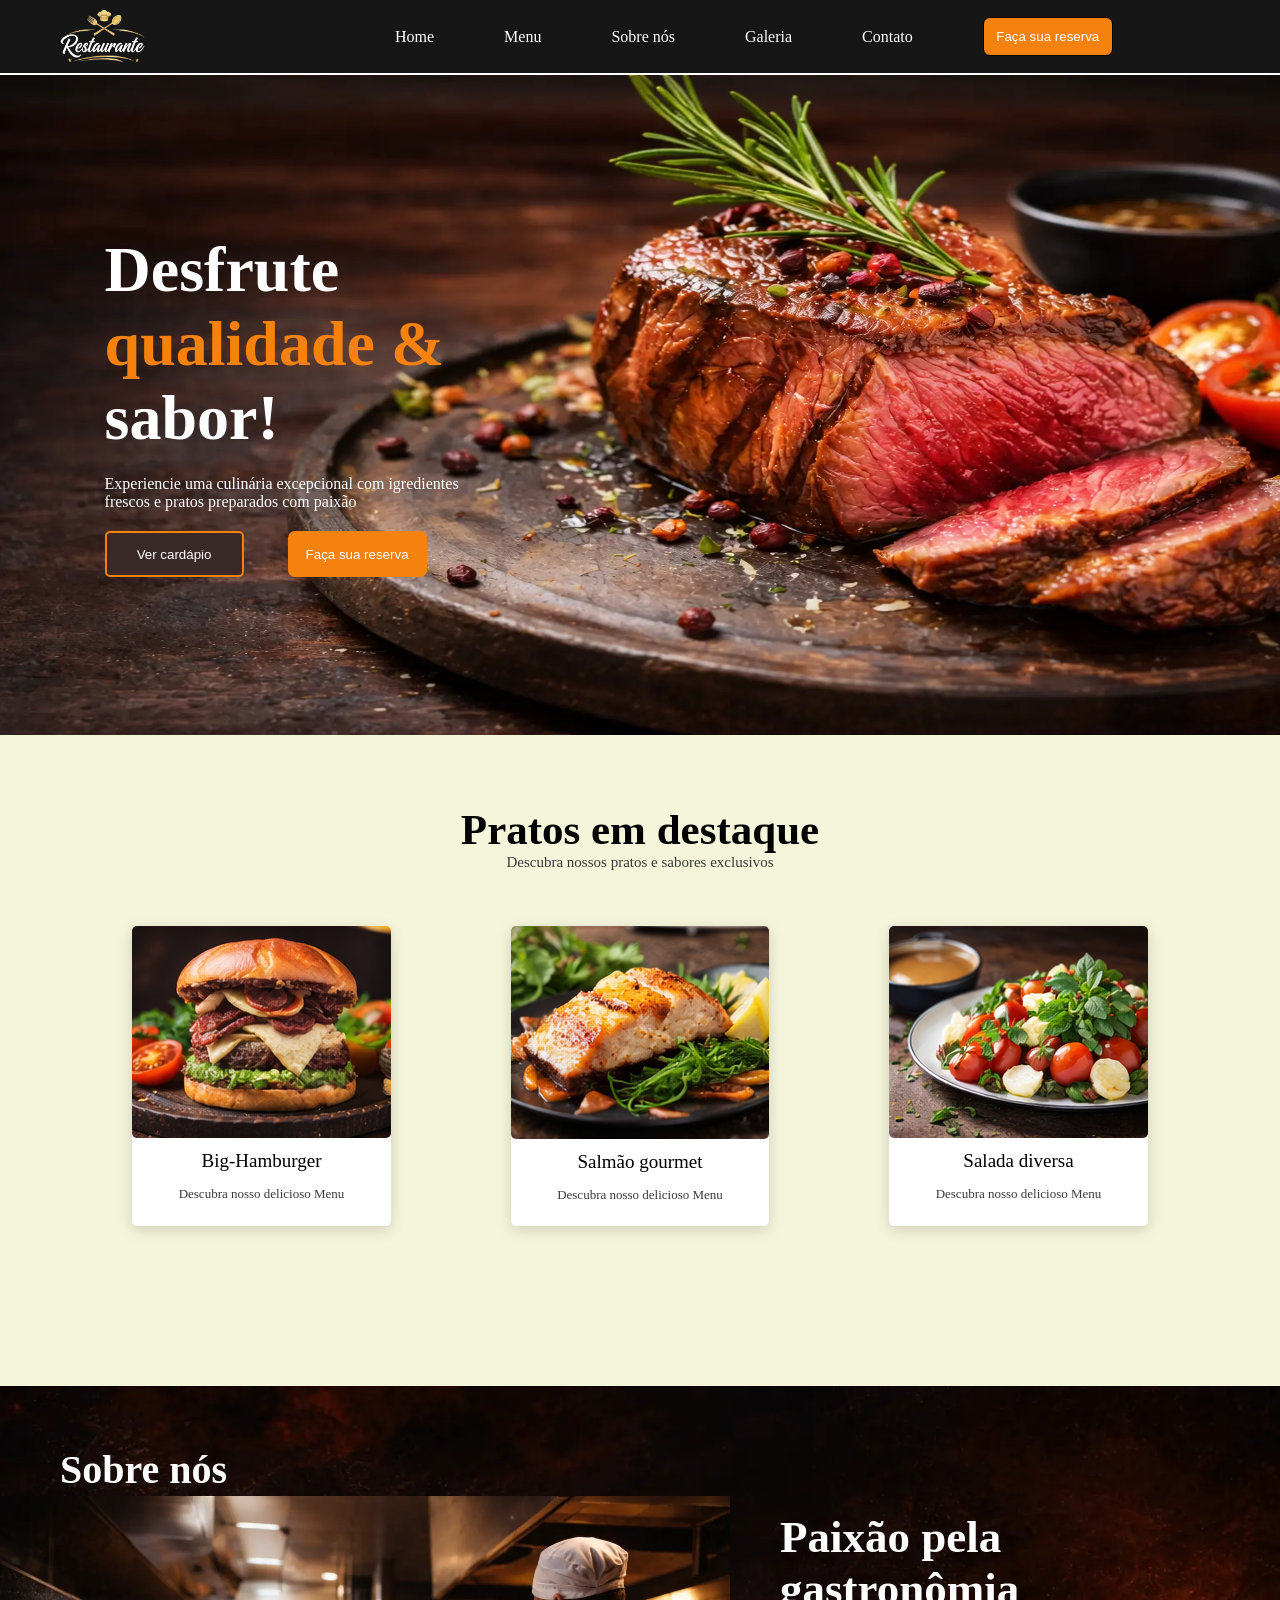
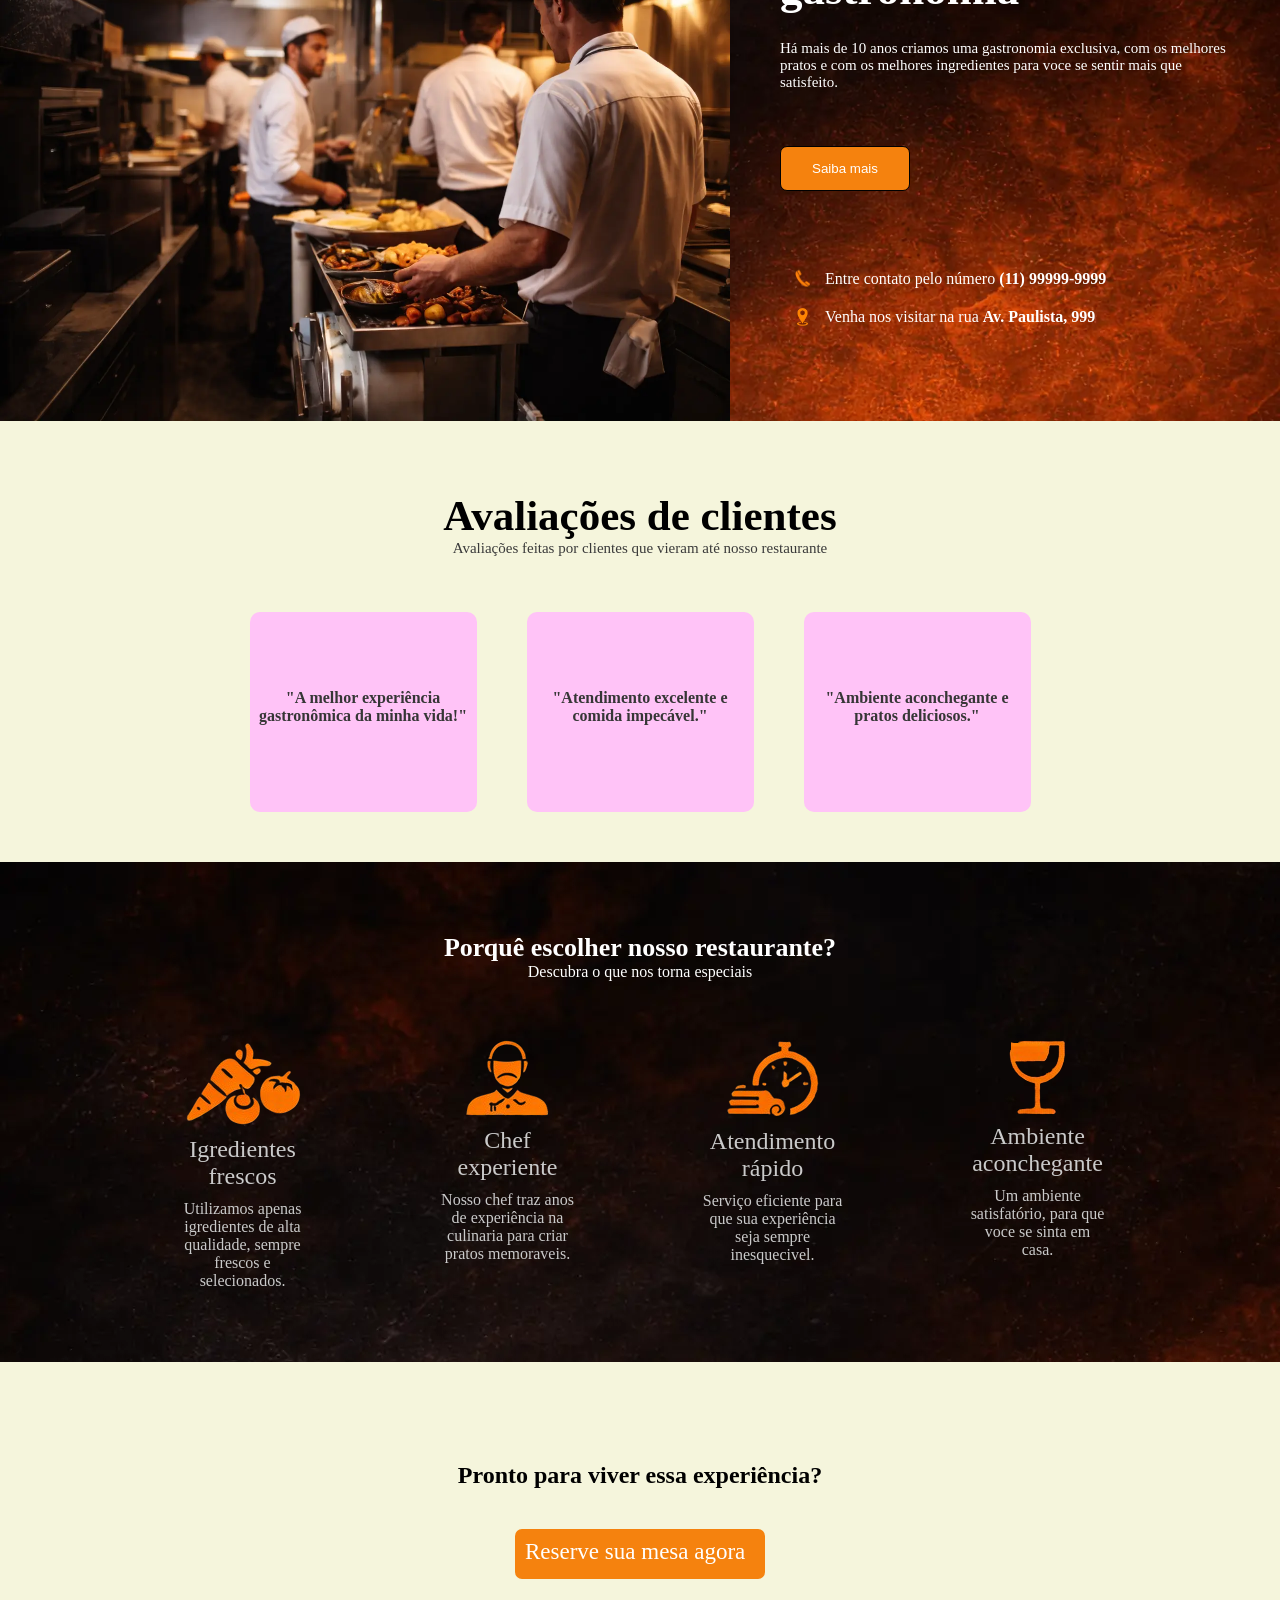
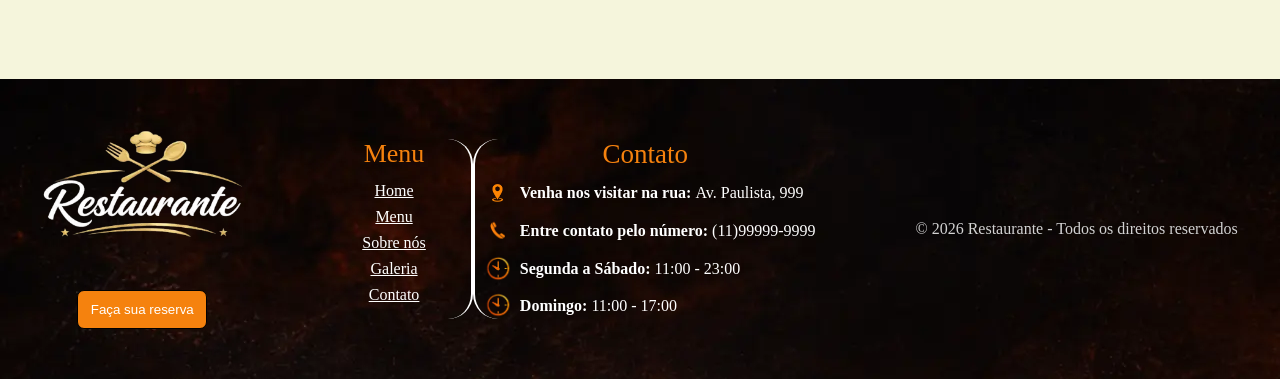
==== index.html @ 32c6c8ff "Restaurante-HOME" ====
<!DOCTYPE html>
<html lang="pt-br">

<head>
    <meta charset="UTF-8">
    <meta name="viewport" content="width=device-width, initial-scale=1.0">
    <link rel="stylesheet" href="style.css">
    <title>Restaurante</title>
</head>

<body>

    <header>
        <img alt="logo-restaurante" class="logo-restaurante" src="assets/logo-restaurante.png">
        <article class="espaco">
            <a class="link-menu">Home</a>
            <a class="link-menu" href="cardapio.html">Menu</a>
            <a class="link-menu">Sobre nós</a>
            <a class="link-menu">Galeria</a>
            <a class="link-menu">Contato</a>
            <button class="botao-menu" onclick="window.location.href='reserva.html'">Faça sua reserva</button>
        </article>
    </header>

    <main>
        <section class="banner">
            <img src="assets/banner.webp" alt="banner-do-restaurante">
            <article class="texto-banner">
                <h1 class="texto">Desfrute <br><span>qualidade &</span> <br>sabor!</h1>
                <p class="excepcional">Experiencie uma culinária excepcional com igredientes <br>frescos e pratos
                    preparados com paixão</p>
                <button class="ver-cardapio" onclick="window.location.href='cardapio.html'">Ver cardápio</button>
                <button class="botao-reserva" onclick="window.location.href='reserva.html'">Faça sua reserva</button>
            </article>
        </section>

        <section>
            <article class="descubra">
                <h2 class="destaques">Pratos em destaque</h2>
                <p class="destaques-p">Descubra nossos pratos e sabores exclusivos</p>
            </article>

            <article class="tres-pratos">
                <a href="cardapio.html">
                    <div class="prato">
                        <img class="img-prato" src="assets/prato-1.png" alt="prato1">
                        <p class="nome-prato">Big-Hamburger</p>
                        <p class="propaganda">Descubra nosso delicioso Menu</p>
                    </div>
                </a>
                <a href="cardapio.html">
                    <div class="prato">
                        <img class="img-prato" src="assets/prato-2.png" alt="prato1">
                        <p class="nome-prato">Salmão gourmet</p>
                        <p class="propaganda">Descubra nosso delicioso Menu</p>
                    </div>
                </a>
                <a href="cardapio.html">
                    <div class="prato">
                        <img class="img-prato" src="assets/prato-3.png" alt="prato1">
                        <p class="nome-prato">Salada diversa</p>
                        <p class="propaganda">Descubra nosso delicioso Menu</p>
                    </div>
                </a>
            </article>
        </section>

        <section class="sobre-container">
            <img class="fundo" alt="fundo" src="assets/fundo-home.webp">

            <h2 class="sobre-nos-hdois">Sobre nós</h2>

            <section class="sobre-nos-flex">
                <img class="cozinha" alt="imagem-de-cozinha-com-pessoas" src="assets/cozinha-fundo-home.webp">

                <article class="conteudo-textos-fundo">

                    <h2 class="paixao">Paixão pela <br>gastronômia</h2>

                    <p class="breve-historia">Há mais de 10 anos criamos uma gastronomia exclusiva, com os melhores
                        pratos e com os melhores ingredientes para voce se sentir mais que satisfeito.</p>

                    <button class="saiba-mais" onclick="window.location.href='sobre-nos.html'">Saiba mais</button>

                    <article class="local-contato">

                        <img alt="telefone-simbolo" src="assets/telefone-logo.webp" class="logos-fundo">

                        <p class="paragrafos">Entre contato pelo número <span style="font-weight: 900;">(11)
                                99999-9999</span></p>

                    </article>
                    <article class="local-contato">
                        <img alt="local-simbolo" src="assets/local-logo.png" class="logos-fundo">

                        <p class="paragrafos">Venha nos visitar na rua <span style="font-weight: 900;">Av. Paulista,
                                999</span></p>
                    </article>
                </article>
            </section>
        </section>

        <section>
            <article class="descubra">
                <h2 class="destaques">Avaliações de clientes</h2>
                <p class="destaques-p">Avaliações feitas por clientes que vieram até nosso restaurante</p>
            </article>
            <article>
                <ul id="lista-depoimentos"></ul>

                <script>
                    const lista = [
                        {
                            nome: "Ana",
                            frase: "A melhor experiência gastronômica da minha vida!"
                        },
                        {
                            nome: "Carlos",
                            frase: "Atendimento excelente e comida impecável."
                        },
                        {
                            nome: "Juliana",
                            frase: "Ambiente aconchegante e pratos deliciosos."
                        }
                    ];

                    function adicionarTudo() {
                        const ul = document.getElementById("lista-depoimentos");

                        lista.forEach(item => {
                            const li = document.createElement("div");

                            li.innerHTML = `
          <div class="informacoes">
            <p class="frase">"${item.frase}"</p>
          </div>
        `;

                            ul.appendChild(li);
                        });
                    }

                    // Executa automaticamente quando a página carregar
                    document.addEventListener("DOMContentLoaded", function () {
                        adicionarTudo();
                    });
                </script>
            </article>
        </section>

        <section class="porque-esse-restaurante">
            <article class="descubra">
                <h1 class="h1-porque-escolher">Porquê escolher nosso restaurante?</h1>
                <p class="p-porque-escolher">Descubra o que nos torna especiais</p>
            </article>
            <article class="quatro-logos">
                <div class="caixa">
                    <img alt="logo-igredientes-frescos" src="assets/logo-igredientes.png" class="logos-motivos-de-escolher">
                    <h2 class="h2-titulo">Igredientes frescos</h2>
                    <p class="explicacao">Utilizamos apenas igredientes de alta qualidade, sempre frescos e selecionados.</p>
                </div>
                <div class="caixa">
                    <img alt="logo-igredientes-frescos" src="assets/logo-chef.png" class="logos-motivos-de-escolher">
                    <h2 class="h2-titulo">Chef experiente</h2>
                    <p class="explicacao">Nosso chef traz anos de experiência na culinaria para criar pratos memoraveis.</p>
                </div>
                <div class="caixa">
                    <img alt="logo-igredientes-frescos" src="assets/logo-atendimento.png" class="logos-motivos-de-escolher">
                    <h2 class="h2-titulo">Atendimento rápido</h2>
                    <p class="explicacao">Serviço eficiente para que sua experiência seja sempre inesquecivel.</p>
                </div>
                <div class="caixa">
                    <img alt="logo-igredientes-frescos" src="assets/logo-ambiente.png" class="logos-motivos-de-escolher">
                    <h2 class="h2-titulo">Ambiente aconchegante</h2>
                    <p class="explicacao">Um ambiente satisfatório, para que voce se sinta em casa.</p>
                </div>
            </article>
        </section>

        <article class="descubra-2">
            <h1 class="destaques-2">Pronto para viver essa experiência?</h1>
            <a class="botao-reserva-2" href="reserva.html">Reserve sua mesa agora</a>
        </article>
    </main>

    <footer>
        <div class="faca-sua-reserva">
            <img alt="logo-restaurante" src="assets/logo-restaurante.png" style="width: 200px">
            <button class="botao-menu" onclick="window.location.href='reserva.html'">Faça sua reserva</button>
        </div>
        <section style="display: flex;">
            <article class="menus-footer">
                <p class="menu-footer">Menu</p>
                <a href="index.html" class="footer-links">Home</a>
                <a href="cardapio.html" class="footer-links">Menu</a>
                <a href="sobre-nos.html" class="footer-links">Sobre nós</a>
                <a href="galeria.html" class="footer-links">Galeria</a>
                <a href="contato.html" class="footer-links">Contato</a>
            </article>

            <article class="footer-direita">
                <p class="contato-footer">Contato</p>
                <div class="local-contato">
                    <img alt="local-logo" src="assets/local-logo.png" class="logos-fundo">
                    <p class="paragrafos"><span style="font-weight: 900;">Venha nos visitar na rua: </span>Av. Paulista,
                        999</p>
                </div>

                <div class="local-contato">
                    <img alt="local-logo" src="assets/telefone-logo.webp" class="logos-fundo">
                    <p class="paragrafos"><span style="font-weight: 900;">Entre contato pelo número:
                        </span>(11)99999-9999</p>
                </div>

                <div class="local-contato">
                    <img alt="local-logo" src="assets/logo-horario.png" class="logos-fundo-2">
                    <p class="paragrafos"><span style="font-weight: 900;">Segunda a Sábado:
                        </span>11:00 - 23:00</p>
                </div>

                <div class="local-contato">
                    <img alt="local-logo" src="assets/logo-horario.png" class="logos-fundo-2">
                    <p class="paragrafos"><span style="font-weight: 900;">Domingo:
                        </span>11:00 - 17:00</p>
                </div>
            </article>
        </section>
        <p style="color: rgb(210, 210, 210); margin-left: 100px;">© 2026 Restaurante - Todos os direitos reservados</p>
    </footer>
    <script src="script.js"></script>
</body>

</html>
---- style.css ----
* {
    margin: 0px;
    padding: 0px;
    box-sizing: border-box;
}

body {
    background-color: beige;
}

a {
    text-decoration: none;
    color: black;
}

header {
    display: flex;
    background-color: rgb(22, 22, 22);
    height: 75px;
    width: 100%;
    align-items: center;
    border-bottom: solid 2px #ffffff;
    padding-left: 60px;
    padding-right: 60px;
    gap: 250px;
    position: fixed;
    top: 0;
    left: 0;
    z-index: 1000;
}

main{
    margin-top: 75px;
}


.logo-restaurante {
    width: 85px;
    height: 55px;
}

.espaco {
    display: flex;
    gap: 70px;
    align-items: center;
}

.link-menu {
    color: white;
    cursor: pointer;
    text-decoration: none;
    transition: 0.5s;
}

.link-menu:hover {
    color: #F5820E;
}

.botao-menu {
    cursor: pointer;
    height: 39px;
    width: 130px;
    color: white;
    border-radius: 7px;
    background: #F5820E;
    border: solid 1px black;
    transition: 0.5s;
}

.botao-menu:hover {
    color: #F5820E;
    background: white;
    translate: 0px -2px;
}

/*Acima header*/

.banner {
    position: relative;
}

.texto-banner {
    position: absolute;
    top: 50%;
    left: 22%;
    transform: translate(-50%, -50%);
}

.banner img {
    width: 100%;
    height: 660px;
    display: block;
}

.texto {
    color: white;
    font-size: 64px;
}

.texto span {
    color: #F5820E;
}

.excepcional {
    margin-top: 20px;
    margin-bottom: 20px;
    color: white;
}

.botao-reserva {
    cursor: pointer;
    height: 46px;
    width: 139px;
    color: white;
    border-radius: 7px;
    background: #F5820E;
    transition: 0.5s;
    border: none;
}

.botao-reserva:hover {
    color: #F5820E;
    background: white;
    translate: 0px -2px;
}

.ver-cardapio {
    width: 139px;
    border: 2px solid #F5820E;
    border-radius: 5px;
    height: 46px;
    color: white;
    background-color: #3A2A27;
    margin-right: 40px;
    cursor: pointer;
    transition: 0.5s;
}

.ver-cardapio:hover {
    color: #F5820E;
    background: white;
    translate: 0px -2px;
}

/*acima banner*/

.descubra {
    width: 100%;
    display: flex;
    flex-direction: column;
    text-align: center;
    margin-top: 70px;
    margin-bottom: 55px;
}

.destaques {
    font-size: 43px;
}

.destaques-p {
    font-size: 15px;
    color: rgb(58, 58, 58);
}

.prato {
    background-color: white;
    border-radius: 5px;
    height: 300px;
    text-align: center;
    background: #ffffff;
    box-shadow: 0px 4px 15px rgba(0, 0, 0, 0.15);
    transition: 0.3s ease;

}

.tres-pratos {
    display: flex;
    width: 100%;
    justify-content: center;
    gap: 120px;
    margin-bottom: 160px;
}

.img-prato {
    border-radius: 5px;
}

.nome-prato {
    font-size: 19px;
    margin-top: 8px;
    margin-bottom: 14px;
}

.propaganda {
    font-size: 13px;
    color: rgb(58, 58, 58);
}

/*acima exibição de cardapio*/

.sobre-container {
    position: relative;
    width: 100%;
}

.fundo {
    width: 100%;
    height: 635px;
    object-fit: cover;
    display: block;
}

.sobre-nos-hdois {
    position: absolute;
    top: 0;
    left: 0;
    width: 100%;
    height: 100%;
    padding: 60px;
    color: white;
    font-size: 40px;
}

.sobre-nos-flex {
    position: absolute;
    top: 0;
    left: 0;
    width: 100%;
    height: 100%;
    padding: 60px;
    color: white;
    display: flex;
    padding-right: 90px;
    padding-left: 0px;
    padding-bottom: 0px;
    padding-top: 110px;
}

.cozinha {
    width: 730px;
    height: 525px;
}

.conteudo-textos-fundo {
    margin-left: 50px;
    margin-right: 50px;
    width: 100%;
    height: 100%;
    display: flex;
    flex-direction: column;
}

.logos-fundo {
    width: 45px;
    height: 30px;
}

.local-contato {
    display: flex;
    margin-top: 8px;

}

.paragrafos {
    padding-top: 6px;
}

.paixao {
    font-size: 45px;
    margin-top: 15px;
}

.breve-historia {
    width: 450px;
    margin-top: 25px;
    font-size: 15px;
}

.saiba-mais {
    cursor: pointer;
    height: 45px;
    width: 130px;
    color: white;
    border-radius: 7px;
    background: #F5820E;
    border: solid 1px black;
    transition: 0.5s;
    margin-top: 55px;
    margin-bottom: 65px;
}

.saiba-mais:hover {
    color: #F5820E;
    background: white;
    translate: 0px -2px;
}

/*pra cima sobre nós*/

#lista-depoimentos {
    display: flex;
    gap: 50px;
    justify-content: center;
    text-align: center;
}

.informacoes {
    width: 227px;
    padding: 2px;
    background-color: rgb(255 195 247);
    border-radius: 10px;
    height: 200px;
    margin-bottom: 50px;
}

.frase {
    margin-top: 70px;
    padding: 5px;
    font-weight: bold;
    color: #363636;
}

/*pra cima depoimentos*/





/*pra cima qualidades*/

.descubra-2 {
    width: 100%;
    text-align: center;
    display: flex;
    flex-direction: column;
    align-items: center;
    gap: 40px;
    margin-top: 100px;

}

.botao-reserva-2 {
    cursor: pointer;
    display: flex;
    height: 50px;
    width: 250px;
    color: white;
    border-radius: 7px;
    background: #F5820E;
    transition: 0.5s;
    border: none;
    margin-bottom: 100px;
    font-size: 23px;
    padding: 10px;
    text-align: center;
}

.botao-reserva-2:hover {
    color: #F5820E;
    background: white;
    translate: 0px -2px;
}

/*pra cima chamando clientes*/

.fundo-footer {
    width: 100%;
    height: 450px;
    position: relative;
}

footer {
    background-image: url(assets/fundo-home.webp);
    width: 100%;
    height: 300px;
    display: flex;
    text-align: center;
    justify-content: center;
    align-items: center;
}

.menu-footer {
    font-size: 26px;
    color: #F5820E;
    margin-bottom: 5px;
}

.contato-footer {
    font-size: 27px;
    color: #F5820E;
}

.footer-links {
    color: white;
    text-decoration: underline;
    transition: 0.5s;
}

.footer-links:hover {
    color: #F5820E;
}

.quatro-logos {
    width: 100%;
    display: flex;
    gap: 125px;
    justify-content: center;
}

.caixa {
    width: 140px;
    color: rgb(202, 202, 202);
    text-align: center;
}

.porque-esse-restaurante {
    background-image: url(assets/fundo-home.webp);
    height: 500px;
    width: 100%;
    padding: 1px;
}

.h1-porque-escolher {
    width: 100%;
    text-align: center;
    font-size: 26px;
    color: white;
}

.logos-fundo-2{
    width: 30px;
    margin-left: 8px;
    margin-right: 7px;
}

.p-porque-escolher {
    width: 100%;
    text-align: center;
    color: white;
}

.faca-sua-reserva {
    display: flex;
    flex-direction: column;
    gap: 50px;
    align-items: center;
    margin-right: 120px;
}

.menus-footer {
    color: white;
    border-right: 2px solid white;
    border-radius: 25px;
    display: flex;
    flex-direction: column;
    padding-right: 45px;
    gap: 8px;
}

.footer-direita {
    color: white;
    border-left: 2px solid white;
    border-radius: 25px;
}

.h2-titulo{
    font-weight: 300;
}

.explicacao{
    font-weight: 300;
    margin-top: 10px;
}
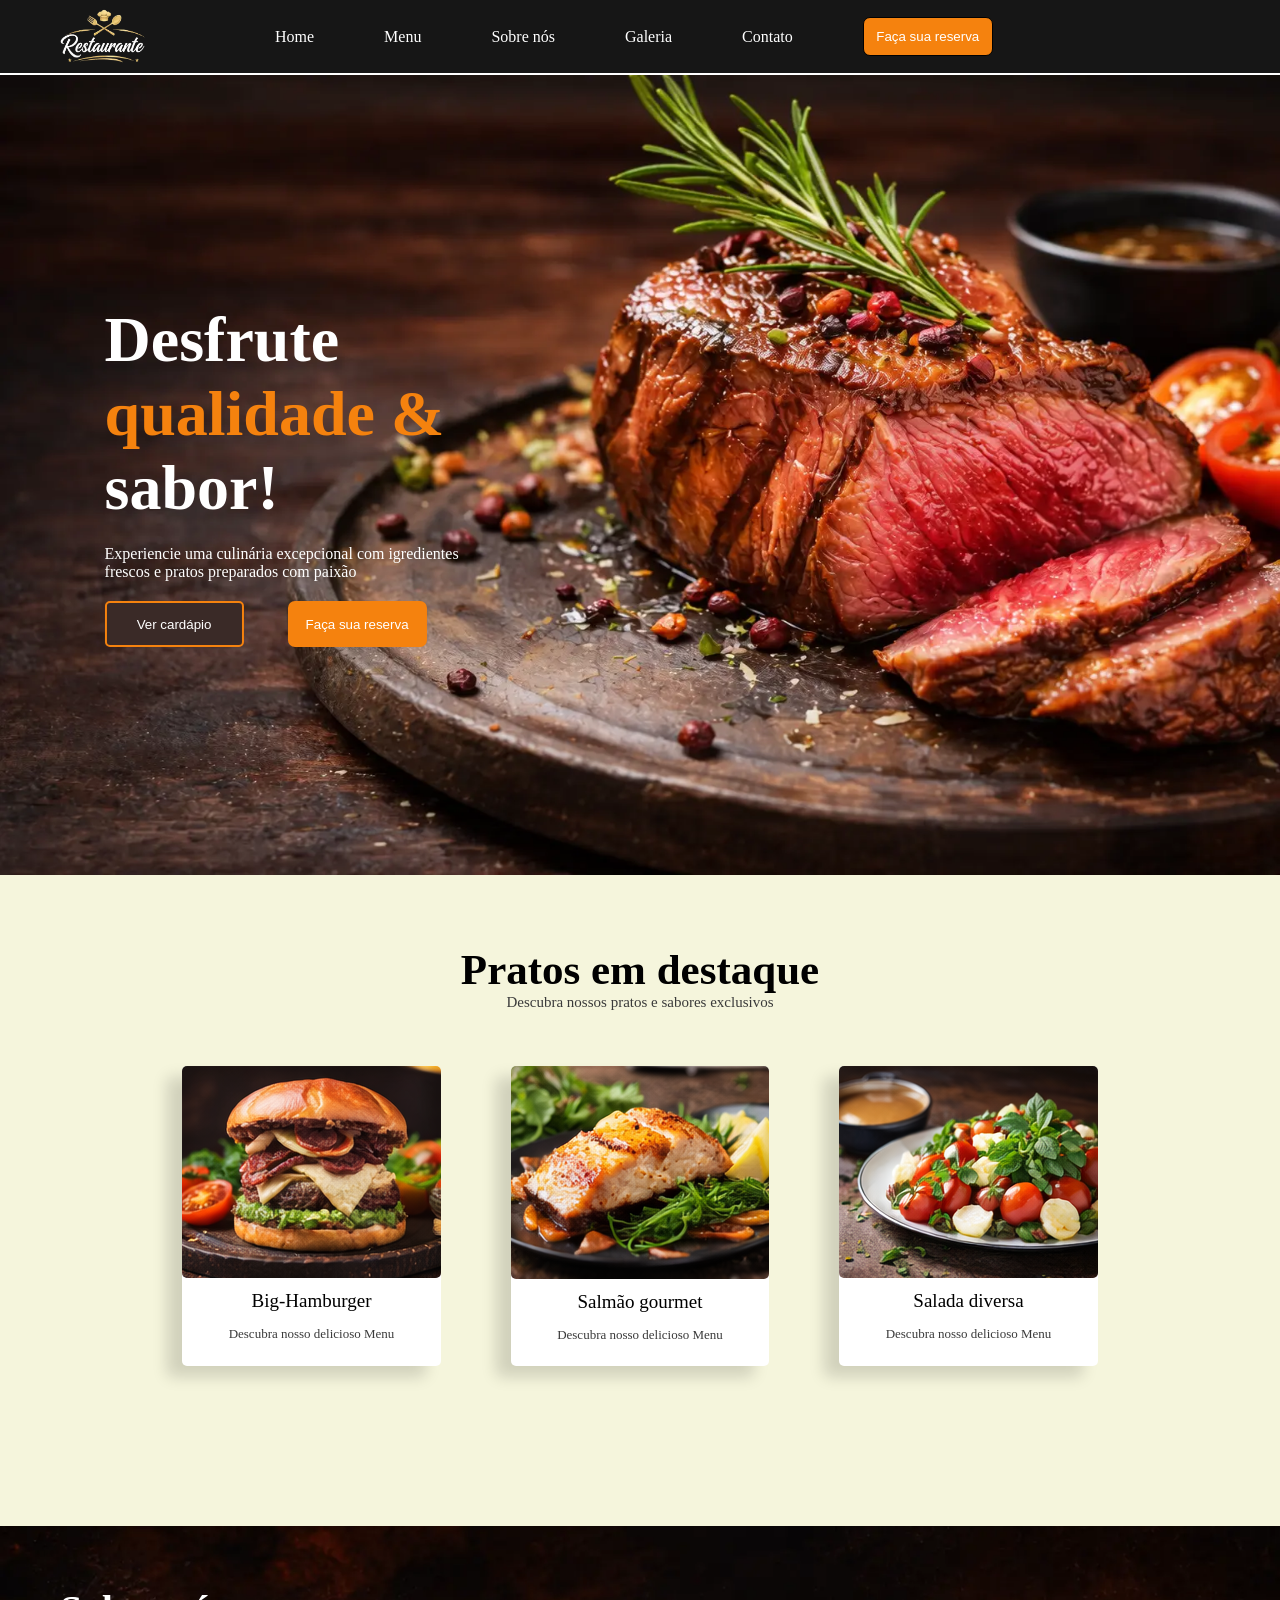
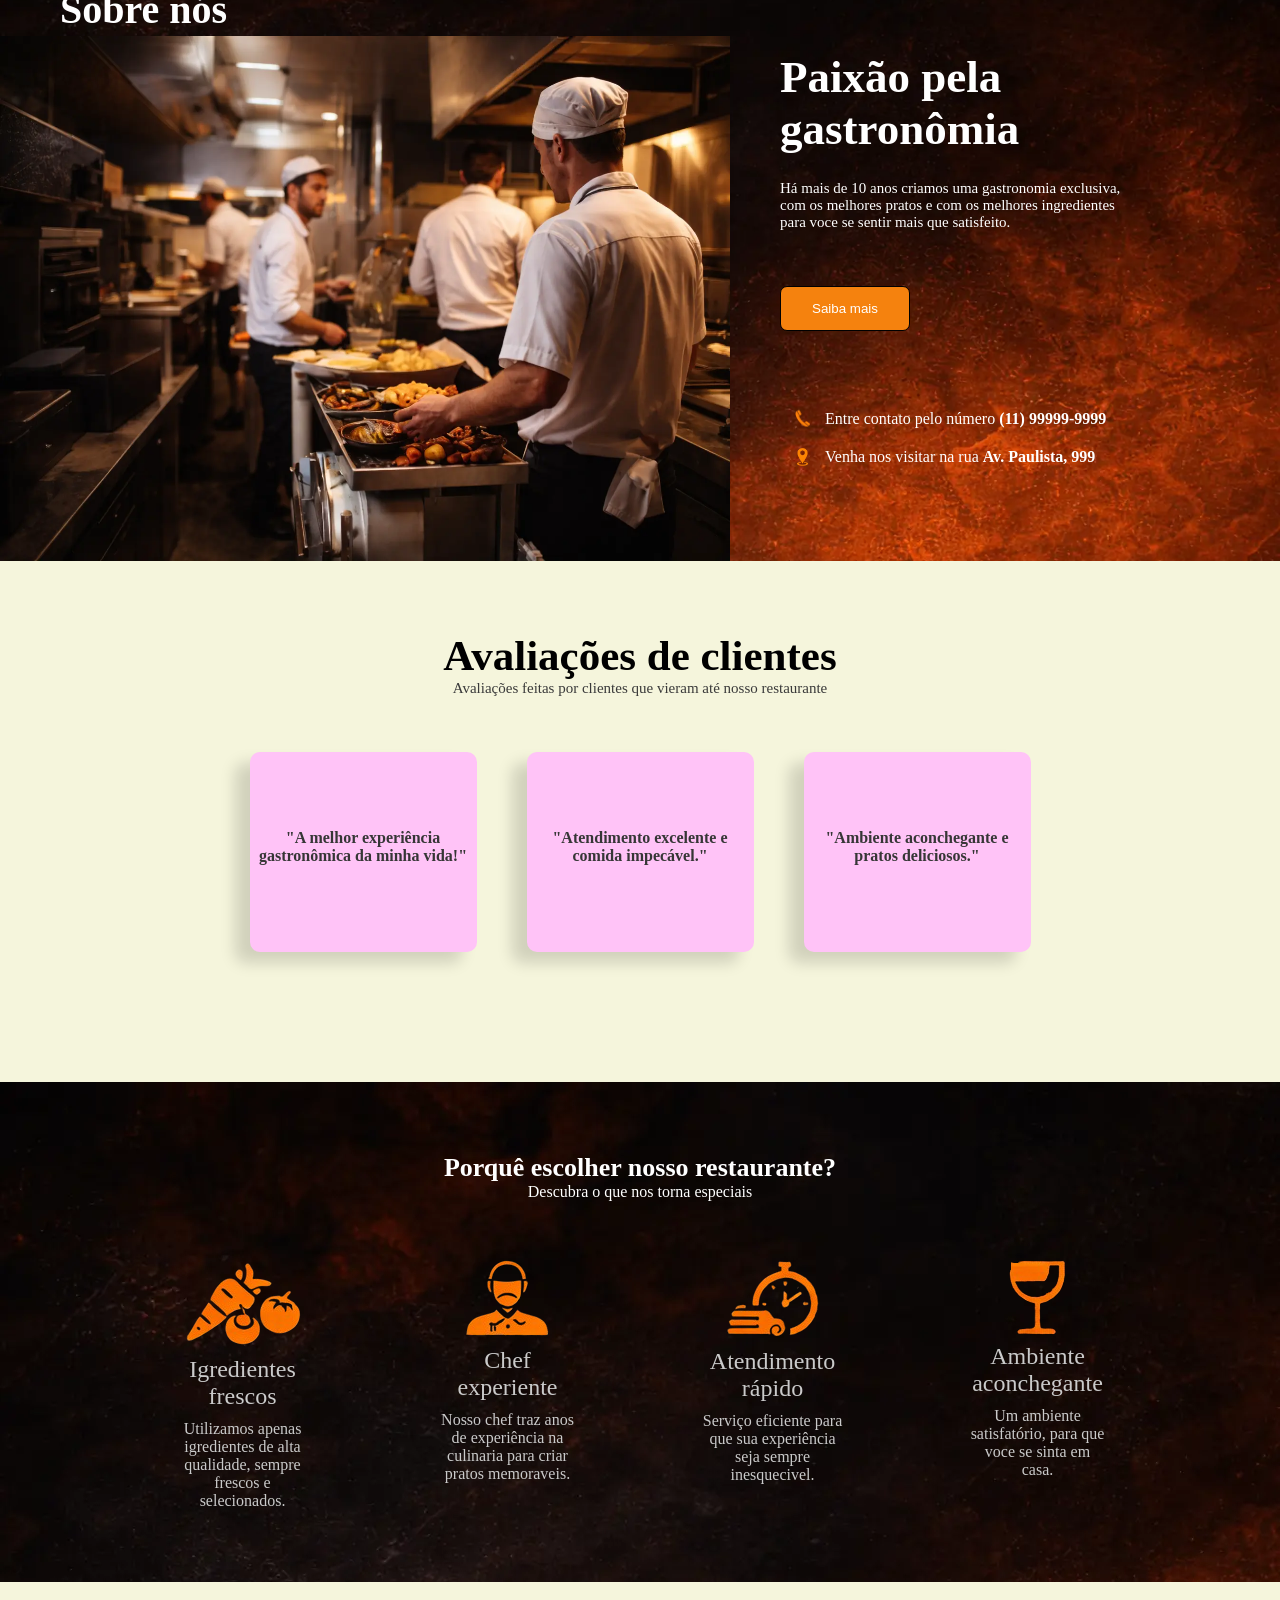
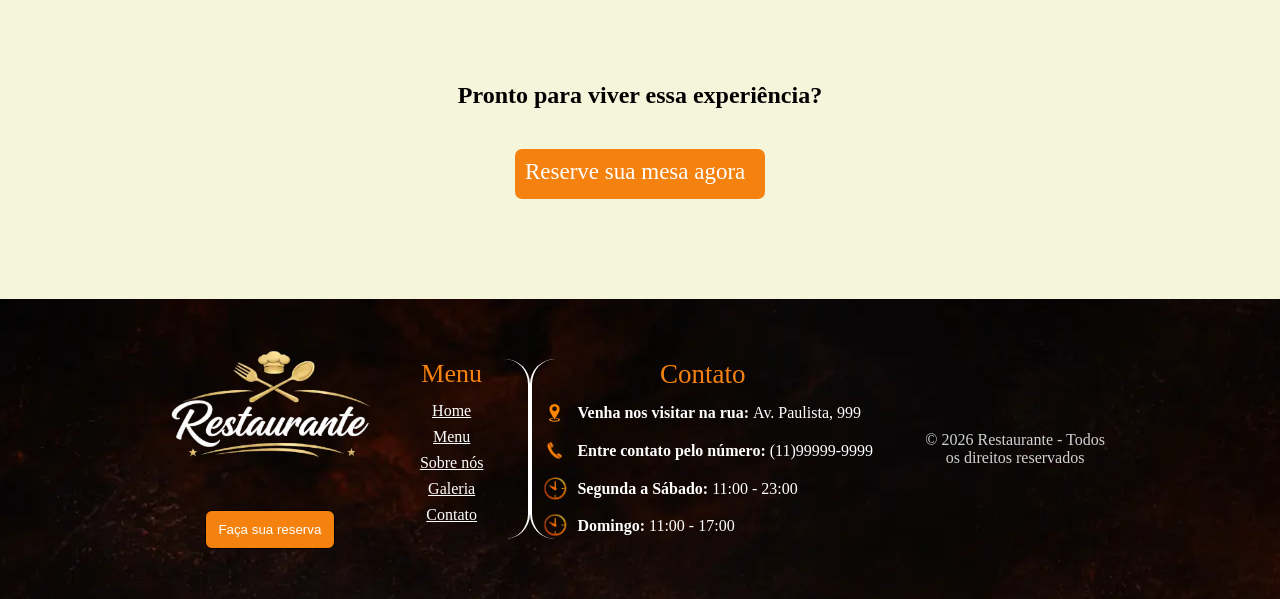
==== commit 89ae15f5: "HOME Responsivo" ====
--- a/index.html
+++ b/index.html
@@ -12,6 +12,7 @@
 
     <header>
         <img alt="logo-restaurante" class="logo-restaurante" src="assets/logo-restaurante.png">
+        <div class="menu-toggle">☰</div>
         <article class="espaco">
             <a class="link-menu">Home</a>
             <a class="link-menu" href="cardapio.html">Menu</a>
@@ -75,7 +76,7 @@
 
                 <article class="conteudo-textos-fundo">
 
-                    <h2 class="paixao">Paixão pela <br>gastronômia</h2>
+                    <h2 class="paixao">Paixão pela <br class="quebra-paixao">gastronômia</h2>
 
                     <p class="breve-historia">Há mais de 10 anos criamos uma gastronomia exclusiva, com os melhores
                         pratos e com os melhores ingredientes para voce se sentir mais que satisfeito.</p>
@@ -155,22 +156,27 @@
             </article>
             <article class="quatro-logos">
                 <div class="caixa">
-                    <img alt="logo-igredientes-frescos" src="assets/logo-igredientes.png" class="logos-motivos-de-escolher">
+                    <img alt="logo-igredientes-frescos" src="assets/logo-igredientes.png"
+                        class="logos-motivos-de-escolher">
                     <h2 class="h2-titulo">Igredientes frescos</h2>
-                    <p class="explicacao">Utilizamos apenas igredientes de alta qualidade, sempre frescos e selecionados.</p>
+                    <p class="explicacao">Utilizamos apenas igredientes de alta qualidade, sempre frescos e
+                        selecionados.</p>
                 </div>
                 <div class="caixa">
                     <img alt="logo-igredientes-frescos" src="assets/logo-chef.png" class="logos-motivos-de-escolher">
                     <h2 class="h2-titulo">Chef experiente</h2>
-                    <p class="explicacao">Nosso chef traz anos de experiência na culinaria para criar pratos memoraveis.</p>
-                </div>
-                <div class="caixa">
-                    <img alt="logo-igredientes-frescos" src="assets/logo-atendimento.png" class="logos-motivos-de-escolher">
+                    <p class="explicacao">Nosso chef traz anos de experiência na culinaria para criar pratos memoraveis.
+                    </p>
+                </div>
+                <div class="caixa">
+                    <img alt="logo-igredientes-frescos" src="assets/logo-atendimento.png"
+                        class="logos-motivos-de-escolher">
                     <h2 class="h2-titulo">Atendimento rápido</h2>
                     <p class="explicacao">Serviço eficiente para que sua experiência seja sempre inesquecivel.</p>
                 </div>
                 <div class="caixa">
-                    <img alt="logo-igredientes-frescos" src="assets/logo-ambiente.png" class="logos-motivos-de-escolher">
+                    <img alt="logo-igredientes-frescos" src="assets/logo-ambiente.png"
+                        class="logos-motivos-de-escolher">
                     <h2 class="h2-titulo">Ambiente aconchegante</h2>
                     <p class="explicacao">Um ambiente satisfatório, para que voce se sinta em casa.</p>
                 </div>
@@ -188,7 +194,7 @@
             <img alt="logo-restaurante" src="assets/logo-restaurante.png" style="width: 200px">
             <button class="botao-menu" onclick="window.location.href='reserva.html'">Faça sua reserva</button>
         </div>
-        <section style="display: flex;">
+        <section class="two-footer">
             <article class="menus-footer">
                 <p class="menu-footer">Menu</p>
                 <a href="index.html" class="footer-links">Home</a>
@@ -225,8 +231,9 @@
                 </div>
             </article>
         </section>
-        <p style="color: rgb(210, 210, 210); margin-left: 100px;">© 2026 Restaurante - Todos os direitos reservados</p>
+        <p class="direitos">© 2026 Restaurante - Todos os direitos reservados</p>
     </footer>
+
     <script src="script.js"></script>
 </body>
 
--- a/style.css
+++ b/style.css
@@ -13,461 +13,6024 @@
     color: black;
 }
 
-header {
+.menu-toggle {
+    display: none;
+}
+
+.destaques-h2 {
+    font-size: auto;
+}
+
+.two-footer {
     display: flex;
-    background-color: rgb(22, 22, 22);
-    height: 75px;
-    width: 100%;
-    align-items: center;
-    border-bottom: solid 2px #ffffff;
-    padding-left: 60px;
-    padding-right: 60px;
-    gap: 250px;
-    position: fixed;
-    top: 0;
-    left: 0;
-    z-index: 1000;
 }
 
-main{
-    margin-top: 75px;
+@media (max-width: 1536px) {
+
+    header {
+        display: flex;
+        background-color: rgb(22, 22, 22);
+        height: 75px;
+        width: 100%;
+        align-items: center;
+        border-bottom: solid 2px #ffffff;
+        padding-left: 60px;
+        padding-right: 60px;
+        gap: 250px;
+        position: fixed;
+        top: 0;
+        left: 0;
+        z-index: 1000;
+    }
+
+    main {
+        margin-top: 75px;
+    }
+
+
+    .logo-restaurante {
+        width: 85px;
+        height: 55px;
+    }
+
+    .espaco {
+        display: flex;
+        gap: 70px;
+        align-items: center;
+    }
+
+    .link-menu {
+        color: white;
+        cursor: pointer;
+        text-decoration: none;
+        transition: 0.5s;
+    }
+
+    .link-menu:hover {
+        color: #F5820E;
+    }
+
+    .botao-menu {
+        cursor: pointer;
+        height: 39px;
+        width: 130px;
+        color: white;
+        border-radius: 7px;
+        background: #F5820E;
+        border: solid 1px black;
+        transition: 0.5s;
+    }
+
+    .botao-menu:hover {
+        color: #F5820E;
+        background: white;
+        translate: 0px -2px;
+    }
+
+    /*Acima header*/
+
+    .banner {
+        position: relative;
+    }
+
+    .texto-banner {
+        position: absolute;
+        top: 50%;
+        left: 22%;
+        transform: translate(-50%, -50%);
+    }
+
+    .banner img {
+        width: 100%;
+        height: 660px;
+        display: block;
+    }
+
+    .texto {
+        color: white;
+        font-size: 64px;
+    }
+
+    .texto span {
+        color: #F5820E;
+    }
+
+    .excepcional {
+        margin-top: 20px;
+        margin-bottom: 20px;
+        color: white;
+    }
+
+    .botao-reserva {
+        cursor: pointer;
+        height: 46px;
+        width: 139px;
+        color: white;
+        border-radius: 7px;
+        background: #F5820E;
+        transition: 0.5s;
+        border: none;
+    }
+
+    .botao-reserva:hover {
+        color: #F5820E;
+        background: white;
+        translate: 0px -2px;
+    }
+
+    .ver-cardapio {
+        width: 139px;
+        border: 2px solid #F5820E;
+        border-radius: 5px;
+        height: 46px;
+        color: white;
+        background-color: #3A2A27;
+        margin-right: 40px;
+        cursor: pointer;
+        transition: 0.5s;
+    }
+
+    .ver-cardapio:hover {
+        color: #F5820E;
+        background: white;
+        translate: 0px -2px;
+    }
+
+    /*acima banner*/
+
+    .descubra {
+        width: 100%;
+        display: flex;
+        flex-direction: column;
+        text-align: center;
+        margin-top: 70px;
+        margin-bottom: 55px;
+    }
+
+    .destaques {
+        font-size: 43px;
+    }
+
+    .destaques-p {
+        font-size: 15px;
+        color: rgb(58, 58, 58);
+    }
+
+    .prato {
+        background-color: white;
+        border-radius: 5px;
+        height: 300px;
+        text-align: center;
+        background: #ffffff;
+        box-shadow: -15px 11px 15px rgba(0, 0, 0, 0.15);
+        transition: 0.3s ease;
+
+    }
+
+    .tres-pratos {
+        display: flex;
+        width: 100%;
+        justify-content: center;
+        gap: 120px;
+        margin-bottom: 160px;
+    }
+
+    .img-prato {
+        border-radius: 5px;
+    }
+
+    .nome-prato {
+        font-size: 19px;
+        margin-top: 8px;
+        margin-bottom: 14px;
+    }
+
+    .propaganda {
+        font-size: 13px;
+        color: rgb(58, 58, 58);
+    }
+
+    /*acima exibição de cardapio*/
+
+    .sobre-container {
+        position: relative;
+        width: 100%;
+    }
+
+    .fundo {
+        width: 100%;
+        height: 635px;
+        object-fit: cover;
+        display: block;
+    }
+
+    .sobre-nos-hdois {
+        position: absolute;
+        top: 0;
+        left: 0;
+        width: 100%;
+        height: 100%;
+        padding: 60px;
+        color: white;
+        font-size: 40px;
+    }
+
+    .sobre-nos-flex {
+        position: absolute;
+        top: 0;
+        left: 0;
+        width: 100%;
+        height: 100%;
+        padding: 60px;
+        color: white;
+        display: flex;
+        padding-right: 90px;
+        padding-left: 0px;
+        padding-bottom: 0px;
+        padding-top: 110px;
+    }
+
+    .cozinha {
+        width: 730px;
+        height: 525px;
+    }
+
+    .conteudo-textos-fundo {
+        margin-left: 50px;
+        margin-right: 50px;
+        width: 100%;
+        height: 100%;
+        display: flex;
+        flex-direction: column;
+    }
+
+    .logos-fundo {
+        width: 45px;
+        height: 30px;
+    }
+
+    .local-contato {
+        display: flex;
+        margin-top: 8px;
+
+    }
+
+    .paragrafos {
+        padding-top: 6px;
+    }
+
+    .paixao {
+        font-size: 45px;
+        margin-top: 15px;
+    }
+
+    .breve-historia {
+        width: 450px;
+        margin-top: 25px;
+        font-size: 15px;
+    }
+
+    .saiba-mais {
+        cursor: pointer;
+        height: 45px;
+        width: 130px;
+        color: white;
+        border-radius: 7px;
+        background: #F5820E;
+        border: solid 1px black;
+        transition: 0.5s;
+        margin-top: 55px;
+        margin-bottom: 65px;
+    }
+
+    .saiba-mais:hover {
+        color: #F5820E;
+        background: white;
+        translate: 0px -2px;
+    }
+
+    /*pra cima sobre nós*/
+
+    #lista-depoimentos {
+        display: flex;
+        gap: 50px;
+        justify-content: center;
+        text-align: center;
+        margin-bottom: 80px;
+    }
+
+    .informacoes {
+        width: 227px;
+        padding: 2px;
+        background-color: rgb(255 195 247);
+        border-radius: 10px;
+        height: 200px;
+        margin-bottom: 50px;
+        box-shadow: -15px 11px 15px rgba(0, 0, 0, 0.15);
+    }
+
+    .frase {
+        margin-top: 70px;
+        padding: 5px;
+        font-weight: bold;
+        color: #363636;
+    }
+
+    /*pra cima depoimentos*/
+
+
+
+
+
+    /*pra cima qualidades*/
+
+    .descubra-2 {
+        width: 100%;
+        text-align: center;
+        display: flex;
+        flex-direction: column;
+        align-items: center;
+        gap: 40px;
+        margin-top: 100px;
+
+    }
+
+    .botao-reserva-2 {
+        cursor: pointer;
+        display: flex;
+        height: 50px;
+        width: 250px;
+        color: white;
+        border-radius: 7px;
+        background: #F5820E;
+        transition: 0.5s;
+        border: none;
+        margin-bottom: 100px;
+        font-size: 23px;
+        padding: 10px;
+        text-align: center;
+    }
+
+    .botao-reserva-2:hover {
+        color: #F5820E;
+        background: white;
+        translate: 0px -2px;
+    }
+
+    /*pra cima chamando clientes*/
+
+    .fundo-footer {
+        width: 100%;
+        height: 450px;
+        position: relative;
+    }
+
+    footer {
+        background-image: url(assets/fundo-home.webp);
+        width: 100%;
+        height: 300px;
+        display: flex;
+        text-align: center;
+        justify-content: center;
+        align-items: center;
+    }
+
+    .menu-footer {
+        font-size: 26px;
+        color: #F5820E;
+        margin-bottom: 5px;
+    }
+
+    .contato-footer {
+        font-size: 27px;
+        color: #F5820E;
+    }
+
+    .footer-links {
+        color: white;
+        text-decoration: underline;
+        transition: 0.5s;
+    }
+
+    .footer-links:hover {
+        color: #F5820E;
+    }
+
+    .quatro-logos {
+        width: 100%;
+        display: flex;
+        gap: 125px;
+        justify-content: center;
+    }
+
+    .caixa {
+        width: 140px;
+        color: rgb(202, 202, 202);
+        text-align: center;
+    }
+
+    .porque-esse-restaurante {
+        background-image: url(assets/fundo-home.webp);
+        height: 500px;
+        width: 100%;
+        padding: 1px;
+    }
+
+    .h1-porque-escolher {
+        width: 100%;
+        text-align: center;
+        font-size: 45px;
+        color: white;
+    }
+
+    .logos-fundo-2 {
+        width: 30px;
+        margin-left: 8px;
+        margin-right: 7px;
+    }
+
+    .p-porque-escolher {
+        width: 100%;
+        text-align: center;
+        color: white;
+    }
+
+    .faca-sua-reserva {
+        display: flex;
+        flex-direction: column;
+        gap: 50px;
+        align-items: center;
+        margin-right: 120px;
+    }
+
+    .menus-footer {
+        color: white;
+        border-right: 2px solid white;
+        border-radius: 25px;
+        display: flex;
+        flex-direction: column;
+        padding-right: 45px;
+        gap: 8px;
+    }
+
+    .footer-direita {
+        color: white;
+        border-left: 2px solid white;
+        border-radius: 25px;
+    }
+
+    .h2-titulo {
+        font-weight: 300;
+    }
+
+    .explicacao {
+        font-weight: 300;
+        margin-top: 10px;
+    }
+
+    .direitos {
+        color: rgb(210, 210, 210);
+        margin-left: 100px;
+        width: 190px;
+    }
+
 }
 
 
-.logo-restaurante {
-    width: 85px;
-    height: 55px;
+
+
+
+
+
+
+
+@media (max-width: 2720px) {
+
+    header {
+        display: flex;
+        background-color: rgb(22, 22, 22);
+        height: 75px;
+        width: 100%;
+        align-items: center;
+        border-bottom: solid 2px #ffffff;
+        padding-left: 60px;
+        padding-right: 60px;
+        gap: 250px;
+        position: fixed;
+        top: 0;
+        left: 0;
+        z-index: 1000;
+    }
+
+    main {
+        margin-top: 75px;
+    }
+
+
+    .logo-restaurante {
+        width: 85px;
+        height: 55px;
+    }
+
+    .espaco {
+        display: flex;
+        gap: 70px;
+        align-items: center;
+    }
+
+    .link-menu {
+        color: white;
+        cursor: pointer;
+        text-decoration: none;
+        transition: 0.5s;
+    }
+
+    .link-menu:hover {
+        color: #F5820E;
+    }
+
+    .botao-menu {
+        cursor: pointer;
+        height: 39px;
+        width: 130px;
+        color: white;
+        border-radius: 7px;
+        background: #F5820E;
+        border: solid 1px black;
+        transition: 0.5s;
+    }
+
+    .botao-menu:hover {
+        color: #F5820E;
+        background: white;
+        translate: 0px -2px;
+    }
+
+    /*Acima header*/
+
+    .banner {
+        position: relative;
+    }
+
+    .texto-banner {
+        position: absolute;
+        top: 50%;
+        left: 22%;
+        transform: translate(-50%, -50%);
+    }
+
+    .banner img {
+        width: 100%;
+        height: 800px;
+        display: block;
+    }
+
+    .texto {
+        color: white;
+        font-size: 64px;
+    }
+
+    .texto span {
+        color: #F5820E;
+    }
+
+    .excepcional {
+        margin-top: 20px;
+        margin-bottom: 20px;
+        color: white;
+    }
+
+    .botao-reserva {
+        cursor: pointer;
+        height: 46px;
+        width: 139px;
+        color: white;
+        border-radius: 7px;
+        background: #F5820E;
+        transition: 0.5s;
+        border: none;
+    }
+
+    .botao-reserva:hover {
+        color: #F5820E;
+        background: white;
+        translate: 0px -2px;
+    }
+
+    .ver-cardapio {
+        width: 139px;
+        border: 2px solid #F5820E;
+        border-radius: 5px;
+        height: 46px;
+        color: white;
+        background-color: #3A2A27;
+        margin-right: 40px;
+        cursor: pointer;
+        transition: 0.5s;
+    }
+
+    .ver-cardapio:hover {
+        color: #F5820E;
+        background: white;
+        translate: 0px -2px;
+    }
+
+    /*acima banner*/
+
+    .descubra {
+        width: 100%;
+        display: flex;
+        flex-direction: column;
+        text-align: center;
+        margin-top: 70px;
+        margin-bottom: 55px;
+    }
+
+    .destaques {
+        font-size: 43px;
+    }
+
+    .destaques-p {
+        font-size: 15px;
+        color: rgb(58, 58, 58);
+    }
+
+    .prato {
+        background-color: white;
+        border-radius: 5px;
+        height: 300px;
+        text-align: center;
+        background: #ffffff;
+        box-shadow: 0px 4px 15px rgba(0, 0, 0, 0.15);
+        transition: 0.3s ease;
+
+    }
+
+    .tres-pratos {
+        display: flex;
+        width: 100%;
+        justify-content: center;
+        gap: 120px;
+        margin-bottom: 160px;
+    }
+
+    .img-prato {
+        border-radius: 5px;
+    }
+
+    .nome-prato {
+        font-size: 19px;
+        margin-top: 8px;
+        margin-bottom: 14px;
+    }
+
+    .propaganda {
+        font-size: 13px;
+        color: rgb(58, 58, 58);
+    }
+
+    /*acima exibição de cardapio*/
+
+    .sobre-container {
+        position: relative;
+        width: 100%;
+    }
+
+    .fundo {
+        width: 100%;
+        height: 635px;
+        object-fit: cover;
+        display: block;
+    }
+
+    .sobre-nos-hdois {
+        position: absolute;
+        top: 0;
+        left: 0;
+        width: 100%;
+        height: 100%;
+        padding: 60px;
+        color: white;
+        font-size: 40px;
+    }
+
+    .sobre-nos-flex {
+        position: absolute;
+        top: 0;
+        left: 0;
+        width: 100%;
+        height: 100%;
+        padding: 60px;
+        color: white;
+        display: flex;
+        padding-right: 90px;
+        padding-left: 0px;
+        padding-bottom: 0px;
+        padding-top: 110px;
+    }
+
+    .cozinha {
+        width: 730px;
+        height: 525px;
+    }
+
+    .conteudo-textos-fundo {
+        margin-left: 200px;
+        margin-right: 50px;
+        width: 100%;
+        height: 100%;
+        display: flex;
+        flex-direction: column;
+    }
+
+    .logos-fundo {
+        width: 45px;
+        height: 30px;
+    }
+
+    .local-contato {
+        display: flex;
+        margin-top: 8px;
+
+    }
+
+    .paragrafos {
+        padding-top: 6px;
+    }
+
+    .paixao {
+        font-size: 45px;
+        margin-top: 15px;
+    }
+
+    .breve-historia {
+        width: 450px;
+        margin-top: 25px;
+        font-size: 15px;
+    }
+
+    .saiba-mais {
+        cursor: pointer;
+        height: 45px;
+        width: 130px;
+        color: white;
+        border-radius: 7px;
+        background: #F5820E;
+        border: solid 1px black;
+        transition: 0.5s;
+        margin-top: 55px;
+        margin-bottom: 65px;
+    }
+
+    .saiba-mais:hover {
+        color: #F5820E;
+        background: white;
+        translate: 0px -2px;
+    }
+
+    /*pra cima sobre nós*/
+
+    #lista-depoimentos {
+        display: flex;
+        gap: 50px;
+        justify-content: center;
+        text-align: center;
+        margin-bottom: 80px;
+    }
+
+    .informacoes {
+        width: 227px;
+        padding: 2px;
+        background-color: rgb(255 195 247);
+        border-radius: 10px;
+        height: 200px;
+        margin-bottom: 50px;
+        box-shadow: -15px 11px 15px rgba(0, 0, 0, 0.15);
+    }
+
+    .frase {
+        margin-top: 70px;
+        padding: 5px;
+        font-weight: bold;
+        color: #363636;
+    }
+
+    /*pra cima depoimentos*/
+
+
+
+
+
+    /*pra cima qualidades*/
+
+    .descubra-2 {
+        width: 100%;
+        text-align: center;
+        display: flex;
+        flex-direction: column;
+        align-items: center;
+        gap: 40px;
+        margin-top: 100px;
+
+    }
+
+    .botao-reserva-2 {
+        cursor: pointer;
+        display: flex;
+        height: 50px;
+        width: 250px;
+        color: white;
+        border-radius: 7px;
+        background: #F5820E;
+        transition: 0.5s;
+        border: none;
+        margin-bottom: 100px;
+        font-size: 23px;
+        padding: 10px;
+        text-align: center;
+    }
+
+    .botao-reserva-2:hover {
+        color: #F5820E;
+        background: white;
+        translate: 0px -2px;
+    }
+
+    /*pra cima chamando clientes*/
+
+    .fundo-footer {
+        width: 100%;
+        height: 450px;
+        position: relative;
+    }
+
+    footer {
+        background-image: url(assets/fundo-home.webp);
+        width: 100%;
+        height: 300px;
+        display: flex;
+        text-align: center;
+        justify-content: center;
+        align-items: center;
+    }
+
+    .menu-footer {
+        font-size: 26px;
+        color: #F5820E;
+        margin-bottom: 5px;
+    }
+
+    .contato-footer {
+        font-size: 27px;
+        color: #F5820E;
+    }
+
+    .footer-links {
+        color: white;
+        text-decoration: underline;
+        transition: 0.5s;
+    }
+
+    .footer-links:hover {
+        color: #F5820E;
+    }
+
+    .quatro-logos {
+        width: 100%;
+        display: flex;
+        gap: 125px;
+        justify-content: center;
+    }
+
+    .caixa {
+        width: 140px;
+        color: rgb(202, 202, 202);
+        text-align: center;
+    }
+
+    .porque-esse-restaurante {
+        background-image: url(assets/fundo-home.webp);
+        height: 500px;
+        width: 100%;
+        padding: 1px;
+    }
+
+    .h1-porque-escolher {
+        width: 100%;
+        text-align: center;
+        font-size: 40px;
+        color: white;
+    }
+
+    .logos-fundo-2 {
+        width: 30px;
+        margin-left: 8px;
+        margin-right: 7px;
+    }
+
+    .p-porque-escolher {
+        width: 100%;
+        text-align: center;
+        color: white;
+    }
+
+    .faca-sua-reserva {
+        display: flex;
+        flex-direction: column;
+        gap: 50px;
+        align-items: center;
+        margin-right: 120px;
+    }
+
+    .menus-footer {
+        color: white;
+        border-right: 2px solid white;
+        border-radius: 25px;
+        display: flex;
+        flex-direction: column;
+        padding-right: 45px;
+        gap: 8px;
+    }
+
+    .footer-direita {
+        color: white;
+        border-left: 2px solid white;
+        border-radius: 25px;
+    }
+
+    .h2-titulo {
+        font-weight: 300;
+    }
+
+    .explicacao {
+        font-weight: 300;
+        margin-top: 10px;
+    }
+
+    .direitos {
+        color: rgb(210, 210, 210);
+        margin-left: 100px;
+        width: 190px;
+    }
+
 }
 
-.espaco {
-    display: flex;
-    gap: 70px;
-    align-items: center;
+
+
+
+
+
+
+
+
+@media (max-width: 1400px) {
+
+    header {
+        display: flex;
+        background-color: rgb(22, 22, 22);
+        height: 75px;
+        width: 100%;
+        align-items: center;
+        border-bottom: solid 2px #ffffff;
+        padding-left: 60px;
+        padding-right: 60px;
+        gap: 250px;
+        position: fixed;
+        top: 0;
+        left: 0;
+        z-index: 1000;
+    }
+
+    main {
+        margin-top: 75px;
+    }
+
+
+    .logo-restaurante {
+        width: 85px;
+        height: 55px;
+    }
+
+    .espaco {
+        display: flex;
+        gap: 70px;
+        align-items: center;
+    }
+
+    .link-menu {
+        color: white;
+        cursor: pointer;
+        text-decoration: none;
+        transition: 0.5s;
+    }
+
+    .link-menu:hover {
+        color: #F5820E;
+    }
+
+    .botao-menu {
+        cursor: pointer;
+        height: 39px;
+        width: 130px;
+        color: white;
+        border-radius: 7px;
+        background: #F5820E;
+        border: solid 1px black;
+        transition: 0.5s;
+    }
+
+    .botao-menu:hover {
+        color: #F5820E;
+        background: white;
+        translate: 0px -2px;
+    }
+
+    /*Acima header*/
+
+    .banner {
+        position: relative;
+    }
+
+    .texto-banner {
+        position: absolute;
+        top: 50%;
+        left: 22%;
+        transform: translate(-50%, -50%);
+    }
+
+    .banner img {
+        width: 100%;
+        height: 800px;
+        display: block;
+    }
+
+    .texto {
+        color: white;
+        font-size: 64px;
+    }
+
+    .texto span {
+        color: #F5820E;
+    }
+
+    .excepcional {
+        margin-top: 20px;
+        margin-bottom: 20px;
+        color: white;
+    }
+
+    .botao-reserva {
+        cursor: pointer;
+        height: 46px;
+        width: 139px;
+        color: white;
+        border-radius: 7px;
+        background: #F5820E;
+        transition: 0.5s;
+        border: none;
+    }
+
+    .botao-reserva:hover {
+        color: #F5820E;
+        background: white;
+        translate: 0px -2px;
+    }
+
+    .ver-cardapio {
+        width: 139px;
+        border: 2px solid #F5820E;
+        border-radius: 5px;
+        height: 46px;
+        color: white;
+        background-color: #3A2A27;
+        margin-right: 40px;
+        cursor: pointer;
+        transition: 0.5s;
+    }
+
+    .ver-cardapio:hover {
+        color: #F5820E;
+        background: white;
+        translate: 0px -2px;
+    }
+
+    /*acima banner*/
+
+    .descubra {
+        width: 100%;
+        display: flex;
+        flex-direction: column;
+        text-align: center;
+        margin-top: 70px;
+        margin-bottom: 55px;
+    }
+
+    .destaques {
+        font-size: 43px;
+    }
+
+    .destaques-p {
+        font-size: 15px;
+        color: rgb(58, 58, 58);
+    }
+
+    .prato {
+        background-color: white;
+        border-radius: 5px;
+        height: 300px;
+        text-align: center;
+        background: #ffffff;
+        box-shadow: -15px 11px 15px rgba(0, 0, 0, 0.15);
+        transition: 0.3s ease;
+
+    }
+
+    .tres-pratos {
+        display: flex;
+        width: 100%;
+        justify-content: center;
+        gap: 120px;
+        margin-bottom: 160px;
+    }
+
+    .img-prato {
+        border-radius: 5px;
+    }
+
+    .nome-prato {
+        font-size: 19px;
+        margin-top: 8px;
+        margin-bottom: 14px;
+    }
+
+    .propaganda {
+        font-size: 13px;
+        color: rgb(58, 58, 58);
+    }
+
+    /*acima exibição de cardapio*/
+
+    .sobre-container {
+        position: relative;
+        width: 100%;
+    }
+
+    .fundo {
+        width: 100%;
+        height: 635px;
+        object-fit: cover;
+        display: block;
+    }
+
+    .sobre-nos-hdois {
+        position: absolute;
+        top: 0;
+        left: 0;
+        width: 100%;
+        height: 100%;
+        padding: 60px;
+        color: white;
+        font-size: 40px;
+    }
+
+    .sobre-nos-flex {
+        position: absolute;
+        top: 0;
+        left: 0;
+        width: 100%;
+        height: 100%;
+        padding: 60px;
+        color: white;
+        display: flex;
+        padding-right: 90px;
+        padding-left: 0px;
+        padding-bottom: 0px;
+        padding-top: 110px;
+    }
+
+    .cozinha {
+        width: 730px;
+        height: 525px;
+    }
+
+    .conteudo-textos-fundo {
+        margin-left: 50px;
+        margin-right: 50px;
+        width: 100%;
+        height: 100%;
+        display: flex;
+        flex-direction: column;
+    }
+
+    .logos-fundo {
+        width: 45px;
+        height: 30px;
+    }
+
+    .local-contato {
+        display: flex;
+        margin-top: 8px;
+
+    }
+
+    .paragrafos {
+        padding-top: 6px;
+    }
+
+    .paixao {
+        font-size: 45px;
+        margin-top: 15px;
+    }
+
+    .breve-historia {
+        width: 450px;
+        margin-top: 25px;
+        font-size: 15px;
+    }
+
+    .saiba-mais {
+        cursor: pointer;
+        height: 45px;
+        width: 130px;
+        color: white;
+        border-radius: 7px;
+        background: #F5820E;
+        border: solid 1px black;
+        transition: 0.5s;
+        margin-top: 55px;
+        margin-bottom: 65px;
+    }
+
+    .saiba-mais:hover {
+        color: #F5820E;
+        background: white;
+        translate: 0px -2px;
+    }
+
+    /*pra cima sobre nós*/
+
+    #lista-depoimentos {
+        display: flex;
+        gap: 50px;
+        justify-content: center;
+        text-align: center;
+        margin-bottom: 80px;
+    }
+
+    .informacoes {
+        width: 227px;
+        padding: 2px;
+        background-color: rgb(255 195 247);
+        border-radius: 10px;
+        height: 200px;
+        margin-bottom: 50px;
+        box-shadow: -15px 11px 15px rgba(0, 0, 0, 0.15);
+    }
+
+    .frase {
+        margin-top: 70px;
+        padding: 5px;
+        font-weight: bold;
+        color: #363636;
+    }
+
+    /*pra cima depoimentos*/
+
+    .descubra-2 {
+        width: 100%;
+        text-align: center;
+        display: flex;
+        flex-direction: column;
+        align-items: center;
+        gap: 40px;
+        margin-top: 100px;
+
+    }
+
+    .botao-reserva-2 {
+        cursor: pointer;
+        display: flex;
+        height: 50px;
+        width: 250px;
+        color: white;
+        border-radius: 7px;
+        background: #F5820E;
+        transition: 0.5s;
+        border: none;
+        margin-bottom: 100px;
+        font-size: 23px;
+        padding: 10px;
+        text-align: center;
+    }
+
+    .botao-reserva-2:hover {
+        color: #F5820E;
+        background: white;
+        translate: 0px -2px;
+    }
+
+    /*pra cima chamando clientes*/
+
+    .fundo-footer {
+        width: 100%;
+        height: 450px;
+        position: relative;
+    }
+
+    footer {
+        background-image: url(assets/fundo-home.webp);
+        width: 100%;
+        height: 300px;
+        display: flex;
+        text-align: center;
+        justify-content: center;
+        align-items: center;
+    }
+
+    .menu-footer {
+        font-size: 26px;
+        color: #F5820E;
+        margin-bottom: 5px;
+    }
+
+    .contato-footer {
+        font-size: 27px;
+        color: #F5820E;
+    }
+
+    .footer-links {
+        color: white;
+        text-decoration: underline;
+        transition: 0.5s;
+    }
+
+    .footer-links:hover {
+        color: #F5820E;
+    }
+
+    .quatro-logos {
+        width: 100%;
+        display: flex;
+        gap: 125px;
+        justify-content: center;
+    }
+
+    .caixa {
+        width: 140px;
+        color: rgb(202, 202, 202);
+        text-align: center;
+    }
+
+    .porque-esse-restaurante {
+        background-image: url(assets/fundo-home.webp);
+        height: 500px;
+        width: 100%;
+        padding: 1px;
+    }
+
+    .h1-porque-escolher {
+        width: 100%;
+        text-align: center;
+        font-size: 26px;
+        color: white;
+    }
+
+    .logos-fundo-2 {
+        width: 30px;
+        margin-left: 8px;
+        margin-right: 7px;
+    }
+
+    .p-porque-escolher {
+        width: 100%;
+        text-align: center;
+        color: white;
+    }
+
+    .faca-sua-reserva {
+        display: flex;
+        flex-direction: column;
+        gap: 50px;
+        align-items: center;
+        margin-right: 120px;
+    }
+
+    .menus-footer {
+        color: white;
+        border-right: 2px solid white;
+        border-radius: 25px;
+        display: flex;
+        flex-direction: column;
+        padding-right: 45px;
+        gap: 8px;
+    }
+
+    .footer-direita {
+        color: white;
+        border-left: 2px solid white;
+        border-radius: 25px;
+    }
+
+    .h2-titulo {
+        font-weight: 300;
+    }
+
+    .explicacao {
+        font-weight: 300;
+        margin-top: 10px;
+    }
+
+    .direitos {
+        color: rgb(210, 210, 210);
+        margin-left: 100px;
+        width: 190px;
+    }
+
 }
 
-.link-menu {
-    color: white;
-    cursor: pointer;
-    text-decoration: none;
-    transition: 0.5s;
+
+
+
+
+
+
+
+
+@media (max-width: 1300px) {
+
+    header {
+        display: flex;
+        background-color: rgb(22, 22, 22);
+        height: 75px;
+        width: 100%;
+        align-items: center;
+        border-bottom: solid 2px #ffffff;
+        padding-left: 60px;
+        padding-right: 60px;
+        gap: 130px;
+        position: fixed;
+        top: 0;
+        left: 0;
+        z-index: 1000;
+    }
+
+    main {
+        margin-top: 75px;
+    }
+
+
+    .logo-restaurante {
+        width: 85px;
+        height: 55px;
+    }
+
+    .espaco {
+        display: flex;
+        gap: 70px;
+        align-items: center;
+    }
+
+    .link-menu {
+        color: white;
+        cursor: pointer;
+        text-decoration: none;
+        transition: 0.5s;
+    }
+
+    .link-menu:hover {
+        color: #F5820E;
+    }
+
+    .botao-menu {
+        cursor: pointer;
+        height: 39px;
+        width: 130px;
+        color: white;
+        border-radius: 7px;
+        background: #F5820E;
+        border: solid 1px black;
+        transition: 0.5s;
+    }
+
+    .botao-menu:hover {
+        color: #F5820E;
+        background: white;
+        translate: 0px -2px;
+    }
+
+    /*Acima header*/
+
+    .banner {
+        position: relative;
+    }
+
+    .texto-banner {
+        position: absolute;
+        top: 50%;
+        left: 22%;
+        transform: translate(-50%, -50%);
+    }
+
+    .banner img {
+        width: 100%;
+        height: 800px;
+        display: block;
+    }
+
+    .texto {
+        color: white;
+        font-size: 64px;
+    }
+
+    .texto span {
+        color: #F5820E;
+    }
+
+    .excepcional {
+        margin-top: 20px;
+        margin-bottom: 20px;
+        color: white;
+    }
+
+    .botao-reserva {
+        cursor: pointer;
+        height: 46px;
+        width: 139px;
+        color: white;
+        border-radius: 7px;
+        background: #F5820E;
+        transition: 0.5s;
+        border: none;
+    }
+
+    .botao-reserva:hover {
+        color: #F5820E;
+        background: white;
+        translate: 0px -2px;
+    }
+
+    .ver-cardapio {
+        width: 139px;
+        border: 2px solid #F5820E;
+        border-radius: 5px;
+        height: 46px;
+        color: white;
+        background-color: #3A2A27;
+        margin-right: 40px;
+        cursor: pointer;
+        transition: 0.5s;
+    }
+
+    .ver-cardapio:hover {
+        color: #F5820E;
+        background: white;
+        translate: 0px -2px;
+    }
+
+    /*acima banner*/
+
+    .descubra {
+        width: 100%;
+        display: flex;
+        flex-direction: column;
+        text-align: center;
+        margin-top: 70px;
+        margin-bottom: 55px;
+    }
+
+    .destaques {
+        font-size: 43px;
+    }
+
+    .destaques-p {
+        font-size: 15px;
+        color: rgb(58, 58, 58);
+    }
+
+    .prato {
+        background-color: white;
+        border-radius: 5px;
+        height: 300px;
+        text-align: center;
+        background: #ffffff;
+        box-shadow: -15px 11px 15px rgba(0, 0, 0, 0.15);
+        transition: 0.3s ease;
+
+    }
+
+    .tres-pratos {
+        display: flex;
+        width: 100%;
+        justify-content: center;
+        gap: 70px;
+        margin-bottom: 160px;
+    }
+
+    .img-prato {
+        border-radius: 5px;
+    }
+
+    .nome-prato {
+        font-size: 19px;
+        margin-top: 8px;
+        margin-bottom: 14px;
+    }
+
+    .propaganda {
+        font-size: 13px;
+        color: rgb(58, 58, 58);
+    }
+
+    /*acima exibição de cardapio*/
+
+    .sobre-container {
+        position: relative;
+        width: 100%;
+    }
+
+    .fundo {
+        width: 100%;
+        height: 635px;
+        object-fit: cover;
+        display: block;
+    }
+
+    .sobre-nos-hdois {
+        position: absolute;
+        top: 0;
+        left: 0;
+        width: 100%;
+        height: 100%;
+        padding: 60px;
+        color: white;
+        font-size: 40px;
+    }
+
+    .sobre-nos-flex {
+        position: absolute;
+        top: 0;
+        left: 0;
+        width: 100%;
+        height: 100%;
+        padding: 60px;
+        color: white;
+        display: flex;
+        padding-right: 90px;
+        padding-left: 0px;
+        padding-bottom: 0px;
+        padding-top: 110px;
+    }
+
+    .cozinha {
+        width: 730px;
+        height: 525px;
+    }
+
+    .conteudo-textos-fundo {
+        margin-left: 50px;
+        margin-right: 50px;
+        width: 100%;
+        height: 100%;
+        display: flex;
+        flex-direction: column;
+    }
+
+    .logos-fundo {
+        width: 45px;
+        height: 30px;
+    }
+
+    .local-contato {
+        display: flex;
+        margin-top: 8px;
+
+    }
+
+    .paragrafos {
+        padding-top: 6px;
+    }
+
+    .paixao {
+        font-size: 45px;
+        margin-top: 15px;
+    }
+
+    .breve-historia {
+        width: 350px;
+        margin-top: 25px;
+        font-size: 15px;
+    }
+
+    .saiba-mais {
+        cursor: pointer;
+        height: 45px;
+        width: 130px;
+        color: white;
+        border-radius: 7px;
+        background: #F5820E;
+        border: solid 1px black;
+        transition: 0.5s;
+        margin-top: 55px;
+        margin-bottom: 65px;
+    }
+
+    .saiba-mais:hover {
+        color: #F5820E;
+        background: white;
+        translate: 0px -2px;
+    }
+
+    /*pra cima sobre nós*/
+
+    #lista-depoimentos {
+        display: flex;
+        gap: 50px;
+        justify-content: center;
+        text-align: center;
+        margin-bottom: 80px;
+    }
+
+    .informacoes {
+        width: 227px;
+        padding: 2px;
+        background-color: rgb(255 195 247);
+        border-radius: 10px;
+        height: 200px;
+        margin-bottom: 50px;
+        box-shadow: -15px 11px 15px rgba(0, 0, 0, 0.15);
+    }
+
+    .frase {
+        margin-top: 70px;
+        padding: 5px;
+        font-weight: bold;
+        color: #363636;
+    }
+
+    /*pra cima depoimentos*/
+
+    .descubra-2 {
+        width: 100%;
+        text-align: center;
+        display: flex;
+        flex-direction: column;
+        align-items: center;
+        gap: 40px;
+        margin-top: 100px;
+
+    }
+
+    .botao-reserva-2 {
+        cursor: pointer;
+        display: flex;
+        height: 50px;
+        width: 250px;
+        color: white;
+        border-radius: 7px;
+        background: #F5820E;
+        transition: 0.5s;
+        border: none;
+        margin-bottom: 100px;
+        font-size: 23px;
+        padding: 10px;
+        text-align: center;
+    }
+
+    .botao-reserva-2:hover {
+        color: #F5820E;
+        background: white;
+        translate: 0px -2px;
+    }
+
+    /*pra cima chamando clientes*/
+
+    .fundo-footer {
+        width: 100%;
+        height: 450px;
+        position: relative;
+    }
+
+    footer {
+        background-image: url(assets/fundo-home.webp);
+        width: 100%;
+        height: 300px;
+        display: flex;
+        text-align: center;
+        justify-content: center;
+        align-items: center;
+    }
+
+    .menu-footer {
+        font-size: 26px;
+        color: #F5820E;
+        margin-bottom: 5px;
+    }
+
+    .contato-footer {
+        font-size: 27px;
+        color: #F5820E;
+    }
+
+    .footer-links {
+        color: white;
+        text-decoration: underline;
+        transition: 0.5s;
+    }
+
+    .footer-links:hover {
+        color: #F5820E;
+    }
+
+    .quatro-logos {
+        width: 100%;
+        display: flex;
+        gap: 125px;
+        justify-content: center;
+    }
+
+    .caixa {
+        width: 140px;
+        color: rgb(202, 202, 202);
+        text-align: center;
+    }
+
+    .porque-esse-restaurante {
+        background-image: url(assets/fundo-home.webp);
+        height: 500px;
+        width: 100%;
+        padding: 1px;
+    }
+
+    .h1-porque-escolher {
+        width: 100%;
+        text-align: center;
+        font-size: 26px;
+        color: white;
+    }
+
+    .logos-fundo-2 {
+        width: 30px;
+        margin-left: 8px;
+        margin-right: 7px;
+    }
+
+    .p-porque-escolher {
+        width: 100%;
+        text-align: center;
+        color: white;
+    }
+
+    .faca-sua-reserva {
+        display: flex;
+        flex-direction: column;
+        gap: 50px;
+        align-items: center;
+        margin-right: 50px;
+    }
+
+    .menus-footer {
+        color: white;
+        border-right: 2px solid white;
+        border-radius: 25px;
+        display: flex;
+        flex-direction: column;
+        padding-right: 45px;
+        gap: 8px;
+    }
+
+    .footer-direita {
+        color: white;
+        border-left: 2px solid white;
+        border-radius: 25px;
+    }
+
+    .h2-titulo {
+        font-weight: 300;
+    }
+
+    .explicacao {
+        font-weight: 300;
+        margin-top: 10px;
+    }
+
+    .direitos {
+        color: rgb(210, 210, 210);
+        margin-left: 47px;
+        width: 190px;
+    }
+
 }
 
-.link-menu:hover {
-    color: #F5820E;
+
+
+
+
+
+/*abaixo, a fazer*/
+@media (max-width: 1150px) {
+
+    header {
+        display: flex;
+        background-color: rgb(22, 22, 22);
+        height: 75px;
+        width: 100%;
+        align-items: center;
+        border-bottom: solid 2px #ffffff;
+        padding-left: 60px;
+        padding-right: 60px;
+        gap: 50px;
+        position: fixed;
+        top: 0;
+        left: 0;
+        z-index: 1000;
+    }
+
+    main {
+        margin-top: 75px;
+    }
+
+
+    .logo-restaurante {
+        width: 85px;
+        height: 55px;
+    }
+
+    .espaco {
+        display: flex;
+        gap: 70px;
+        align-items: center;
+    }
+
+    .link-menu {
+        color: white;
+        cursor: pointer;
+        text-decoration: none;
+        transition: 0.5s;
+    }
+
+    .link-menu:hover {
+        color: #F5820E;
+    }
+
+    .botao-menu {
+        cursor: pointer;
+        height: 39px;
+        width: 130px;
+        color: white;
+        border-radius: 7px;
+        background: #F5820E;
+        border: solid 1px black;
+        transition: 0.5s;
+    }
+
+    .botao-menu:hover {
+        color: #F5820E;
+        background: white;
+        translate: 0px -2px;
+    }
+
+    /*Acima header*/
+
+    .banner {
+        position: relative;
+    }
+
+    .texto-banner {
+        position: absolute;
+        top: 50%;
+        left: 22%;
+        transform: translate(-50%, -50%);
+    }
+
+    .banner img {
+        width: 100%;
+        height: 800px;
+        display: block;
+    }
+
+    .texto {
+        color: white;
+        font-size: 64px;
+    }
+
+    .texto span {
+        color: #F5820E;
+    }
+
+    .excepcional {
+        margin-top: 20px;
+        margin-bottom: 20px;
+        color: white;
+    }
+
+    .botao-reserva {
+        cursor: pointer;
+        height: 46px;
+        width: 139px;
+        color: white;
+        border-radius: 7px;
+        background: #F5820E;
+        transition: 0.5s;
+        border: none;
+    }
+
+    .botao-reserva:hover {
+        color: #F5820E;
+        background: white;
+        translate: 0px -2px;
+    }
+
+    .ver-cardapio {
+        width: 139px;
+        border: 2px solid #F5820E;
+        border-radius: 5px;
+        height: 46px;
+        color: white;
+        background-color: #3A2A27;
+        margin-right: 40px;
+        cursor: pointer;
+        transition: 0.5s;
+    }
+
+    .ver-cardapio:hover {
+        color: #F5820E;
+        background: white;
+        translate: 0px -2px;
+    }
+
+    /*acima banner*/
+
+    .descubra {
+        width: 100%;
+        display: flex;
+        flex-direction: column;
+        text-align: center;
+        margin-top: 70px;
+        margin-bottom: 55px;
+    }
+
+    .destaques {
+        font-size: 43px;
+    }
+
+    .destaques-p {
+        font-size: 15px;
+        color: rgb(58, 58, 58);
+    }
+
+    .prato {
+        background-color: white;
+        border-radius: 5px;
+        height: 250px;
+        width: 200px;
+        text-align: center;
+        background: #ffffff;
+        box-shadow: -15px 11px 15px rgba(0, 0, 0, 0.15);
+        transition: 0.3s ease;
+
+    }
+
+    .tres-pratos {
+        display: flex;
+        width: 100%;
+        justify-content: center;
+        gap: 70px;
+        margin-bottom: 160px;
+    }
+
+    .img-prato {
+        border-radius: 5px;
+        width: 200px;
+    }
+
+    .nome-prato {
+        font-size: 19px;
+        margin-top: 8px;
+        margin-bottom: 14px;
+    }
+
+    .propaganda {
+        font-size: 13px;
+        color: rgb(58, 58, 58);
+    }
+
+    /*acima exibição de cardapio*/
+
+    .sobre-container {
+        position: relative;
+        width: 100%;
+    }
+
+    .fundo {
+        width: 100%;
+        height: 578px;
+        object-fit: cover;
+        display: block;
+    }
+
+    .sobre-nos-hdois {
+        position: absolute;
+        top: 0;
+        left: 0;
+        width: 100%;
+        height: 100%;
+        padding: 60px;
+        color: white;
+        font-size: 40px;
+    }
+
+    .sobre-nos-flex {
+        position: absolute;
+        top: 0;
+        left: 0;
+        width: 100%;
+        height: 100%;
+        padding: 60px;
+        color: white;
+        display: flex;
+        padding-right: 90px;
+        padding-left: 0px;
+        padding-bottom: 0px;
+        padding-top: 110px;
+    }
+
+    .cozinha {
+        width: 566px;
+        height: 467px;
+    }
+
+    .conteudo-textos-fundo {
+        margin-left: 20px;
+        margin-right: 0;
+        width: 100%;
+        height: 100%;
+        display: flex;
+        flex-direction: column;
+    }
+
+    .logos-fundo {
+        width: 45px;
+        height: 30px;
+    }
+
+    .local-contato {
+        display: flex;
+        margin-top: 8px;
+
+    }
+
+    .paragrafos {
+        padding-top: 6px;
+    }
+
+    .paixao {
+        font-size: 45px;
+        margin-top: 15px;
+    }
+
+    .breve-historia {
+        width: 350px;
+        margin-top: 25px;
+        font-size: 15px;
+    }
+
+    .saiba-mais {
+        cursor: pointer;
+        height: 45px;
+        width: 130px;
+        color: white;
+        border-radius: 7px;
+        background: #F5820E;
+        border: solid 1px black;
+        transition: 0.5s;
+        margin-top: 55px;
+        margin-bottom: 65px;
+    }
+
+    .saiba-mais:hover {
+        color: #F5820E;
+        background: white;
+        translate: 0px -2px;
+    }
+
+    /*pra cima sobre nós*/
+
+    #lista-depoimentos {
+        display: flex;
+        gap: 50px;
+        justify-content: center;
+        text-align: center;
+        margin-bottom: 80px;
+    }
+
+    .informacoes {
+        width: 227px;
+        padding: 2px;
+        background-color: rgb(255 195 247);
+        border-radius: 10px;
+        height: 200px;
+        margin-bottom: 50px;
+        box-shadow: -15px 11px 15px rgba(0, 0, 0, 0.15);
+    }
+
+    .frase {
+        margin-top: 70px;
+        padding: 5px;
+        font-weight: bold;
+        color: #363636;
+    }
+
+    /*pra cima depoimentos*/
+
+    .descubra-2 {
+        width: 100%;
+        text-align: center;
+        display: flex;
+        flex-direction: column;
+        align-items: center;
+        gap: 40px;
+        margin-top: 100px;
+
+    }
+
+    .botao-reserva-2 {
+        cursor: pointer;
+        display: flex;
+        height: 50px;
+        width: 250px;
+        color: white;
+        border-radius: 7px;
+        background: #F5820E;
+        transition: 0.5s;
+        border: none;
+        margin-bottom: 100px;
+        font-size: 23px;
+        padding: 10px;
+        text-align: center;
+    }
+
+    .botao-reserva-2:hover {
+        color: #F5820E;
+        background: white;
+        translate: 0px -2px;
+    }
+
+    /*pra cima chamando clientes*/
+
+    .fundo-footer {
+        width: 100%;
+        height: 450px;
+        position: relative;
+    }
+
+    footer {
+        background-image: url(assets/fundo-home.webp);
+        width: 100%;
+        height: 600px;
+        display: flex;
+        text-align: center;
+        justify-content: center;
+        align-items: center;
+        flex-direction: column;
+        gap: 68px;
+    }
+
+    .menu-footer {
+        font-size: 26px;
+        color: #F5820E;
+        margin-bottom: 5px;
+    }
+
+    .contato-footer {
+        font-size: 27px;
+        color: #F5820E;
+    }
+
+    .footer-links {
+        color: white;
+        text-decoration: underline;
+        transition: 0.5s;
+    }
+
+    .footer-links:hover {
+        color: #F5820E;
+    }
+
+    .quatro-logos {
+        align-items: center;
+        width: 100%;
+        display: grid;
+        gap: 70px;
+        justify-content: center;
+        grid-template-columns: 140px 140px;
+        text-align: center;
+        align-content: center;
+    }
+
+    .caixa {
+        width: 140px;
+        color: rgb(202, 202, 202);
+        text-align: center;
+    }
+
+    .porque-esse-restaurante {
+        background-image: url(assets/fundo-home.webp);
+        height: 750px;
+        width: 100%;
+        padding: 1px;
+    }
+
+    .h1-porque-escolher {
+        width: 100%;
+        text-align: center;
+        font-size: 26px;
+        color: white;
+    }
+
+    .logos-fundo-2 {
+        width: 30px;
+        margin-left: 8px;
+        margin-right: 7px;
+    }
+
+    .p-porque-escolher {
+        width: 100%;
+        text-align: center;
+        color: white;
+    }
+
+    .faca-sua-reserva {
+        display: flex;
+        flex-direction: column;
+        gap: 50px;
+        align-items: center;
+        margin-right: 0px;
+    }
+
+    .menus-footer {
+        color: white;
+        border-right: 2px solid white;
+        border-radius: 25px;
+        display: flex;
+        flex-direction: column;
+        padding-right: 45px;
+        gap: 8px;
+    }
+
+    .footer-direita {
+        color: white;
+        border-left: 2px solid white;
+        border-radius: 25px;
+    }
+
+    .h2-titulo {
+        font-weight: 300;
+    }
+
+    .explicacao {
+        font-weight: 300;
+        margin-top: 10px;
+    }
+
+    .direitos {
+        color: rgb(210, 210, 210);
+        margin-left: 0px;
+        width: 190px;
+    }
+
 }
 
-.botao-menu {
-    cursor: pointer;
-    height: 39px;
-    width: 130px;
-    color: white;
-    border-radius: 7px;
-    background: #F5820E;
-    border: solid 1px black;
-    transition: 0.5s;
+
+
+
+
+
+@media (max-width: 1000px) {
+
+    header {
+        display: flex;
+        background-color: rgb(22, 22, 22);
+        height: 75px;
+        width: 100%;
+        align-items: center;
+        border-bottom: solid 2px #ffffff;
+        padding-left: 60px;
+        padding-right: 60px;
+        gap: 30px;
+        position: fixed;
+        top: 0;
+        left: 0;
+        z-index: 1000;
+    }
+
+    main {
+        margin-top: 75px;
+    }
+
+
+    .logo-restaurante {
+        width: 85px;
+        height: 55px;
+    }
+
+    .espaco {
+        display: flex;
+        gap: 30px;
+        align-items: center;
+    }
+
+    .link-menu {
+        color: white;
+        cursor: pointer;
+        text-decoration: none;
+        transition: 0.5s;
+    }
+
+    .link-menu:hover {
+        color: #F5820E;
+    }
+
+    .botao-menu {
+        cursor: pointer;
+        height: 39px;
+        width: 130px;
+        color: white;
+        border-radius: 7px;
+        background: #F5820E;
+        border: solid 1px black;
+        transition: 0.5s;
+    }
+
+    .botao-menu:hover {
+        color: #F5820E;
+        background: white;
+        translate: 0px -2px;
+    }
+
+    /*Acima header*/
+
+    .banner {
+        position: relative;
+    }
+
+    .texto-banner {
+        position: absolute;
+        top: 50%;
+        left: 22%;
+        transform: translate(-50%, -50%);
+    }
+
+    .banner img {
+        width: 100%;
+        height: 800px;
+        display: block;
+    }
+
+    .texto {
+        color: white;
+        font-size: 64px;
+    }
+
+    .texto span {
+        color: #F5820E;
+    }
+
+    .excepcional {
+        margin-top: 20px;
+        margin-bottom: 20px;
+        color: white;
+    }
+
+    .botao-reserva {
+        cursor: pointer;
+        height: 46px;
+        width: 139px;
+        color: white;
+        border-radius: 7px;
+        background: #F5820E;
+        transition: 0.5s;
+        border: none;
+    }
+
+    .botao-reserva:hover {
+        color: #F5820E;
+        background: white;
+        translate: 0px -2px;
+    }
+
+    .ver-cardapio {
+        width: 139px;
+        border: 2px solid #F5820E;
+        border-radius: 5px;
+        height: 46px;
+        color: white;
+        background-color: #3A2A27;
+        margin-right: 40px;
+        cursor: pointer;
+        transition: 0.5s;
+    }
+
+    .ver-cardapio:hover {
+        color: #F5820E;
+        background: white;
+        translate: 0px -2px;
+    }
+
+    /*acima banner*/
+
+    .descubra {
+        width: 100%;
+        display: flex;
+        flex-direction: column;
+        text-align: center;
+        margin-top: 70px;
+        margin-bottom: 55px;
+    }
+
+    .destaques {
+        font-size: 43px;
+    }
+
+    .destaques-p {
+        font-size: 15px;
+        color: rgb(58, 58, 58);
+    }
+
+    .prato {
+        background-color: white;
+        border-radius: 5px;
+        height: 250px;
+        width: 200px;
+        text-align: center;
+        background: #ffffff;
+        box-shadow: -15px 11px 15px rgba(0, 0, 0, 0.15);
+        transition: 0.3s ease;
+
+    }
+
+    .tres-pratos {
+        display: flex;
+        width: 100%;
+        justify-content: center;
+        gap: 70px;
+        margin-bottom: 160px;
+    }
+
+    .img-prato {
+        border-radius: 5px;
+        width: 200px;
+    }
+
+    .nome-prato {
+        font-size: 19px;
+        margin-top: 8px;
+        margin-bottom: 14px;
+    }
+
+    .propaganda {
+        font-size: 13px;
+        color: rgb(58, 58, 58);
+    }
+
+    /*acima exibição de cardapio*/
+
+    .sobre-container {
+        position: relative;
+        width: 100%;
+    }
+
+    .fundo {
+        width: 100%;
+        height: 578px;
+        object-fit: cover;
+        display: block;
+    }
+
+    .sobre-nos-hdois {
+        position: absolute;
+        top: 0;
+        left: 0;
+        width: 100%;
+        height: 100%;
+        padding: 60px;
+        color: white;
+        font-size: 40px;
+    }
+
+    .sobre-nos-flex {
+        position: absolute;
+        top: 0;
+        left: 0;
+        width: 100%;
+        height: 100%;
+        padding: 60px;
+        color: white;
+        display: flex;
+        padding-right: 90px;
+        padding-left: 0px;
+        padding-bottom: 0px;
+        padding-top: 110px;
+    }
+
+    .cozinha {
+        width: 566px;
+        height: 467px;
+    }
+
+    .conteudo-textos-fundo {
+        margin-left: 20px;
+        margin-right: 0;
+        width: 222px;
+        height: 100%;
+        display: flex;
+        flex-direction: column;
+    }
+
+    .logos-fundo {
+        width: 45px;
+        height: 30px;
+    }
+
+    .local-contato {
+        display: flex;
+        margin-top: 8px;
+
+    }
+
+    .paragrafos {
+        padding-top: 6px;
+    }
+
+    .paixao {
+        font-size: 45px;
+        margin-top: 15px;
+    }
+
+    .breve-historia {
+        width: 240px;
+        margin-top: 25px;
+        font-size: 15px;
+    }
+
+    .saiba-mais {
+        cursor: pointer;
+        height: 45px;
+        width: 130px;
+        color: white;
+        border-radius: 7px;
+        background: #F5820E;
+        border: solid 1px black;
+        transition: 0.5s;
+        margin-top: 30px;
+        margin-bottom: 15px;
+    }
+
+    .saiba-mais:hover {
+        color: #F5820E;
+        background: white;
+        translate: 0px -2px;
+    }
+
+    /*pra cima sobre nós*/
+
+    #lista-depoimentos {
+        display: flex;
+        gap: 50px;
+        justify-content: center;
+        text-align: center;
+        margin-bottom: 80px;
+    }
+
+    .informacoes {
+        width: 227px;
+        padding: 2px;
+        background-color: rgb(255 195 247);
+        border-radius: 10px;
+        height: 200px;
+        margin-bottom: 50px;
+        box-shadow: -15px 11px 15px rgba(0, 0, 0, 0.15);
+    }
+
+    .frase {
+        margin-top: 70px;
+        padding: 5px;
+        font-weight: bold;
+        color: #363636;
+    }
+
+    /*pra cima depoimentos*/
+
+    .descubra-2 {
+        width: 100%;
+        text-align: center;
+        display: flex;
+        flex-direction: column;
+        align-items: center;
+        gap: 40px;
+        margin-top: 100px;
+
+    }
+
+    .botao-reserva-2 {
+        cursor: pointer;
+        display: flex;
+        height: 50px;
+        width: 250px;
+        color: white;
+        border-radius: 7px;
+        background: #F5820E;
+        transition: 0.5s;
+        border: none;
+        margin-bottom: 100px;
+        font-size: 23px;
+        padding: 10px;
+        text-align: center;
+    }
+
+    .botao-reserva-2:hover {
+        color: #F5820E;
+        background: white;
+        translate: 0px -2px;
+    }
+
+    /*pra cima chamando clientes*/
+
+    .fundo-footer {
+        width: 100%;
+        height: 450px;
+        position: relative;
+    }
+
+    footer {
+        background-image: url(assets/fundo-home.webp);
+        width: 100%;
+        height: 600px;
+        display: flex;
+        text-align: center;
+        justify-content: center;
+        align-items: center;
+        flex-direction: column;
+        gap: 68px;
+    }
+
+    .menu-footer {
+        font-size: 26px;
+        color: #F5820E;
+        margin-bottom: 5px;
+    }
+
+    .contato-footer {
+        font-size: 27px;
+        color: #F5820E;
+    }
+
+    .footer-links {
+        color: white;
+        text-decoration: underline;
+        transition: 0.5s;
+    }
+
+    .footer-links:hover {
+        color: #F5820E;
+    }
+
+    .quatro-logos {
+        align-items: center;
+        width: 100%;
+        display: grid;
+        gap: 70px;
+        justify-content: center;
+        grid-template-columns: 140px 140px;
+        text-align: center;
+        align-content: center;
+    }
+
+    .caixa {
+        width: 140px;
+        color: rgb(202, 202, 202);
+        text-align: center;
+    }
+
+    .porque-esse-restaurante {
+        background-image: url(assets/fundo-home.webp);
+        height: 750px;
+        width: 100%;
+        padding: 1px;
+    }
+
+    .h1-porque-escolher {
+        width: 100%;
+        text-align: center;
+        font-size: 26px;
+        color: white;
+    }
+
+    .logos-fundo-2 {
+        width: 30px;
+        margin-left: 8px;
+        margin-right: 7px;
+    }
+
+    .p-porque-escolher {
+        width: 100%;
+        text-align: center;
+        color: white;
+    }
+
+    .faca-sua-reserva {
+        display: flex;
+        flex-direction: column;
+        gap: 50px;
+        align-items: center;
+        margin-right: 0px;
+    }
+
+    .menus-footer {
+        color: white;
+        border-right: 2px solid white;
+        border-radius: 25px;
+        display: flex;
+        flex-direction: column;
+        padding-right: 45px;
+        gap: 8px;
+    }
+
+    .footer-direita {
+        color: white;
+        border-left: 2px solid white;
+        border-radius: 25px;
+    }
+
+    .h2-titulo {
+        font-weight: 300;
+    }
+
+    .explicacao {
+        font-weight: 300;
+        margin-top: 10px;
+    }
+
+    .direitos {
+        color: rgb(210, 210, 210);
+        margin-left: 0px;
+        width: 190px;
+    }
+
 }
 
-.botao-menu:hover {
-    color: #F5820E;
-    background: white;
-    translate: 0px -2px;
+
+
+
+
+
+
+@media (max-width: 850px) {
+
+    header {
+        display: flex;
+        background-color: rgb(22, 22, 22);
+        height: 75px;
+        width: 100%;
+        align-items: center;
+        border-bottom: solid 2px #ffffff;
+        padding-left: 20px;
+        padding-right: 20px;
+        gap: 30px;
+        position: fixed;
+        top: 0;
+        left: 0;
+        z-index: 1000;
+    }
+
+    main {
+        margin-top: 75px;
+    }
+
+
+    .logo-restaurante {
+        width: 85px;
+        height: 55px;
+    }
+
+    .espaco {
+        display: flex;
+        gap: 30px;
+        align-items: center;
+    }
+
+    .link-menu {
+        color: white;
+        cursor: pointer;
+        text-decoration: none;
+        transition: 0.5s;
+    }
+
+    .link-menu:hover {
+        color: #F5820E;
+    }
+
+    .botao-menu {
+        cursor: pointer;
+        height: 39px;
+        width: 130px;
+        color: white;
+        border-radius: 7px;
+        background: #F5820E;
+        border: solid 1px black;
+        transition: 0.5s;
+    }
+
+    .botao-menu:hover {
+        color: #F5820E;
+        background: white;
+        translate: 0px -2px;
+    }
+
+    /*Acima header*/
+
+    .banner {
+        position: relative;
+    }
+
+    .texto-banner {
+        position: absolute;
+        top: 50%;
+        left: 23%;
+        transform: translate(-50%, -50%);
+    }
+
+    .banner img {
+        width: 100%;
+        height: 450px;
+        display: block;
+    }
+
+    .texto {
+        color: white;
+        font-size: 55px;
+    }
+
+    .texto span {
+        color: #F5820E;
+    }
+
+    .excepcional {
+        margin-top: 20px;
+        margin-bottom: 20px;
+        color: white;
+        font-size: 14px;
+    }
+
+    .botao-reserva {
+        cursor: pointer;
+        height: 46px;
+        width: 139px;
+        color: white;
+        border-radius: 7px;
+        background: #F5820E;
+        transition: 0.5s;
+        border: none;
+    }
+
+    .botao-reserva:hover {
+        color: #F5820E;
+        background: white;
+        translate: 0px -2px;
+    }
+
+    .ver-cardapio {
+        width: 139px;
+        border: 2px solid #F5820E;
+        border-radius: 5px;
+        height: 46px;
+        color: white;
+        background-color: #3A2A27;
+        margin-right: 40px;
+        cursor: pointer;
+        transition: 0.5s;
+    }
+
+    .ver-cardapio:hover {
+        color: #F5820E;
+        background: white;
+        translate: 0px -2px;
+    }
+
+    /*acima banner*/
+
+    .descubra {
+        width: 100%;
+        display: flex;
+        flex-direction: column;
+        text-align: center;
+        margin-top: 70px;
+        margin-bottom: 55px;
+    }
+
+    .destaques {
+        font-size: 43px;
+    }
+
+    .destaques-p {
+        font-size: 15px;
+        color: rgb(58, 58, 58);
+    }
+
+    .prato {
+        background-color: white;
+        border-radius: 5px;
+        height: 220px;
+        width: 160px;
+        text-align: center;
+        background: #ffffff;
+        box-shadow: -15px 11px 15px rgba(0, 0, 0, 0.15);
+        transition: 0.3s ease;
+
+    }
+
+    .tres-pratos {
+        display: flex;
+        width: 100%;
+        justify-content: center;
+        gap: 40px;
+        margin-bottom: 160px;
+    }
+
+    .img-prato {
+        border-radius: 5px;
+        width: 160px;
+    }
+
+    .nome-prato {
+        font-size: 19px;
+        margin-top: 8px;
+        margin-bottom: 14px;
+    }
+
+    .propaganda {
+        font-size: 13px;
+        color: rgb(58, 58, 58);
+    }
+
+    /*acima exibição de cardapio*/
+
+    .sobre-container {
+        position: relative;
+        width: 100%;
+    }
+
+    .fundo {
+        width: 100%;
+        height: 1000px;
+        object-fit: cover;
+        display: block;
+    }
+
+    .sobre-nos-hdois {
+        position: absolute;
+        top: -35px;
+        left: 0;
+        width: 100%;
+        height: 100%;
+        padding: 60px;
+        color: white;
+        font-size: 49px;
+        text-align: center;
+    }
+
+    .sobre-nos-flex {
+        position: absolute;
+        top: 0;
+        left: 0;
+        width: 100%;
+        height: 100%;
+        color: white;
+        display: flex;
+        padding-right: 0px;
+        padding-left: 0px;
+        padding-bottom: 0px;
+        padding-top: 110px;
+        flex-direction: column;
+    }
+
+    .cozinha {
+        width: 100%;
+        height: 100%;
+    }
+
+    .conteudo-textos-fundo {
+        margin-left: 0;
+        margin-right: 0;
+        width: 100%;
+        height: 100%;
+        display: flex;
+        flex-direction: column;
+        align-items: center;
+    }
+
+    .logos-fundo {
+        width: 45px;
+        height: 30px;
+    }
+
+    .local-contato {
+        display: flex;
+        margin-top: 8px;
+
+    }
+
+    .paragrafos {
+        padding-top: 6px;
+    }
+
+    .paixao {
+        font-size: 45px;
+        margin-top: 15px;
+    }
+
+    .breve-historia {
+        width: 420px;
+        margin-top: 25px;
+        font-size: 15px;
+        text-align: center;
+    }
+
+    .quebra-paixao {
+        display: none;
+    }
+
+    .saiba-mais {
+        cursor: pointer;
+        height: 45px;
+        width: 130px;
+        color: white;
+        border-radius: 7px;
+        background: #F5820E;
+        border: solid 1px black;
+        transition: 0.5s;
+        margin-top: 30px;
+        margin-bottom: 15px;
+    }
+
+    .saiba-mais:hover {
+        color: #F5820E;
+        background: white;
+        translate: 0px -2px;
+    }
+
+    /*pra cima sobre nós*/
+
+    #lista-depoimentos {
+        display: flex;
+        gap: 50px;
+        justify-content: center;
+        text-align: center;
+        margin-bottom: 80px;
+    }
+
+    .informacoes {
+        width: 150px;
+        padding: 2px;
+        background-color: rgb(255 195 247);
+        border-radius: 10px;
+        height: 150px;
+        margin-bottom: 50px;
+        box-shadow: -15px 11px 15px rgba(0, 0, 0, 0.15);
+    }
+
+    .frase {
+        margin-top: 35px;
+        padding: 5px;
+        font-weight: bold;
+        color: #363636;
+    }
+
+    /*pra cima depoimentos*/
+
+    .descubra-2 {
+        width: 100%;
+        text-align: center;
+        display: flex;
+        flex-direction: column;
+        align-items: center;
+        gap: 40px;
+        margin-top: 100px;
+
+    }
+
+    .botao-reserva-2 {
+        cursor: pointer;
+        display: flex;
+        height: 50px;
+        width: 250px;
+        color: white;
+        border-radius: 7px;
+        background: #F5820E;
+        transition: 0.5s;
+        border: none;
+        margin-bottom: 100px;
+        font-size: 23px;
+        padding: 10px;
+        text-align: center;
+    }
+
+    .botao-reserva-2:hover {
+        color: #F5820E;
+        background: white;
+        translate: 0px -2px;
+    }
+
+    /*pra cima chamando clientes*/
+
+    .fundo-footer {
+        width: 100%;
+        height: 450px;
+        position: relative;
+    }
+
+    footer {
+        background-image: url(assets/fundo-home.webp);
+        width: 100%;
+        height: 600px;
+        display: flex;
+        text-align: center;
+        justify-content: center;
+        align-items: center;
+        flex-direction: column;
+        gap: 68px;
+    }
+
+    .menu-footer {
+        font-size: 26px;
+        color: #F5820E;
+        margin-bottom: 5px;
+    }
+
+    .contato-footer {
+        font-size: 27px;
+        color: #F5820E;
+    }
+
+    .footer-links {
+        color: white;
+        text-decoration: underline;
+        transition: 0.5s;
+    }
+
+    .footer-links:hover {
+        color: #F5820E;
+    }
+
+    .quatro-logos {
+        align-items: center;
+        width: 100%;
+        display: grid;
+        gap: 70px;
+        justify-content: center;
+        grid-template-columns: 140px 140px;
+        text-align: center;
+        align-content: center;
+    }
+
+    .caixa {
+        width: 140px;
+        color: rgb(202, 202, 202);
+        text-align: center;
+    }
+
+    .porque-esse-restaurante {
+        background-image: url(assets/fundo-home.webp);
+        height: 750px;
+        width: 100%;
+        padding: 1px;
+    }
+
+    .h1-porque-escolher {
+        width: 100%;
+        text-align: center;
+        font-size: 26px;
+        color: white;
+    }
+
+    .logos-fundo-2 {
+        width: 30px;
+        margin-left: 8px;
+        margin-right: 7px;
+    }
+
+    .p-porque-escolher {
+        width: 100%;
+        text-align: center;
+        color: white;
+    }
+
+    .faca-sua-reserva {
+        display: flex;
+        flex-direction: column;
+        gap: 50px;
+        align-items: center;
+        margin-right: 0px;
+    }
+
+    .menus-footer {
+        color: white;
+        border-right: 2px solid white;
+        border-radius: 25px;
+        display: flex;
+        flex-direction: column;
+        padding-right: 45px;
+        gap: 8px;
+    }
+
+    .footer-direita {
+        color: white;
+        border-left: 2px solid white;
+        border-radius: 25px;
+    }
+
+    .h2-titulo {
+        font-weight: 300;
+    }
+
+    .explicacao {
+        font-weight: 300;
+        margin-top: 10px;
+    }
+
+    .direitos {
+        color: rgb(210, 210, 210);
+        margin-left: 0px;
+        width: 190px;
+    }
+
 }
 
-/*Acima header*/
-
-.banner {
-    position: relative;
+
+
+
+
+
+@media (max-width: 700px) {
+
+    header {
+        display: flex;
+        background-color: rgb(22, 22, 22);
+        height: 75px;
+        width: 100%;
+        align-items: center;
+        border-bottom: solid 2px #ffffff;
+        padding-left: 50px;
+        padding-right: 50px;
+        gap: 400px;
+        position: fixed;
+        top: 0;
+        left: 0;
+        z-index: 1000;
+    }
+
+    main {
+        margin-top: 75px;
+    }
+
+
+
+    .espaco {
+        position: fixed;
+        top: 75px;
+        left: 0;
+        width: 100%;
+        height: calc(100vh - 75px);
+        background: rgb(22, 22, 22);
+        display: flex;
+        flex-direction: column;
+        justify-content: center;
+        align-items: center;
+        gap: 40px;
+        transform: translateX(100%);
+        transition: transform 0.3s ease;
+    }
+
+    .espaco.ativo {
+        transform: translateX(0);
+    }
+
+    .menu-toggle {
+        display: block;
+        cursor: pointer;
+        font-size: 35px;
+        color: #F5820E;
+        z-index: 1100;
+        transition: 0.5s;
+    }
+
+    .menu-toggle:hover {
+        color: white;
+    }
+
+
+
+    .logo-restaurante {
+        width: 85px;
+        height: 55px;
+    }
+
+    .link-menu {
+        color: white;
+        cursor: pointer;
+        text-decoration: none;
+        transition: 0.5s;
+    }
+
+    .link-menu:hover {
+        color: #F5820E;
+    }
+
+    .botao-menu {
+        cursor: pointer;
+        height: 39px;
+        width: 130px;
+        color: white;
+        border-radius: 7px;
+        background: #F5820E;
+        border: solid 1px black;
+        transition: 0.5s;
+    }
+
+    .botao-menu:hover {
+        color: #F5820E;
+        background: white;
+        translate: 0px -2px;
+    }
+
+    /*Acima header*/
+
+    .banner {
+        position: relative;
+    }
+
+    .texto-banner {
+        position: absolute;
+        top: 50%;
+        left: 32%;
+        transform: translate(-50%, -50%);
+    }
+
+    .banner img {
+        width: 100%;
+        height: 450px;
+        display: block;
+    }
+
+    .texto {
+        color: white;
+        font-size: 55px;
+    }
+
+    .texto span {
+        color: #F5820E;
+    }
+
+    .excepcional {
+        margin-top: 20px;
+        margin-bottom: 20px;
+        color: white;
+        font-size: 14px;
+    }
+
+    .botao-reserva {
+        cursor: pointer;
+        height: 46px;
+        width: 139px;
+        color: white;
+        border-radius: 7px;
+        background: #F5820E;
+        transition: 0.5s;
+        border: none;
+    }
+
+    .botao-reserva:hover {
+        color: #F5820E;
+        background: white;
+        translate: 0px -2px;
+    }
+
+    .ver-cardapio {
+        width: 139px;
+        border: 2px solid #F5820E;
+        border-radius: 5px;
+        height: 46px;
+        color: white;
+        background-color: #3A2A27;
+        margin-right: 40px;
+        cursor: pointer;
+        transition: 0.5s;
+    }
+
+    .ver-cardapio:hover {
+        color: #F5820E;
+        background: white;
+        translate: 0px -2px;
+    }
+
+    /*acima banner*/
+
+    .descubra {
+        width: 100%;
+        display: flex;
+        flex-direction: column;
+        text-align: center;
+        margin-top: 70px;
+        margin-bottom: 55px;
+    }
+
+    .destaques {
+        font-size: 43px;
+    }
+
+    .destaques-p {
+        font-size: 15px;
+        color: rgb(58, 58, 58);
+    }
+
+    .prato {
+        background-color: white;
+        border-radius: 5px;
+        height: 285px;
+        width: 250px;
+        text-align: center;
+        background: #ffffff;
+        box-shadow: -15px 11px 15px rgba(0, 0, 0, 0.15);
+        transition: 0.3s ease;
+
+    }
+
+    .tres-pratos {
+        display: flex;
+        width: 100%;
+        justify-content: center;
+        gap: 40px;
+        margin-bottom: 160px;
+        flex-direction: column;
+        align-items: center;
+    }
+
+    .img-prato {
+        border-radius: 5px;
+        width: 250px;
+    }
+
+    .nome-prato {
+        font-size: 19px;
+        margin-top: 8px;
+        margin-bottom: 14px;
+    }
+
+    .propaganda {
+        font-size: 13px;
+        color: rgb(58, 58, 58);
+    }
+
+    /*acima exibição de cardapio*/
+
+    .sobre-container {
+        position: relative;
+        width: 100%;
+    }
+
+    .fundo {
+        width: 100%;
+        height: 870px;
+        object-fit: cover;
+        display: block;
+    }
+
+    .sobre-nos-hdois {
+        position: absolute;
+        top: -50px;
+        left: 0;
+        width: 100%;
+        height: 100%;
+        padding: 60px;
+        color: white;
+        font-size: 49px;
+        text-align: center;
+    }
+
+    .sobre-nos-flex {
+        position: absolute;
+        top: 0;
+        left: 0;
+        width: 100%;
+        height: 100%;
+        color: white;
+        display: flex;
+        padding-right: 0px;
+        padding-left: 0px;
+        padding-bottom: 0px;
+        padding-top: 80px;
+        flex-direction: column;
+    }
+
+    .cozinha {
+        width: 100%;
+        height: 100%;
+    }
+
+    .conteudo-textos-fundo {
+        margin-left: 0;
+        margin-right: 0;
+        width: 100%;
+        height: 100%;
+        display: flex;
+        flex-direction: column;
+        align-items: center;
+    }
+
+    .logos-fundo {
+        width: 45px;
+        height: 30px;
+    }
+
+    .local-contato {
+        display: flex;
+        margin-top: 8px;
+
+    }
+
+    .paragrafos {
+        padding-top: 6px;
+    }
+
+    .paixao {
+        font-size: 45px;
+        margin-top: 15px;
+    }
+
+    .breve-historia {
+        width: 420px;
+        margin-top: 25px;
+        font-size: 15px;
+        text-align: center;
+    }
+
+    .quebra-paixao {
+        display: none;
+    }
+
+    .saiba-mais {
+        cursor: pointer;
+        height: 45px;
+        width: 130px;
+        color: white;
+        border-radius: 7px;
+        background: #F5820E;
+        border: solid 1px black;
+        transition: 0.5s;
+        margin-top: 30px;
+        margin-bottom: 15px;
+    }
+
+    .saiba-mais:hover {
+        color: #F5820E;
+        background: white;
+        translate: 0px -2px;
+    }
+
+    /*pra cima sobre nós*/
+
+    #lista-depoimentos {
+        display: flex;
+        gap: 50px;
+        justify-content: center;
+        text-align: center;
+        margin-bottom: 80px;
+    }
+
+    .informacoes {
+        width: 150px;
+        padding: 2px;
+        background-color: rgb(255 195 247);
+        border-radius: 10px;
+        height: 150px;
+        margin-bottom: 50px;
+        box-shadow: -15px 11px 15px rgba(0, 0, 0, 0.15);
+    }
+
+    .frase {
+        margin-top: 35px;
+        padding: 5px;
+        font-weight: bold;
+        color: #363636;
+    }
+
+    /*pra cima depoimentos*/
+
+    .descubra-2 {
+        width: 100%;
+        text-align: center;
+        display: flex;
+        flex-direction: column;
+        align-items: center;
+        gap: 40px;
+        margin-top: 100px;
+
+    }
+
+    .botao-reserva-2 {
+        cursor: pointer;
+        display: flex;
+        height: 50px;
+        width: 250px;
+        color: white;
+        border-radius: 7px;
+        background: #F5820E;
+        transition: 0.5s;
+        border: none;
+        margin-bottom: 100px;
+        font-size: 23px;
+        padding: 10px;
+        text-align: center;
+    }
+
+    .botao-reserva-2:hover {
+        color: #F5820E;
+        background: white;
+        translate: 0px -2px;
+    }
+
+    /*pra cima chamando clientes*/
+
+    .fundo-footer {
+        width: 100%;
+        height: 450px;
+        position: relative;
+    }
+
+    footer {
+        background-image: url(assets/fundo-home.webp);
+        width: 100%;
+        height: 600px;
+        display: flex;
+        text-align: center;
+        justify-content: center;
+        align-items: center;
+        flex-direction: column;
+        gap: 68px;
+    }
+
+    .menu-footer {
+        font-size: 26px;
+        color: #F5820E;
+        margin-bottom: 5px;
+    }
+
+    .contato-footer {
+        font-size: 27px;
+        color: #F5820E;
+    }
+
+    .footer-links {
+        color: white;
+        text-decoration: underline;
+        transition: 0.5s;
+    }
+
+    .footer-links:hover {
+        color: #F5820E;
+    }
+
+    .quatro-logos {
+        align-items: center;
+        width: 100%;
+        display: grid;
+        gap: 70px;
+        justify-content: center;
+        grid-template-columns: 140px 140px;
+        text-align: center;
+        align-content: center;
+    }
+
+    .caixa {
+        width: 140px;
+        color: rgb(202, 202, 202);
+        text-align: center;
+    }
+
+    .porque-esse-restaurante {
+        background-image: url(assets/fundo-home.webp);
+        height: 750px;
+        width: 100%;
+        padding: 1px;
+    }
+
+    .h1-porque-escolher {
+        width: 100%;
+        text-align: center;
+        font-size: 26px;
+        color: white;
+    }
+
+    .logos-fundo-2 {
+        width: 30px;
+        margin-left: 8px;
+        margin-right: 7px;
+    }
+
+    .p-porque-escolher {
+        width: 100%;
+        text-align: center;
+        color: white;
+    }
+
+    .faca-sua-reserva {
+        display: flex;
+        flex-direction: column;
+        gap: 50px;
+        align-items: center;
+        margin-right: 0px;
+    }
+
+    .menus-footer {
+        color: white;
+        border-right: 2px solid white;
+        border-radius: 25px;
+        display: flex;
+        flex-direction: column;
+        padding-right: 45px;
+        gap: 8px;
+    }
+
+    .footer-direita {
+        color: white;
+        border-left: 2px solid white;
+        border-radius: 25px;
+    }
+
+    .h2-titulo {
+        font-weight: 300;
+    }
+
+    .explicacao {
+        font-weight: 300;
+        margin-top: 10px;
+    }
+
+    .direitos {
+        color: rgb(210, 210, 210);
+        margin-left: 0px;
+        width: 190px;
+    }
+
 }
 
-.texto-banner {
-    position: absolute;
-    top: 50%;
-    left: 22%;
-    transform: translate(-50%, -50%);
+
+
+
+
+
+@media (max-width: 600px) {
+
+    header {
+        display: flex;
+        background-color: rgb(22, 22, 22);
+        height: 75px;
+        width: 100%;
+        align-items: center;
+        border-bottom: solid 2px #ffffff;
+        padding-left: 50px;
+        padding-right: 50px;
+        gap: 300px;
+        position: fixed;
+        top: 0;
+        left: 0;
+        z-index: 1000;
+    }
+
+    main {
+        margin-top: 75px;
+    }
+
+    .espaco {
+        position: fixed;
+        top: 75px;
+        left: 0;
+        width: 100%;
+        height: calc(100vh - 75px);
+        background: rgb(22, 22, 22);
+        display: flex;
+        flex-direction: column;
+        justify-content: center;
+        align-items: center;
+        gap: 40px;
+        transform: translateX(100%);
+        transition: transform 0.3s ease;
+    }
+
+    .espaco.ativo {
+        transform: translateX(0);
+    }
+
+    .menu-toggle {
+        display: block;
+        cursor: pointer;
+        font-size: 35px;
+        color: #F5820E;
+        z-index: 1100;
+        transition: 0.5s;
+    }
+
+    .menu-toggle:hover {
+        color: white;
+    }
+
+    .logo-restaurante {
+        width: 85px;
+        height: 55px;
+    }
+
+    .link-menu {
+        color: white;
+        cursor: pointer;
+        text-decoration: none;
+        transition: 0.5s;
+    }
+
+    .link-menu:hover {
+        color: #F5820E;
+    }
+
+    .botao-menu {
+        cursor: pointer;
+        height: 39px;
+        width: 130px;
+        color: white;
+        border-radius: 7px;
+        background: #F5820E;
+        border: solid 1px black;
+        transition: 0.5s;
+    }
+
+    .botao-menu:hover {
+        color: #F5820E;
+        background: white;
+        translate: 0px -2px;
+    }
+
+    /*Acima header*/
+
+    .banner {
+        position: relative;
+    }
+
+    .texto-banner {
+        position: absolute;
+        top: 50%;
+        left: 50%;
+        transform: translate(-50%, -50%);
+        display: flex;
+        flex-direction: column;
+        align-items: center;
+    }
+
+    .banner img {
+        width: 100%;
+        height: 500px;
+        display: block;
+        filter: blur(4px);
+    }
+
+    .texto {
+        color: white;
+        font-size: 55px;
+        text-align: center;
+    }
+
+    .texto span {
+        color: #F5820E;
+    }
+
+    .excepcional {
+        margin-top: 20px;
+        margin-bottom: 20px;
+        color: white;
+        font-size: 14px;
+        text-align: center;
+    }
+
+    .botao-reserva {
+        cursor: pointer;
+        height: 46px;
+        width: 139px;
+        color: white;
+        border-radius: 7px;
+        background: #F5820E;
+        transition: 0.5s;
+        border: none;
+        margin-top: 10px;
+    }
+
+    .botao-reserva:hover {
+        color: #F5820E;
+        background: white;
+        translate: 0px -2px;
+    }
+
+    .ver-cardapio {
+        width: 139px;
+        border: 2px solid #F5820E;
+        border-radius: 5px;
+        height: 46px;
+        color: white;
+        background-color: #3A2A27;
+        margin-right: 0px;
+        cursor: pointer;
+        transition: 0.5s;
+    }
+
+    .ver-cardapio:hover {
+        color: #F5820E;
+        background: white;
+        translate: 0px -2px;
+    }
+
+    /*acima banner*/
+
+    .descubra {
+        width: 100%;
+        display: flex;
+        flex-direction: column;
+        text-align: center;
+        margin-top: 70px;
+        margin-bottom: 55px;
+    }
+
+    .destaques {
+        font-size: 43px;
+    }
+
+    .destaques-p {
+        font-size: 15px;
+        color: rgb(58, 58, 58);
+    }
+
+    .prato {
+        background-color: white;
+        border-radius: 5px;
+        height: 285px;
+        width: 250px;
+        text-align: center;
+        background: #ffffff;
+        box-shadow: -15px 11px 15px rgba(0, 0, 0, 0.15);
+        transition: 0.3s ease;
+
+    }
+
+    .tres-pratos {
+        display: flex;
+        width: 100%;
+        justify-content: center;
+        gap: 40px;
+        margin-bottom: 80px;
+        flex-direction: column;
+        align-items: center;
+    }
+
+    .img-prato {
+        border-radius: 5px;
+        width: 250px;
+    }
+
+    .nome-prato {
+        font-size: 19px;
+        margin-top: 8px;
+        margin-bottom: 14px;
+    }
+
+    .propaganda {
+        font-size: 13px;
+        color: rgb(58, 58, 58);
+    }
+
+    /*acima exibição de cardapio*/
+
+    .sobre-container {
+        position: relative;
+        width: 100%;
+    }
+
+    .fundo {
+        width: 100%;
+        height: 870px;
+        object-fit: cover;
+        display: block;
+    }
+
+    .sobre-nos-hdois {
+        position: absolute;
+        top: -50px;
+        left: 0;
+        width: 100%;
+        height: 100%;
+        padding: 60px;
+        color: white;
+        font-size: 49px;
+        text-align: center;
+    }
+
+    .sobre-nos-flex {
+        position: absolute;
+        top: 0;
+        left: 0;
+        width: 100%;
+        height: 100%;
+        color: white;
+        display: flex;
+        padding-right: 0px;
+        padding-left: 0px;
+        padding-bottom: 0px;
+        padding-top: 80px;
+        flex-direction: column;
+    }
+
+    .cozinha {
+        width: 100%;
+        height: 100%;
+    }
+
+    .conteudo-textos-fundo {
+        margin-left: 0;
+        margin-right: 0;
+        width: 100%;
+        height: 100%;
+        display: flex;
+        flex-direction: column;
+        align-items: center;
+    }
+
+    .logos-fundo {
+        width: 45px;
+        height: 30px;
+    }
+
+    .local-contato {
+        display: flex;
+        margin-top: 8px;
+
+    }
+
+    .paragrafos {
+        padding-top: 6px;
+    }
+
+    .paixao {
+        font-size: 35px;
+        margin-top: 15px;
+    }
+
+    .breve-historia {
+        width: 420px;
+        margin-top: 25px;
+        font-size: 14px;
+        text-align: center;
+    }
+
+    .quebra-paixao {
+        display: none;
+    }
+
+    .saiba-mais {
+        cursor: pointer;
+        height: 45px;
+        width: 130px;
+        color: white;
+        border-radius: 7px;
+        background: #F5820E;
+        border: solid 1px black;
+        transition: 0.5s;
+        margin-top: 30px;
+        margin-bottom: 15px;
+    }
+
+    .saiba-mais:hover {
+        color: #F5820E;
+        background: white;
+        translate: 0px -2px;
+    }
+
+    /*pra cima sobre nós*/
+
+    #lista-depoimentos {
+        display: flex;
+        gap: 0px;
+        flex-direction: column;
+        align-items: center;
+    }
+
+    .informacoes {
+        width: 150px;
+        padding: 2px;
+        background-color: rgb(255 195 247);
+        border-radius: 10px;
+        height: 150px;
+        margin-bottom: 50px;
+        box-shadow: -15px 11px 15px rgba(0, 0, 0, 0.15);
+    }
+
+    .frase {
+        margin-top: 35px;
+        padding: 5px;
+        font-weight: bold;
+        color: #363636;
+    }
+
+    /*pra cima depoimentos*/
+
+    .descubra-2 {
+        width: 100%;
+        text-align: center;
+        display: flex;
+        flex-direction: column;
+        align-items: center;
+        gap: 40px;
+        margin-top: 100px;
+
+    }
+
+    .botao-reserva-2 {
+        cursor: pointer;
+        display: flex;
+        height: 50px;
+        width: 250px;
+        color: white;
+        border-radius: 7px;
+        background: #F5820E;
+        transition: 0.5s;
+        border: none;
+        margin-bottom: 100px;
+        font-size: 21px;
+        padding: 12px;
+        text-align: center;
+        padding-left: 22px;
+    }
+
+    .botao-reserva-2:hover {
+        color: #F5820E;
+        background: white;
+        translate: 0px -2px;
+    }
+
+    /*pra cima chamando clientes*/
+
+    .fundo-footer {
+        width: 100%;
+        height: 450px;
+        position: relative;
+    }
+
+    .two-footer {
+        display: flex;
+        flex-direction: column;
+        gap: 35px;
+    }
+
+    footer {
+        background-image: url(assets/fundo-home.webp);
+        width: 100%;
+        height: 800px;
+        display: flex;
+        text-align: center;
+        justify-content: center;
+        align-items: center;
+        flex-direction: column;
+        gap: 68px;
+    }
+
+    .menu-footer {
+        font-size: 26px;
+        color: #F5820E;
+        margin-bottom: 5px;
+    }
+
+    .contato-footer {
+        font-size: 27px;
+        color: #F5820E;
+    }
+
+    .footer-links {
+        color: white;
+        text-decoration: underline;
+        transition: 0.5s;
+    }
+
+    .footer-links:hover {
+        color: #F5820E;
+    }
+
+    .quatro-logos {
+        align-items: center;
+        width: 100%;
+        display: grid;
+        gap: 70px;
+        justify-content: center;
+        grid-template-columns: 140px 140px;
+        text-align: center;
+        align-content: center;
+    }
+
+    .caixa {
+        width: 140px;
+        color: rgb(202, 202, 202);
+        text-align: center;
+    }
+
+    .porque-esse-restaurante {
+        background-image: url(assets/fundo-home.webp);
+        height: 750px;
+        width: 100%;
+        padding: 1px;
+    }
+
+    .h1-porque-escolher {
+        width: 100%;
+        text-align: center;
+        font-size: 25px;
+        color: white;
+    }
+
+    .destaques-h2 {
+        font-size: 25px;
+    }
+
+    .logos-fundo-2 {
+        width: 30px;
+        margin-left: 8px;
+        margin-right: 7px;
+    }
+
+    .p-porque-escolher {
+        width: 100%;
+        text-align: center;
+        color: white;
+    }
+
+    .faca-sua-reserva {
+        display: flex;
+        flex-direction: column;
+        gap: 50px;
+        align-items: center;
+        margin-right: 0px;
+    }
+
+    .menus-footer {
+        color: white;
+        border-right: none;
+        border-radius: 25px;
+        display: flex;
+        flex-direction: column;
+        padding-right: 0;
+        gap: 8px;
+    }
+
+    .destaques-2 {
+        font-size: 25px;
+    }
+
+    .footer-direita {
+        color: white;
+        border-left: none;
+        border-radius: 25px;
+    }
+
+    .h2-titulo {
+        font-weight: 300;
+    }
+
+    .explicacao {
+        font-weight: 300;
+        margin-top: 10px;
+    }
+
+    .direitos {
+        color: rgb(210, 210, 210);
+        margin-left: 0px;
+        width: 190px;
+    }
+
 }
 
-.banner img {
-    width: 100%;
-    height: 660px;
-    display: block;
+
+
+
+
+
+
+
+@media (max-width: 500px) {
+
+    header {
+        display: flex;
+        background-color: rgb(22, 22, 22);
+        height: 75px;
+        width: 100%;
+        align-items: center;
+        border-bottom: solid 2px #ffffff;
+        padding-left: 50px;
+        padding-right: 50px;
+        gap: 200px;
+        position: fixed;
+        top: 0;
+        left: 0;
+        z-index: 1000;
+    }
+
+    main {
+        margin-top: 75px;
+    }
+
+    .espaco {
+        position: fixed;
+        top: 75px;
+        left: 0;
+        width: 100%;
+        height: calc(100vh - 75px);
+        background: rgb(22, 22, 22);
+        display: flex;
+        flex-direction: column;
+        justify-content: center;
+        align-items: center;
+        gap: 40px;
+        transform: translateX(100%);
+        transition: transform 0.3s ease;
+    }
+
+    .espaco.ativo {
+        transform: translateX(0);
+    }
+
+    .menu-toggle {
+        display: block;
+        cursor: pointer;
+        font-size: 35px;
+        color: #F5820E;
+        z-index: 1100;
+        transition: 0.5s;
+    }
+
+    .menu-toggle:hover {
+        color: white;
+    }
+
+    .logo-restaurante {
+        width: 85px;
+        height: 55px;
+    }
+
+    .link-menu {
+        color: white;
+        cursor: pointer;
+        text-decoration: none;
+        transition: 0.5s;
+    }
+
+    .link-menu:hover {
+        color: #F5820E;
+    }
+
+    .botao-menu {
+        cursor: pointer;
+        height: 39px;
+        width: 130px;
+        color: white;
+        border-radius: 7px;
+        background: #F5820E;
+        border: solid 1px black;
+        transition: 0.5s;
+    }
+
+    .botao-menu:hover {
+        color: #F5820E;
+        background: white;
+        translate: 0px -2px;
+    }
+
+    /*Acima header*/
+
+    .banner {
+        position: relative;
+    }
+
+    .texto-banner {
+        position: absolute;
+        top: 50%;
+        left: 50%;
+        transform: translate(-50%, -50%);
+        display: flex;
+        flex-direction: column;
+        align-items: center;
+    }
+
+    .banner img {
+        width: 100%;
+        height: 500px;
+        display: block;
+        filter: blur(4px);
+    }
+
+    .texto {
+        color: white;
+        font-size: 55px;
+        text-align: center;
+    }
+
+    .texto span {
+        color: #F5820E;
+    }
+
+    .excepcional {
+        margin-top: 20px;
+        margin-bottom: 20px;
+        color: white;
+        font-size: 14px;
+        text-align: center;
+    }
+
+    .botao-reserva {
+        cursor: pointer;
+        height: 46px;
+        width: 139px;
+        color: white;
+        border-radius: 7px;
+        background: #F5820E;
+        transition: 0.5s;
+        border: none;
+        margin-top: 10px;
+    }
+
+    .botao-reserva:hover {
+        color: #F5820E;
+        background: white;
+        translate: 0px -2px;
+    }
+
+    .ver-cardapio {
+        width: 139px;
+        border: 2px solid #F5820E;
+        border-radius: 5px;
+        height: 46px;
+        color: white;
+        background-color: #3A2A27;
+        margin-right: 0px;
+        cursor: pointer;
+        transition: 0.5s;
+    }
+
+    .ver-cardapio:hover {
+        color: #F5820E;
+        background: white;
+        translate: 0px -2px;
+    }
+
+    /*acima banner*/
+
+    .descubra {
+        width: 100%;
+        display: flex;
+        flex-direction: column;
+        text-align: center;
+        margin-top: 70px;
+        margin-bottom: 55px;
+        align-items: center;
+        gap: 10px;
+    }
+
+    .destaques {
+        font-size: 40px;
+    }
+
+    .destaques-p {
+        font-size: 14px;
+        color: rgb(58, 58, 58);
+    }
+
+    .prato {
+        background-color: white;
+        border-radius: 5px;
+        height: 285px;
+        width: 250px;
+        text-align: center;
+        background: #ffffff;
+        box-shadow: -15px 11px 15px rgba(0, 0, 0, 0.15);
+        transition: 0.3s ease;
+
+    }
+
+    .tres-pratos {
+        display: flex;
+        width: 100%;
+        justify-content: center;
+        gap: 40px;
+        margin-bottom: 80px;
+        flex-direction: column;
+        align-items: center;
+    }
+
+    .img-prato {
+        border-radius: 5px;
+        width: 250px;
+    }
+
+    .nome-prato {
+        font-size: 19px;
+        margin-top: 8px;
+        margin-bottom: 14px;
+    }
+
+    .propaganda {
+        font-size: 13px;
+        color: rgb(58, 58, 58);
+    }
+
+    /*acima exibição de cardapio*/
+
+    .sobre-container {
+        position: relative;
+        width: 100%;
+    }
+
+    .fundo {
+        width: 100%;
+        height: 870px;
+        object-fit: cover;
+        display: block;
+    }
+
+    .sobre-nos-hdois {
+        position: absolute;
+        top: -50px;
+        left: 0;
+        width: 100%;
+        height: 100%;
+        padding: 60px;
+        color: white;
+        font-size: 49px;
+        text-align: center;
+    }
+
+    .sobre-nos-flex {
+        position: absolute;
+        top: 0;
+        left: 0;
+        width: 100%;
+        height: 100%;
+        color: white;
+        display: flex;
+        padding-right: 0px;
+        padding-left: 0px;
+        padding-bottom: 0px;
+        padding-top: 80px;
+        flex-direction: column;
+    }
+
+    .cozinha {
+        width: 100%;
+        height: 100%;
+    }
+
+    .conteudo-textos-fundo {
+        margin-left: 0;
+        margin-right: 0;
+        width: 100%;
+        height: 100%;
+        display: flex;
+        flex-direction: column;
+        align-items: center;
+    }
+
+    .logos-fundo {
+        width: 45px;
+        height: 30px;
+    }
+
+    .local-contato {
+        display: flex;
+        margin-top: 8px;
+
+    }
+
+    .paragrafos {
+        padding-top: 6px;
+    }
+
+    .paixao {
+        font-size: 33px;
+        margin-top: 15px;
+    }
+
+    .breve-historia {
+        width: 335px;
+        margin-top: 25px;
+        font-size: 14px;
+        text-align: center;
+    }
+
+    .quebra-paixao {
+        display: none;
+    }
+
+    .saiba-mais {
+        cursor: pointer;
+        height: 45px;
+        width: 130px;
+        color: white;
+        border-radius: 7px;
+        background: #F5820E;
+        border: solid 1px black;
+        transition: 0.5s;
+        margin-top: 30px;
+        margin-bottom: 15px;
+    }
+
+    .saiba-mais:hover {
+        color: #F5820E;
+        background: white;
+        translate: 0px -2px;
+    }
+
+    /*pra cima sobre nós*/
+
+    #lista-depoimentos {
+        display: flex;
+        gap: 0px;
+        flex-direction: column;
+        align-items: center;
+    }
+
+    .informacoes {
+        width: 150px;
+        padding: 2px;
+        background-color: rgb(255 195 247);
+        border-radius: 10px;
+        height: 150px;
+        margin-bottom: 50px;
+        box-shadow: -15px 11px 15px rgba(0, 0, 0, 0.15);
+    }
+
+    .frase {
+        margin-top: 35px;
+        padding: 5px;
+        font-weight: bold;
+        color: #363636;
+    }
+
+    /*pra cima depoimentos*/
+
+    .descubra-2 {
+        width: 100%;
+        text-align: center;
+        display: flex;
+        flex-direction: column;
+        align-items: center;
+        gap: 40px;
+        margin-top: 100px;
+
+    }
+
+    .botao-reserva-2 {
+        cursor: pointer;
+        display: flex;
+        height: 40px;
+        width: 200px;
+        color: white;
+        border-radius: 7px;
+        background: #F5820E;
+        transition: 0.5s;
+        border: none;
+        margin-bottom: 100px;
+        font-size: 19px;
+        padding: 12px;
+        text-align: center;
+        padding-left: 9px;
+    }
+
+    .botao-reserva-2:hover {
+        color: #F5820E;
+        background: white;
+        translate: 0px -2px;
+    }
+
+    /*pra cima chamando clientes*/
+
+    .fundo-footer {
+        width: 100%;
+        height: 450px;
+        position: relative;
+    }
+
+    .two-footer {
+        display: flex;
+        flex-direction: column;
+        gap: 35px;
+    }
+
+    footer {
+        background-image: url(assets/fundo-home.webp);
+        width: 100%;
+        height: 800px;
+        display: flex;
+        text-align: center;
+        justify-content: center;
+        align-items: center;
+        flex-direction: column;
+        gap: 68px;
+    }
+
+    .menu-footer {
+        font-size: 26px;
+        color: #F5820E;
+        margin-bottom: 5px;
+    }
+
+    .contato-footer {
+        font-size: 27px;
+        color: #F5820E;
+    }
+
+    .footer-links {
+        color: white;
+        text-decoration: underline;
+        transition: 0.5s;
+    }
+
+    .footer-links:hover {
+        color: #F5820E;
+    }
+
+    .quatro-logos {
+        align-items: center;
+        width: 100%;
+        display: grid;
+        gap: 35px;
+        justify-content: center;
+        grid-template-columns: 140px 140px;
+        text-align: center;
+        align-content: center;
+    }
+
+    .caixa {
+        width: 140px;
+        color: rgb(202, 202, 202);
+        text-align: center;
+    }
+
+    .porque-esse-restaurante {
+        background-image: url(assets/fundo-home.webp);
+        height: 775px;
+        width: 100%;
+        padding: 1px;
+    }
+
+    .h1-porque-escolher {
+        width: 350px;
+        text-align: center;
+        font-size: 30px;
+        color: white;
+    }
+
+    .destaques-h2 {
+        font-size: 25px;
+    }
+
+    .logos-fundo-2 {
+        width: 30px;
+        margin-left: 8px;
+        margin-right: 7px;
+    }
+
+    .p-porque-escolher {
+        width: 100%;
+        text-align: center;
+        color: white;
+    }
+
+    .faca-sua-reserva {
+        display: flex;
+        flex-direction: column;
+        gap: 50px;
+        align-items: center;
+        margin-right: 0px;
+    }
+
+    .menus-footer {
+        color: white;
+        border-right: none;
+        border-radius: 25px;
+        display: flex;
+        flex-direction: column;
+        padding-right: 0;
+        gap: 8px;
+    }
+
+    .destaques-2 {
+        font-size: 22px;
+    }
+
+    .footer-direita {
+        color: white;
+        border-left: none;
+        border-radius: 25px;
+    }
+
+    .h2-titulo {
+        font-weight: 300;
+    }
+
+    .explicacao {
+        font-weight: 300;
+        margin-top: 10px;
+        color: #a1a1a1;
+    }
+
+    .direitos {
+        color: rgb(210, 210, 210);
+        margin-left: 0px;
+        width: 190px;
+    }
+
 }
 
-.texto {
-    color: white;
-    font-size: 64px;
+
+
+
+
+
+
+
+@media (max-width: 600px) {
+
+    header {
+        display: flex;
+        background-color: rgb(22, 22, 22);
+        height: 75px;
+        width: 100%;
+        align-items: center;
+        border-bottom: solid 2px #ffffff;
+        padding-left: 50px;
+        padding-right: 50px;
+        gap: 300px;
+        position: fixed;
+        top: 0;
+        left: 0;
+        z-index: 1000;
+    }
+
+    main {
+        margin-top: 75px;
+    }
+
+    .espaco {
+        position: fixed;
+        top: 75px;
+        left: 0;
+        width: 100%;
+        height: calc(100vh - 75px);
+        background: rgb(22, 22, 22);
+        display: flex;
+        flex-direction: column;
+        justify-content: center;
+        align-items: center;
+        gap: 40px;
+        transform: translateX(100%);
+        transition: transform 0.3s ease;
+    }
+
+    .espaco.ativo {
+        transform: translateX(0);
+    }
+
+    .menu-toggle {
+        display: block;
+        cursor: pointer;
+        font-size: 35px;
+        color: #F5820E;
+        z-index: 1100;
+        transition: 0.5s;
+    }
+
+    .menu-toggle:hover {
+        color: white;
+    }
+
+    .logo-restaurante {
+        width: 85px;
+        height: 55px;
+    }
+
+    .link-menu {
+        color: white;
+        cursor: pointer;
+        text-decoration: none;
+        transition: 0.5s;
+    }
+
+    .link-menu:hover {
+        color: #F5820E;
+    }
+
+    .botao-menu {
+        cursor: pointer;
+        height: 39px;
+        width: 130px;
+        color: white;
+        border-radius: 7px;
+        background: #F5820E;
+        border: solid 1px black;
+        transition: 0.5s;
+    }
+
+    .botao-menu:hover {
+        color: #F5820E;
+        background: white;
+        translate: 0px -2px;
+    }
+
+    /*Acima header*/
+
+    .banner {
+        position: relative;
+    }
+
+    .texto-banner {
+        position: absolute;
+        top: 50%;
+        left: 50%;
+        transform: translate(-50%, -50%);
+        display: flex;
+        flex-direction: column;
+        align-items: center;
+    }
+
+    .banner img {
+        width: 100%;
+        height: 500px;
+        display: block;
+        filter: blur(4px);
+    }
+
+    .texto {
+        color: white;
+        font-size: 55px;
+        text-align: center;
+    }
+
+    .texto span {
+        color: #F5820E;
+    }
+
+    .excepcional {
+        margin-top: 20px;
+        margin-bottom: 20px;
+        color: white;
+        font-size: 14px;
+        text-align: center;
+    }
+
+    .botao-reserva {
+        cursor: pointer;
+        height: 46px;
+        width: 139px;
+        color: white;
+        border-radius: 7px;
+        background: #F5820E;
+        transition: 0.5s;
+        border: none;
+        margin-top: 10px;
+    }
+
+    .botao-reserva:hover {
+        color: #F5820E;
+        background: white;
+        translate: 0px -2px;
+    }
+
+    .ver-cardapio {
+        width: 139px;
+        border: 2px solid #F5820E;
+        border-radius: 5px;
+        height: 46px;
+        color: white;
+        background-color: #3A2A27;
+        margin-right: 0px;
+        cursor: pointer;
+        transition: 0.5s;
+    }
+
+    .ver-cardapio:hover {
+        color: #F5820E;
+        background: white;
+        translate: 0px -2px;
+    }
+
+    /*acima banner*/
+
+    .descubra {
+        width: 100%;
+        display: flex;
+        flex-direction: column;
+        text-align: center;
+        margin-top: 70px;
+        margin-bottom: 55px;
+    }
+
+    .destaques {
+        font-size: 43px;
+    }
+
+    .destaques-p {
+        font-size: 15px;
+        color: rgb(58, 58, 58);
+    }
+
+    .prato {
+        background-color: white;
+        border-radius: 5px;
+        height: 285px;
+        width: 250px;
+        text-align: center;
+        background: #ffffff;
+        box-shadow: -15px 11px 15px rgba(0, 0, 0, 0.15);
+        transition: 0.3s ease;
+
+    }
+
+    .tres-pratos {
+        display: flex;
+        width: 100%;
+        justify-content: center;
+        gap: 40px;
+        margin-bottom: 80px;
+        flex-direction: column;
+        align-items: center;
+    }
+
+    .img-prato {
+        border-radius: 5px;
+        width: 250px;
+    }
+
+    .nome-prato {
+        font-size: 19px;
+        margin-top: 8px;
+        margin-bottom: 14px;
+    }
+
+    .propaganda {
+        font-size: 13px;
+        color: rgb(58, 58, 58);
+    }
+
+    /*acima exibição de cardapio*/
+
+    .sobre-container {
+        position: relative;
+        width: 100%;
+    }
+
+    .fundo {
+        width: 100%;
+        height: 870px;
+        object-fit: cover;
+        display: block;
+    }
+
+    .sobre-nos-hdois {
+        position: absolute;
+        top: -50px;
+        left: 0;
+        width: 100%;
+        height: 100%;
+        padding: 60px;
+        color: white;
+        font-size: 49px;
+        text-align: center;
+    }
+
+    .sobre-nos-flex {
+        position: absolute;
+        top: 0;
+        left: 0;
+        width: 100%;
+        height: 100%;
+        color: white;
+        display: flex;
+        padding-right: 0px;
+        padding-left: 0px;
+        padding-bottom: 0px;
+        padding-top: 80px;
+        flex-direction: column;
+    }
+
+    .cozinha {
+        width: 100%;
+        height: 100%;
+    }
+
+    .conteudo-textos-fundo {
+        margin-left: 0;
+        margin-right: 0;
+        width: 100%;
+        height: 100%;
+        display: flex;
+        flex-direction: column;
+        align-items: center;
+    }
+
+    .logos-fundo {
+        width: 45px;
+        height: 30px;
+    }
+
+    .local-contato {
+        display: flex;
+        margin-top: 8px;
+
+    }
+
+    .paragrafos {
+        padding-top: 6px;
+    }
+
+    .paixao {
+        font-size: 35px;
+        margin-top: 15px;
+    }
+
+    .breve-historia {
+        width: 420px;
+        margin-top: 25px;
+        font-size: 14px;
+        text-align: center;
+    }
+
+    .quebra-paixao {
+        display: none;
+    }
+
+    .saiba-mais {
+        cursor: pointer;
+        height: 45px;
+        width: 130px;
+        color: white;
+        border-radius: 7px;
+        background: #F5820E;
+        border: solid 1px black;
+        transition: 0.5s;
+        margin-top: 30px;
+        margin-bottom: 15px;
+    }
+
+    .saiba-mais:hover {
+        color: #F5820E;
+        background: white;
+        translate: 0px -2px;
+    }
+
+    /*pra cima sobre nós*/
+
+    #lista-depoimentos {
+        display: flex;
+        gap: 0px;
+        flex-direction: column;
+        align-items: center;
+    }
+
+    .informacoes {
+        width: 150px;
+        padding: 2px;
+        background-color: rgb(255 195 247);
+        border-radius: 10px;
+        height: 150px;
+        margin-bottom: 50px;
+        box-shadow: -15px 11px 15px rgba(0, 0, 0, 0.15);
+    }
+
+    .frase {
+        margin-top: 35px;
+        padding: 5px;
+        font-weight: bold;
+        color: #363636;
+    }
+
+    /*pra cima depoimentos*/
+
+    .descubra-2 {
+        width: 100%;
+        text-align: center;
+        display: flex;
+        flex-direction: column;
+        align-items: center;
+        gap: 40px;
+        margin-top: 100px;
+
+    }
+
+    .botao-reserva-2 {
+        cursor: pointer;
+        display: flex;
+        height: 50px;
+        width: 250px;
+        color: white;
+        border-radius: 7px;
+        background: #F5820E;
+        transition: 0.5s;
+        border: none;
+        margin-bottom: 100px;
+        font-size: 21px;
+        padding: 12px;
+        text-align: center;
+        padding-left: 22px;
+    }
+
+    .botao-reserva-2:hover {
+        color: #F5820E;
+        background: white;
+        translate: 0px -2px;
+    }
+
+    /*pra cima chamando clientes*/
+
+    .fundo-footer {
+        width: 100%;
+        height: 450px;
+        position: relative;
+    }
+
+    .two-footer {
+        display: flex;
+        flex-direction: column;
+        gap: 35px;
+    }
+
+    footer {
+        background-image: url(assets/fundo-home.webp);
+        width: 100%;
+        height: 800px;
+        display: flex;
+        text-align: center;
+        justify-content: center;
+        align-items: center;
+        flex-direction: column;
+        gap: 68px;
+    }
+
+    .menu-footer {
+        font-size: 26px;
+        color: #F5820E;
+        margin-bottom: 5px;
+    }
+
+    .contato-footer {
+        font-size: 27px;
+        color: #F5820E;
+    }
+
+    .footer-links {
+        color: white;
+        text-decoration: underline;
+        transition: 0.5s;
+    }
+
+    .footer-links:hover {
+        color: #F5820E;
+    }
+
+    .quatro-logos {
+        align-items: center;
+        width: 100%;
+        display: grid;
+        gap: 70px;
+        justify-content: center;
+        grid-template-columns: 140px 140px;
+        text-align: center;
+        align-content: center;
+    }
+
+    .caixa {
+        width: 140px;
+        color: rgb(202, 202, 202);
+        text-align: center;
+    }
+
+    .porque-esse-restaurante {
+        background-image: url(assets/fundo-home.webp);
+        height: 750px;
+        width: 100%;
+        padding: 1px;
+    }
+
+    .h1-porque-escolher {
+        width: 100%;
+        text-align: center;
+        font-size: 25px;
+        color: white;
+    }
+
+    .destaques-h2 {
+        font-size: 25px;
+    }
+
+    .logos-fundo-2 {
+        width: 30px;
+        margin-left: 8px;
+        margin-right: 7px;
+    }
+
+    .p-porque-escolher {
+        width: 100%;
+        text-align: center;
+        color: white;
+    }
+
+    .faca-sua-reserva {
+        display: flex;
+        flex-direction: column;
+        gap: 50px;
+        align-items: center;
+        margin-right: 0px;
+    }
+
+    .menus-footer {
+        color: white;
+        border-right: none;
+        border-radius: 25px;
+        display: flex;
+        flex-direction: column;
+        padding-right: 0;
+        gap: 8px;
+    }
+
+    .destaques-2 {
+        font-size: 25px;
+    }
+
+    .footer-direita {
+        color: white;
+        border-left: none;
+        border-radius: 25px;
+    }
+
+    .h2-titulo {
+        font-weight: 300;
+    }
+
+    .explicacao {
+        font-weight: 300;
+        margin-top: 10px;
+    }
+
+    .direitos {
+        color: rgb(210, 210, 210);
+        margin-left: 0px;
+        width: 190px;
+    }
+
 }
 
-.texto span {
-    color: #F5820E;
-}
-
-.excepcional {
-    margin-top: 20px;
-    margin-bottom: 20px;
-    color: white;
-}
-
-.botao-reserva {
-    cursor: pointer;
-    height: 46px;
-    width: 139px;
-    color: white;
-    border-radius: 7px;
-    background: #F5820E;
-    transition: 0.5s;
-    border: none;
-}
-
-.botao-reserva:hover {
-    color: #F5820E;
-    background: white;
-    translate: 0px -2px;
-}
-
-.ver-cardapio {
-    width: 139px;
-    border: 2px solid #F5820E;
-    border-radius: 5px;
-    height: 46px;
-    color: white;
-    background-color: #3A2A27;
-    margin-right: 40px;
-    cursor: pointer;
-    transition: 0.5s;
-}
-
-.ver-cardapio:hover {
-    color: #F5820E;
-    background: white;
-    translate: 0px -2px;
-}
-
-/*acima banner*/
-
-.descubra {
-    width: 100%;
-    display: flex;
-    flex-direction: column;
-    text-align: center;
-    margin-top: 70px;
-    margin-bottom: 55px;
-}
-
-.destaques {
-    font-size: 43px;
-}
-
-.destaques-p {
-    font-size: 15px;
-    color: rgb(58, 58, 58);
-}
-
-.prato {
-    background-color: white;
-    border-radius: 5px;
-    height: 300px;
-    text-align: center;
-    background: #ffffff;
-    box-shadow: 0px 4px 15px rgba(0, 0, 0, 0.15);
-    transition: 0.3s ease;
-
-}
-
-.tres-pratos {
-    display: flex;
-    width: 100%;
-    justify-content: center;
-    gap: 120px;
-    margin-bottom: 160px;
-}
-
-.img-prato {
-    border-radius: 5px;
-}
-
-.nome-prato {
-    font-size: 19px;
-    margin-top: 8px;
-    margin-bottom: 14px;
-}
-
-.propaganda {
-    font-size: 13px;
-    color: rgb(58, 58, 58);
-}
-
-/*acima exibição de cardapio*/
-
-.sobre-container {
-    position: relative;
-    width: 100%;
-}
-
-.fundo {
-    width: 100%;
-    height: 635px;
-    object-fit: cover;
-    display: block;
-}
-
-.sobre-nos-hdois {
-    position: absolute;
-    top: 0;
-    left: 0;
-    width: 100%;
-    height: 100%;
-    padding: 60px;
-    color: white;
-    font-size: 40px;
-}
-
-.sobre-nos-flex {
-    position: absolute;
-    top: 0;
-    left: 0;
-    width: 100%;
-    height: 100%;
-    padding: 60px;
-    color: white;
-    display: flex;
-    padding-right: 90px;
-    padding-left: 0px;
-    padding-bottom: 0px;
-    padding-top: 110px;
-}
-
-.cozinha {
-    width: 730px;
-    height: 525px;
-}
-
-.conteudo-textos-fundo {
-    margin-left: 50px;
-    margin-right: 50px;
-    width: 100%;
-    height: 100%;
-    display: flex;
-    flex-direction: column;
-}
-
-.logos-fundo {
-    width: 45px;
-    height: 30px;
-}
-
-.local-contato {
-    display: flex;
-    margin-top: 8px;
-
-}
-
-.paragrafos {
-    padding-top: 6px;
-}
-
-.paixao {
-    font-size: 45px;
-    margin-top: 15px;
-}
-
-.breve-historia {
-    width: 450px;
-    margin-top: 25px;
-    font-size: 15px;
-}
-
-.saiba-mais {
-    cursor: pointer;
-    height: 45px;
-    width: 130px;
-    color: white;
-    border-radius: 7px;
-    background: #F5820E;
-    border: solid 1px black;
-    transition: 0.5s;
-    margin-top: 55px;
-    margin-bottom: 65px;
-}
-
-.saiba-mais:hover {
-    color: #F5820E;
-    background: white;
-    translate: 0px -2px;
-}
-
-/*pra cima sobre nós*/
-
-#lista-depoimentos {
-    display: flex;
-    gap: 50px;
-    justify-content: center;
-    text-align: center;
-}
-
-.informacoes {
-    width: 227px;
-    padding: 2px;
-    background-color: rgb(255 195 247);
-    border-radius: 10px;
-    height: 200px;
-    margin-bottom: 50px;
-}
-
-.frase {
-    margin-top: 70px;
-    padding: 5px;
-    font-weight: bold;
-    color: #363636;
-}
-
-/*pra cima depoimentos*/
-
-
-
-
-
-/*pra cima qualidades*/
-
-.descubra-2 {
-    width: 100%;
-    text-align: center;
-    display: flex;
-    flex-direction: column;
-    align-items: center;
-    gap: 40px;
-    margin-top: 100px;
-
-}
-
-.botao-reserva-2 {
-    cursor: pointer;
-    display: flex;
-    height: 50px;
-    width: 250px;
-    color: white;
-    border-radius: 7px;
-    background: #F5820E;
-    transition: 0.5s;
-    border: none;
-    margin-bottom: 100px;
-    font-size: 23px;
-    padding: 10px;
-    text-align: center;
-}
-
-.botao-reserva-2:hover {
-    color: #F5820E;
-    background: white;
-    translate: 0px -2px;
-}
-
-/*pra cima chamando clientes*/
-
-.fundo-footer {
-    width: 100%;
-    height: 450px;
-    position: relative;
-}
-
-footer {
-    background-image: url(assets/fundo-home.webp);
-    width: 100%;
-    height: 300px;
-    display: flex;
-    text-align: center;
-    justify-content: center;
-    align-items: center;
-}
-
-.menu-footer {
-    font-size: 26px;
-    color: #F5820E;
-    margin-bottom: 5px;
-}
-
-.contato-footer {
-    font-size: 27px;
-    color: #F5820E;
-}
-
-.footer-links {
-    color: white;
-    text-decoration: underline;
-    transition: 0.5s;
-}
-
-.footer-links:hover {
-    color: #F5820E;
-}
-
-.quatro-logos {
-    width: 100%;
-    display: flex;
-    gap: 125px;
-    justify-content: center;
-}
-
-.caixa {
-    width: 140px;
-    color: rgb(202, 202, 202);
-    text-align: center;
-}
-
-.porque-esse-restaurante {
-    background-image: url(assets/fundo-home.webp);
-    height: 500px;
-    width: 100%;
-    padding: 1px;
-}
-
-.h1-porque-escolher {
-    width: 100%;
-    text-align: center;
-    font-size: 26px;
-    color: white;
-}
-
-.logos-fundo-2{
-    width: 30px;
-    margin-left: 8px;
-    margin-right: 7px;
-}
-
-.p-porque-escolher {
-    width: 100%;
-    text-align: center;
-    color: white;
-}
-
-.faca-sua-reserva {
-    display: flex;
-    flex-direction: column;
-    gap: 50px;
-    align-items: center;
-    margin-right: 120px;
-}
-
-.menus-footer {
-    color: white;
-    border-right: 2px solid white;
-    border-radius: 25px;
-    display: flex;
-    flex-direction: column;
-    padding-right: 45px;
-    gap: 8px;
-}
-
-.footer-direita {
-    color: white;
-    border-left: 2px solid white;
-    border-radius: 25px;
-}
-
-.h2-titulo{
-    font-weight: 300;
-}
-
-.explicacao{
-    font-weight: 300;
-    margin-top: 10px;
+
+
+
+
+
+
+
+@media (max-width: 400px) {
+
+    header {
+        display: flex;
+        background-color: rgb(22, 22, 22);
+        height: 75px;
+        width: 100%;
+        align-items: center;
+        border-bottom: solid 2px #ffffff;
+        padding-left: 50px;
+        padding-right: 50px;
+        gap: 150px;
+        position: fixed;
+        top: 0;
+        left: 0;
+        z-index: 1000;
+    }
+
+    main {
+        margin-top: 75px;
+    }
+
+    .espaco {
+        position: fixed;
+        top: 75px;
+        left: 0;
+        width: 100%;
+        height: calc(100vh - 75px);
+        background: rgb(22, 22, 22);
+        display: flex;
+        flex-direction: column;
+        justify-content: center;
+        align-items: center;
+        gap: 40px;
+        transform: translateX(100%);
+        transition: transform 0.3s ease;
+    }
+
+    .espaco.ativo {
+        transform: translateX(0);
+    }
+
+    .menu-toggle {
+        display: block;
+        cursor: pointer;
+        font-size: 35px;
+        color: #F5820E;
+        z-index: 1100;
+        transition: 0.5s;
+    }
+
+    .menu-toggle:hover {
+        color: white;
+    }
+
+    .logo-restaurante {
+        width: 85px;
+        height: 55px;
+    }
+
+    .link-menu {
+        color: white;
+        cursor: pointer;
+        text-decoration: none;
+        transition: 0.5s;
+    }
+
+    .link-menu:hover {
+        color: #F5820E;
+    }
+
+    .botao-menu {
+        cursor: pointer;
+        height: 39px;
+        width: 130px;
+        color: white;
+        border-radius: 7px;
+        background: #F5820E;
+        border: solid 1px black;
+        transition: 0.5s;
+    }
+
+    .botao-menu:hover {
+        color: #F5820E;
+        background: white;
+        translate: 0px -2px;
+    }
+
+    /*Acima header*/
+
+    .banner {
+        position: relative;
+    }
+
+    .texto-banner {
+        position: absolute;
+        top: 50%;
+        left: 50%;
+        transform: translate(-50%, -50%);
+        display: flex;
+        flex-direction: column;
+        align-items: center;
+    }
+
+    .banner img {
+        width: 100%;
+        height: 500px;
+        display: block;
+        filter: blur(4px);
+    }
+
+    .texto {
+        color: white;
+        font-size: 55px;
+        text-align: center;
+    }
+
+    .texto span {
+        color: #F5820E;
+    }
+
+    .excepcional {
+        margin-top: 20px;
+        margin-bottom: 20px;
+        color: white;
+        font-size: 14px;
+        text-align: center;
+    }
+
+    .botao-reserva {
+        cursor: pointer;
+        height: 46px;
+        width: 139px;
+        color: white;
+        border-radius: 7px;
+        background: #F5820E;
+        transition: 0.5s;
+        border: none;
+        margin-top: 10px;
+    }
+
+    .botao-reserva:hover {
+        color: #F5820E;
+        background: white;
+        translate: 0px -2px;
+    }
+
+    .ver-cardapio {
+        width: 139px;
+        border: 2px solid #F5820E;
+        border-radius: 5px;
+        height: 46px;
+        color: white;
+        background-color: #3A2A27;
+        margin-right: 0px;
+        cursor: pointer;
+        transition: 0.5s;
+    }
+
+    .ver-cardapio:hover {
+        color: #F5820E;
+        background: white;
+        translate: 0px -2px;
+    }
+
+    /*acima banner*/
+
+    .descubra {
+        width: 100%;
+        display: flex;
+        flex-direction: column;
+        text-align: center;
+        margin-top: 70px;
+        margin-bottom: 55px;
+        align-items: center;
+        gap: 10px;
+    }
+
+    .destaques {
+        font-size: 40px;
+    }
+
+    .destaques-p {
+        font-size: 14px;
+        color: rgb(58, 58, 58);
+    }
+
+    .prato {
+        background-color: white;
+        border-radius: 5px;
+        height: 285px;
+        width: 250px;
+        text-align: center;
+        background: #ffffff;
+        box-shadow: -15px 11px 15px rgba(0, 0, 0, 0.15);
+        transition: 0.3s ease;
+
+    }
+
+    .tres-pratos {
+        display: flex;
+        width: 100%;
+        justify-content: center;
+        gap: 40px;
+        margin-bottom: 80px;
+        flex-direction: column;
+        align-items: center;
+    }
+
+    .img-prato {
+        border-radius: 5px;
+        width: 250px;
+    }
+
+    .nome-prato {
+        font-size: 19px;
+        margin-top: 8px;
+        margin-bottom: 14px;
+    }
+
+    .propaganda {
+        font-size: 13px;
+        color: rgb(58, 58, 58);
+    }
+
+    /*acima exibição de cardapio*/
+
+    .sobre-container {
+        position: relative;
+        width: 100%;
+    }
+
+    .fundo {
+        width: 100%;
+        height: 870px;
+        object-fit: cover;
+        display: block;
+    }
+
+    .sobre-nos-hdois {
+        position: absolute;
+        top: -50px;
+        left: 0;
+        width: 100%;
+        height: 100%;
+        padding: 60px;
+        color: white;
+        font-size: 49px;
+        text-align: center;
+    }
+
+    .sobre-nos-flex {
+        position: absolute;
+        top: 0;
+        left: 0;
+        width: 100%;
+        height: 100%;
+        color: white;
+        display: flex;
+        padding-right: 0px;
+        padding-left: 0px;
+        padding-bottom: 0px;
+        padding-top: 80px;
+        flex-direction: column;
+    }
+
+    .cozinha {
+        width: 100%;
+        height: 100%;
+    }
+
+    .conteudo-textos-fundo {
+        margin-left: 0;
+        margin-right: 0;
+        width: 100%;
+        height: 100%;
+        display: flex;
+        flex-direction: column;
+        align-items: center;
+    }
+
+    .logos-fundo {
+        width: 45px;
+        height: 30px;
+    }
+
+    .local-contato {
+        display: flex;
+        margin-top: 8px;
+
+    }
+
+    .paragrafos {
+        padding-top: 6px;
+    }
+
+    .paixao {
+        font-size: 33px;
+        margin-top: 15px;
+    }
+
+    .breve-historia {
+        width: 335px;
+        margin-top: 25px;
+        font-size: 14px;
+        text-align: center;
+    }
+
+    .quebra-paixao {
+        display: none;
+    }
+
+    .saiba-mais {
+        cursor: pointer;
+        height: 45px;
+        width: 130px;
+        color: white;
+        border-radius: 7px;
+        background: #F5820E;
+        border: solid 1px black;
+        transition: 0.5s;
+        margin-top: 30px;
+        margin-bottom: 15px;
+    }
+
+    .saiba-mais:hover {
+        color: #F5820E;
+        background: white;
+        translate: 0px -2px;
+    }
+
+    /*pra cima sobre nós*/
+
+    #lista-depoimentos {
+        display: flex;
+        gap: 0px;
+        flex-direction: column;
+        align-items: center;
+    }
+
+    .informacoes {
+        width: 150px;
+        padding: 2px;
+        background-color: rgb(255 195 247);
+        border-radius: 10px;
+        height: 150px;
+        margin-bottom: 50px;
+        box-shadow: -15px 11px 15px rgba(0, 0, 0, 0.15);
+    }
+
+    .frase {
+        margin-top: 35px;
+        padding: 5px;
+        font-weight: bold;
+        color: #363636;
+    }
+
+    /*pra cima depoimentos*/
+
+    .descubra-2 {
+        width: 100%;
+        text-align: center;
+        display: flex;
+        flex-direction: column;
+        align-items: center;
+        gap: 40px;
+        margin-top: 100px;
+
+    }
+
+    .botao-reserva-2 {
+        cursor: pointer;
+        display: flex;
+        height: 40px;
+        width: 200px;
+        color: white;
+        border-radius: 7px;
+        background: #F5820E;
+        transition: 0.5s;
+        border: none;
+        margin-bottom: 100px;
+        font-size: 19px;
+        padding: 12px;
+        text-align: center;
+        padding-left: 9px;
+    }
+
+    .botao-reserva-2:hover {
+        color: #F5820E;
+        background: white;
+        translate: 0px -2px;
+    }
+
+    /*pra cima chamando clientes*/
+
+    .fundo-footer {
+        width: 100%;
+        height: 450px;
+        position: relative;
+    }
+
+    .two-footer {
+        display: flex;
+        flex-direction: column;
+        gap: 35px;
+    }
+
+    footer {
+        background-image: url(assets/fundo-home.webp);
+        width: 100%;
+        height: 800px;
+        display: flex;
+        text-align: center;
+        justify-content: center;
+        align-items: center;
+        flex-direction: column;
+        gap: 68px;
+    }
+
+    .menu-footer {
+        font-size: 26px;
+        color: #F5820E;
+        margin-bottom: 5px;
+    }
+
+    .contato-footer {
+        font-size: 27px;
+        color: #F5820E;
+    }
+
+    .footer-links {
+        color: white;
+        text-decoration: underline;
+        transition: 0.5s;
+    }
+
+    .footer-links:hover {
+        color: #F5820E;
+    }
+
+    .quatro-logos {
+        align-items: center;
+        width: 100%;
+        display: grid;
+        gap: 35px;
+        justify-content: center;
+        grid-template-columns: 140px 140px;
+        text-align: center;
+        align-content: center;
+    }
+
+    .caixa {
+        width: 140px;
+        color: rgb(202, 202, 202);
+        text-align: center;
+    }
+
+    .porque-esse-restaurante {
+        background-image: url(assets/fundo-home.webp);
+        height: 775px;
+        width: 100%;
+        padding: 1px;
+    }
+
+    .h1-porque-escolher {
+        width: 350px;
+        text-align: center;
+        font-size: 30px;
+        color: white;
+    }
+
+    .destaques-h2 {
+        font-size: 25px;
+    }
+
+    .logos-fundo-2 {
+        width: 30px;
+        margin-left: 8px;
+        margin-right: 7px;
+    }
+
+    .p-porque-escolher {
+        width: 100%;
+        text-align: center;
+        color: white;
+    }
+
+    .faca-sua-reserva {
+        display: flex;
+        flex-direction: column;
+        gap: 50px;
+        align-items: center;
+        margin-right: 0px;
+    }
+
+    .menus-footer {
+        color: white;
+        border-right: none;
+        border-radius: 25px;
+        display: flex;
+        flex-direction: column;
+        padding-right: 0;
+        gap: 8px;
+    }
+
+    .destaques-2 {
+        font-size: 22px;
+    }
+
+    .footer-direita {
+        color: white;
+        border-left: none;
+        border-radius: 25px;
+    }
+
+    .h2-titulo {
+        font-weight: 300;
+    }
+
+    .explicacao {
+        font-weight: 300;
+        margin-top: 10px;
+        color: #a1a1a1;
+    }
+
+    .direitos {
+        color: rgb(210, 210, 210);
+        margin-left: 0px;
+        width: 190px;
+    }
+
 }
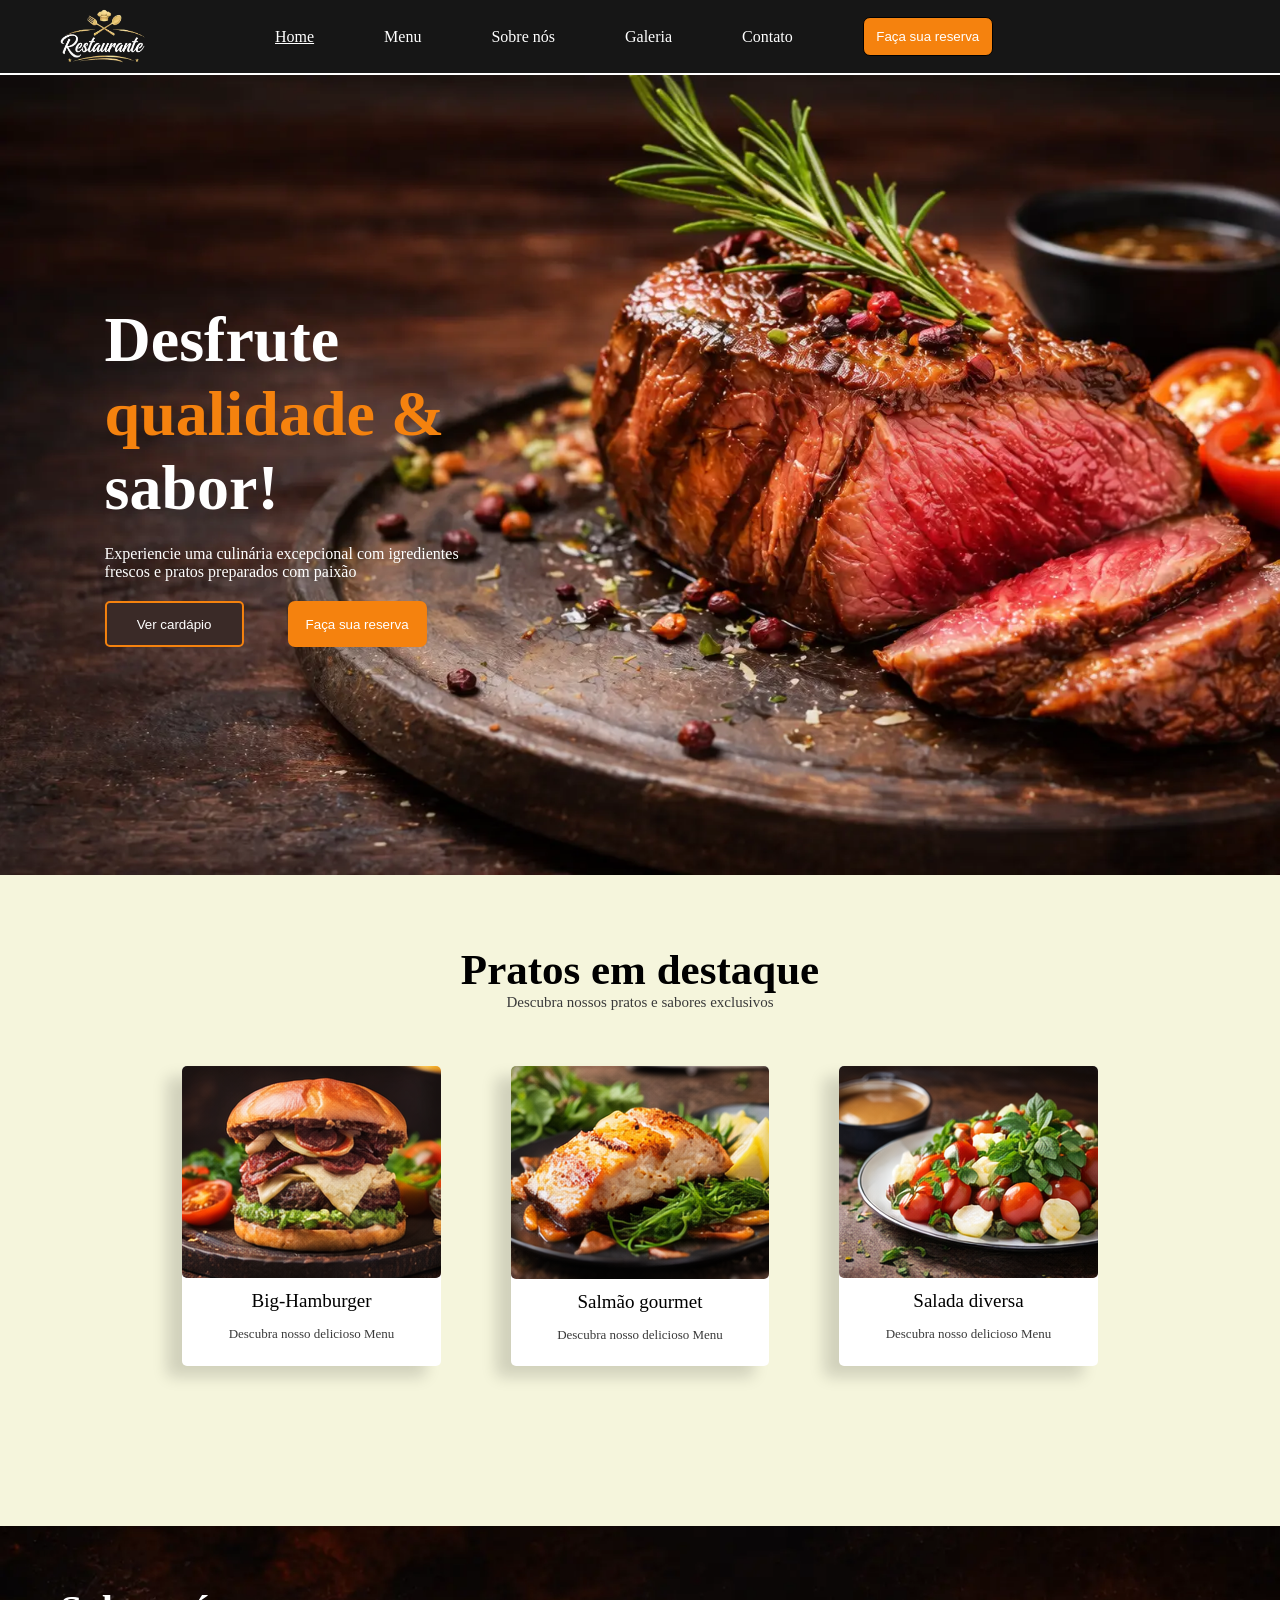
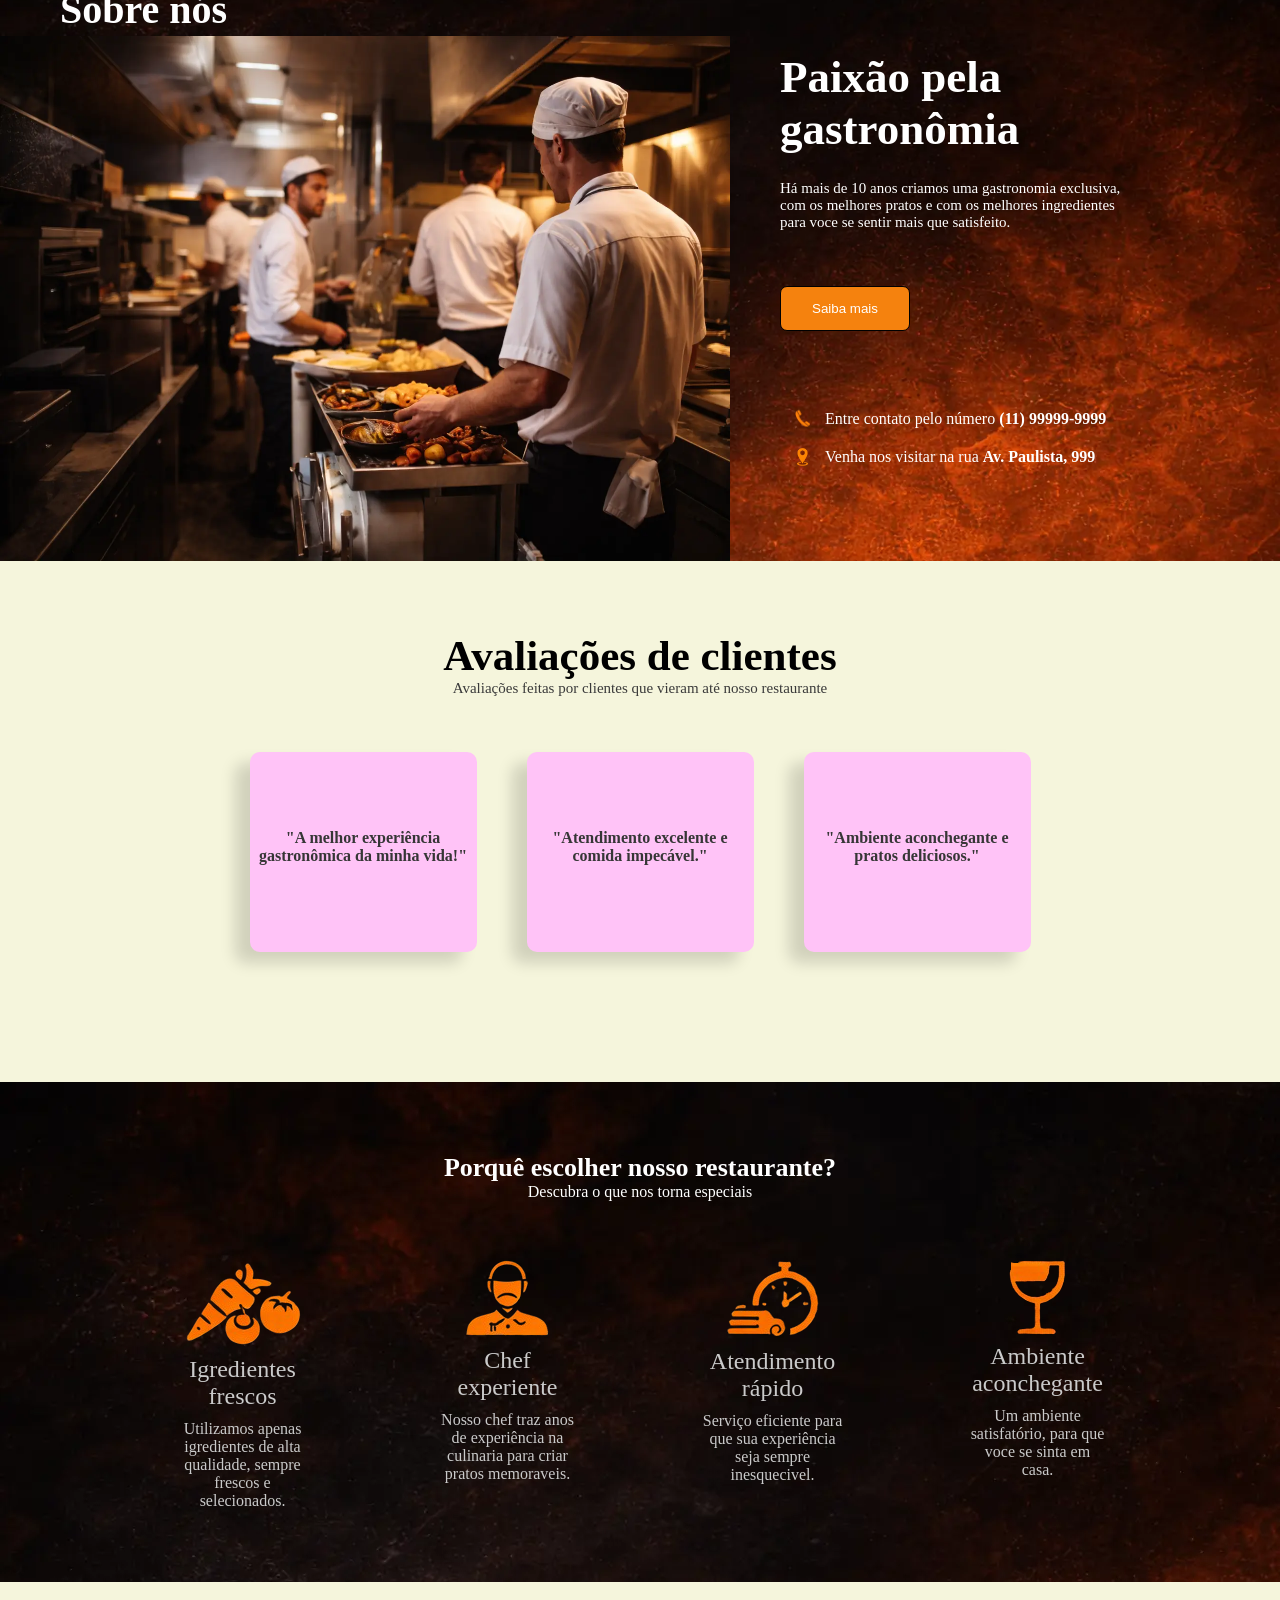
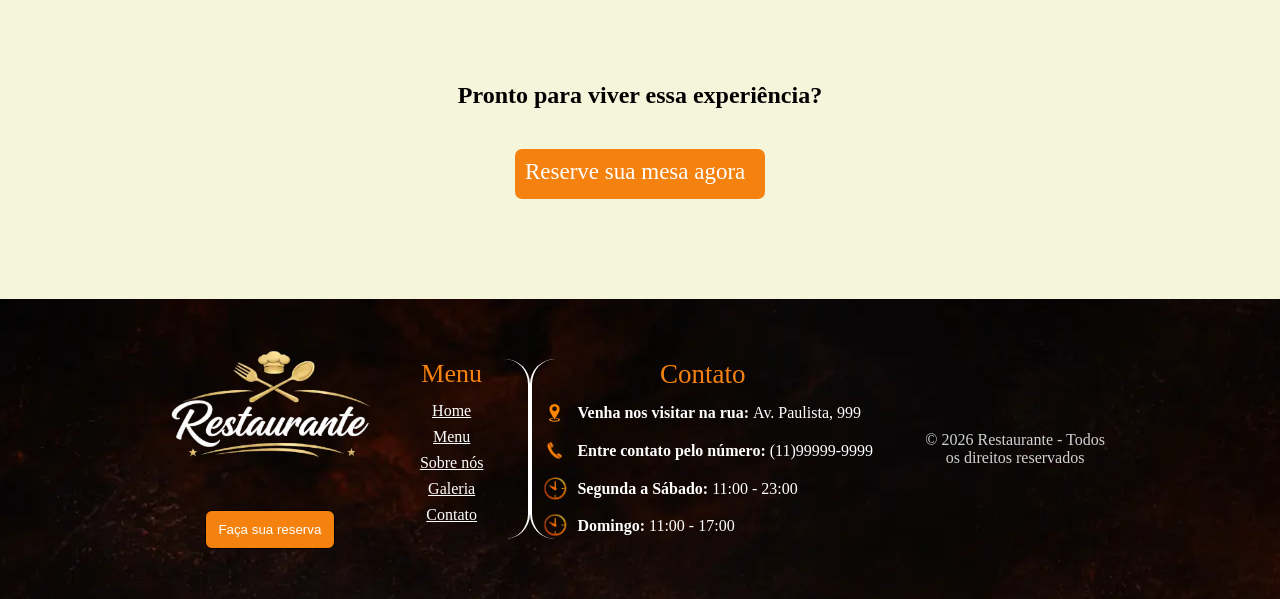
==== commit 39196725: "CARDAPIO-responsivo-completo" ====
--- a/index.html
+++ b/index.html
@@ -14,11 +14,11 @@
         <img alt="logo-restaurante" class="logo-restaurante" src="assets/logo-restaurante.png">
         <div class="menu-toggle">☰</div>
         <article class="espaco">
-            <a class="link-menu">Home</a>
-            <a class="link-menu" href="cardapio.html">Menu</a>
-            <a class="link-menu">Sobre nós</a>
-            <a class="link-menu">Galeria</a>
-            <a class="link-menu">Contato</a>
+            <a class="link-menu"><u>Home</u></a>
+            <a href="cardapio.html" class="link-menu">Menu</a>
+            <a href="sobre-nos.html" class="link-menu">Sobre nós</a>
+            <a href="galeria.html" class="link-menu">Galeria</a>
+            <a href="contato.html" class="link-menu">Contato</a>
             <button class="botao-menu" onclick="window.location.href='reserva.html'">Faça sua reserva</button>
         </article>
     </header>
--- a/style.css
+++ b/style.css
@@ -3427,8 +3427,6 @@
         color: white;
     }
 
-
-
     .logo-restaurante {
         width: 85px;
         height: 55px;
@@ -4976,7 +4974,7 @@
         border-bottom: solid 2px #ffffff;
         padding-left: 50px;
         padding-right: 50px;
-        gap: 300px;
+        gap: 250px;
         position: fixed;
         top: 0;
         left: 0;
@@ -5422,7 +5420,7 @@
 
     .porque-esse-restaurante {
         background-image: url(assets/fundo-home.webp);
-        height: 750px;
+        height: 800px;
         width: 100%;
         padding: 1px;
     }
@@ -5801,6 +5799,7 @@
     .paixao {
         font-size: 33px;
         margin-top: 15px;
+        text-align: center;
     }
 
     .breve-historia {
@@ -5961,7 +5960,7 @@
 
     .porque-esse-restaurante {
         background-image: url(assets/fundo-home.webp);
-        height: 775px;
+        height: 800px;
         width: 100%;
         padding: 1px;
     }
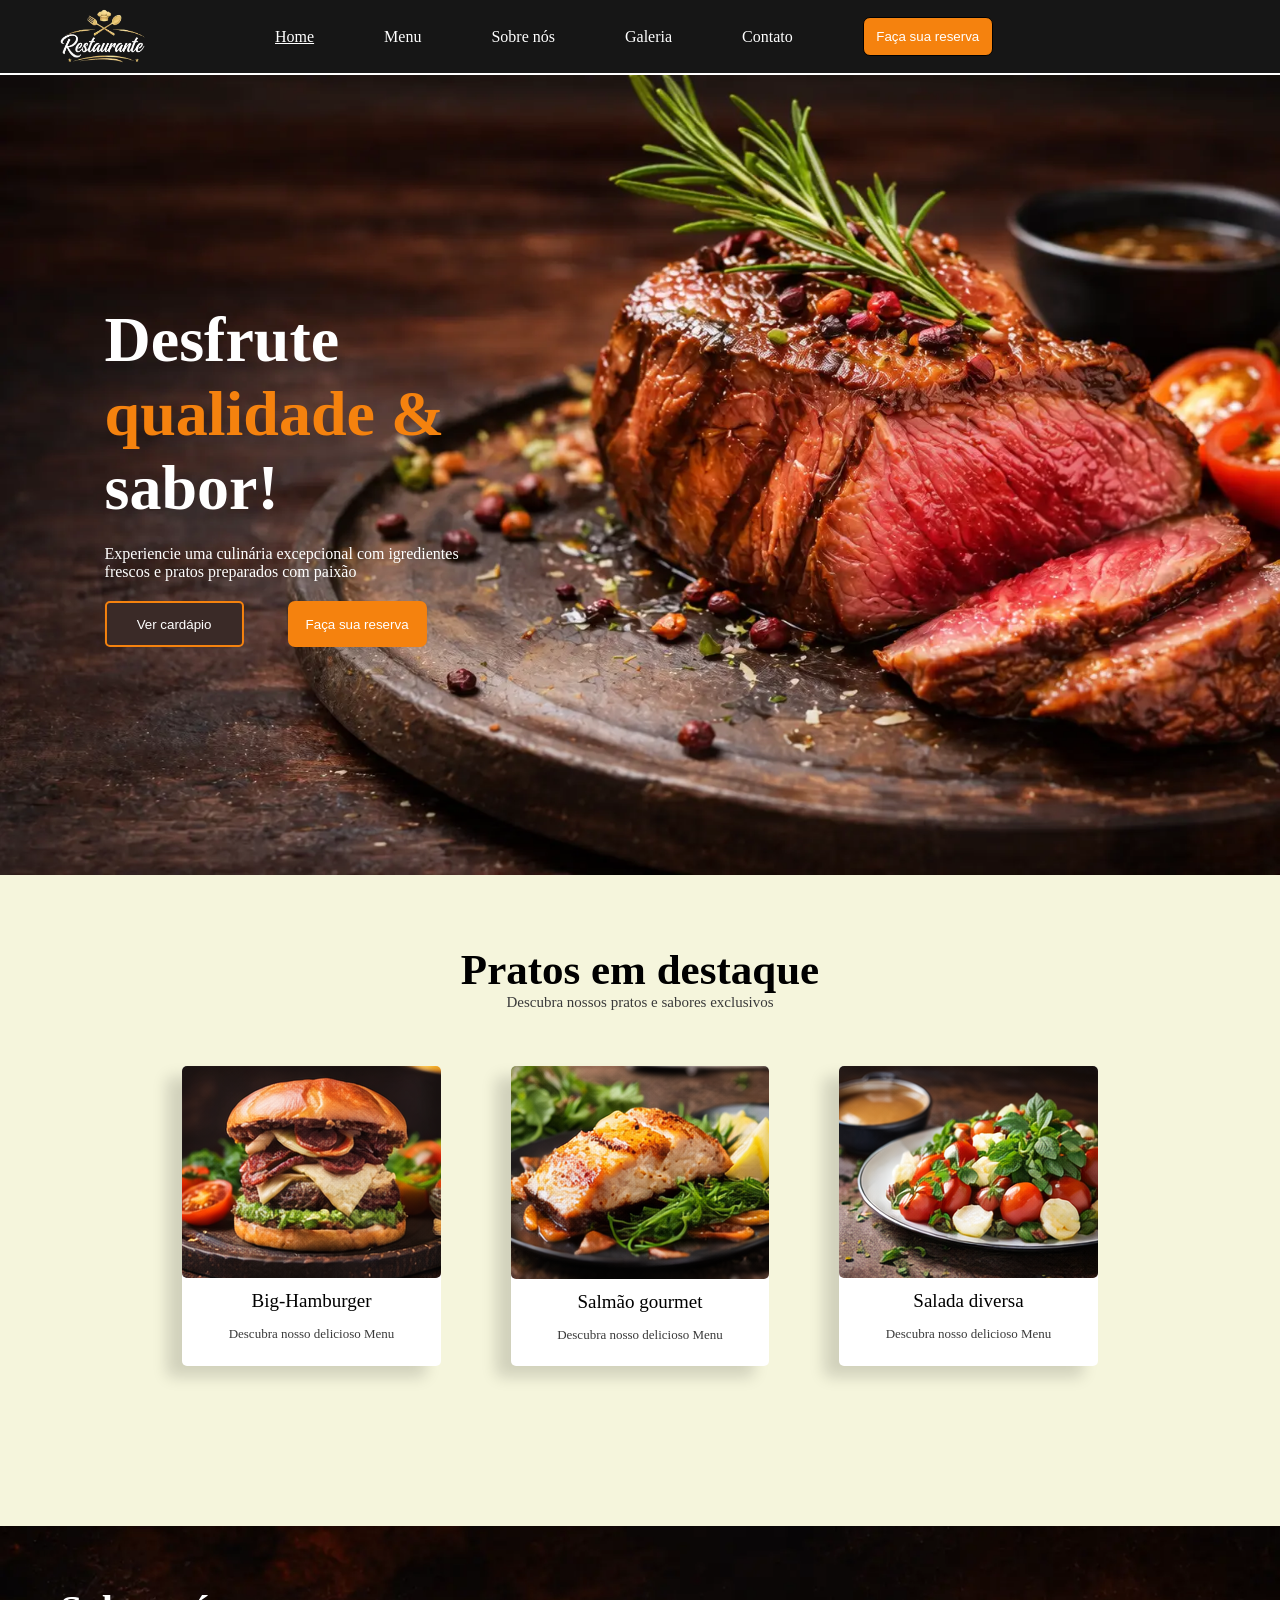
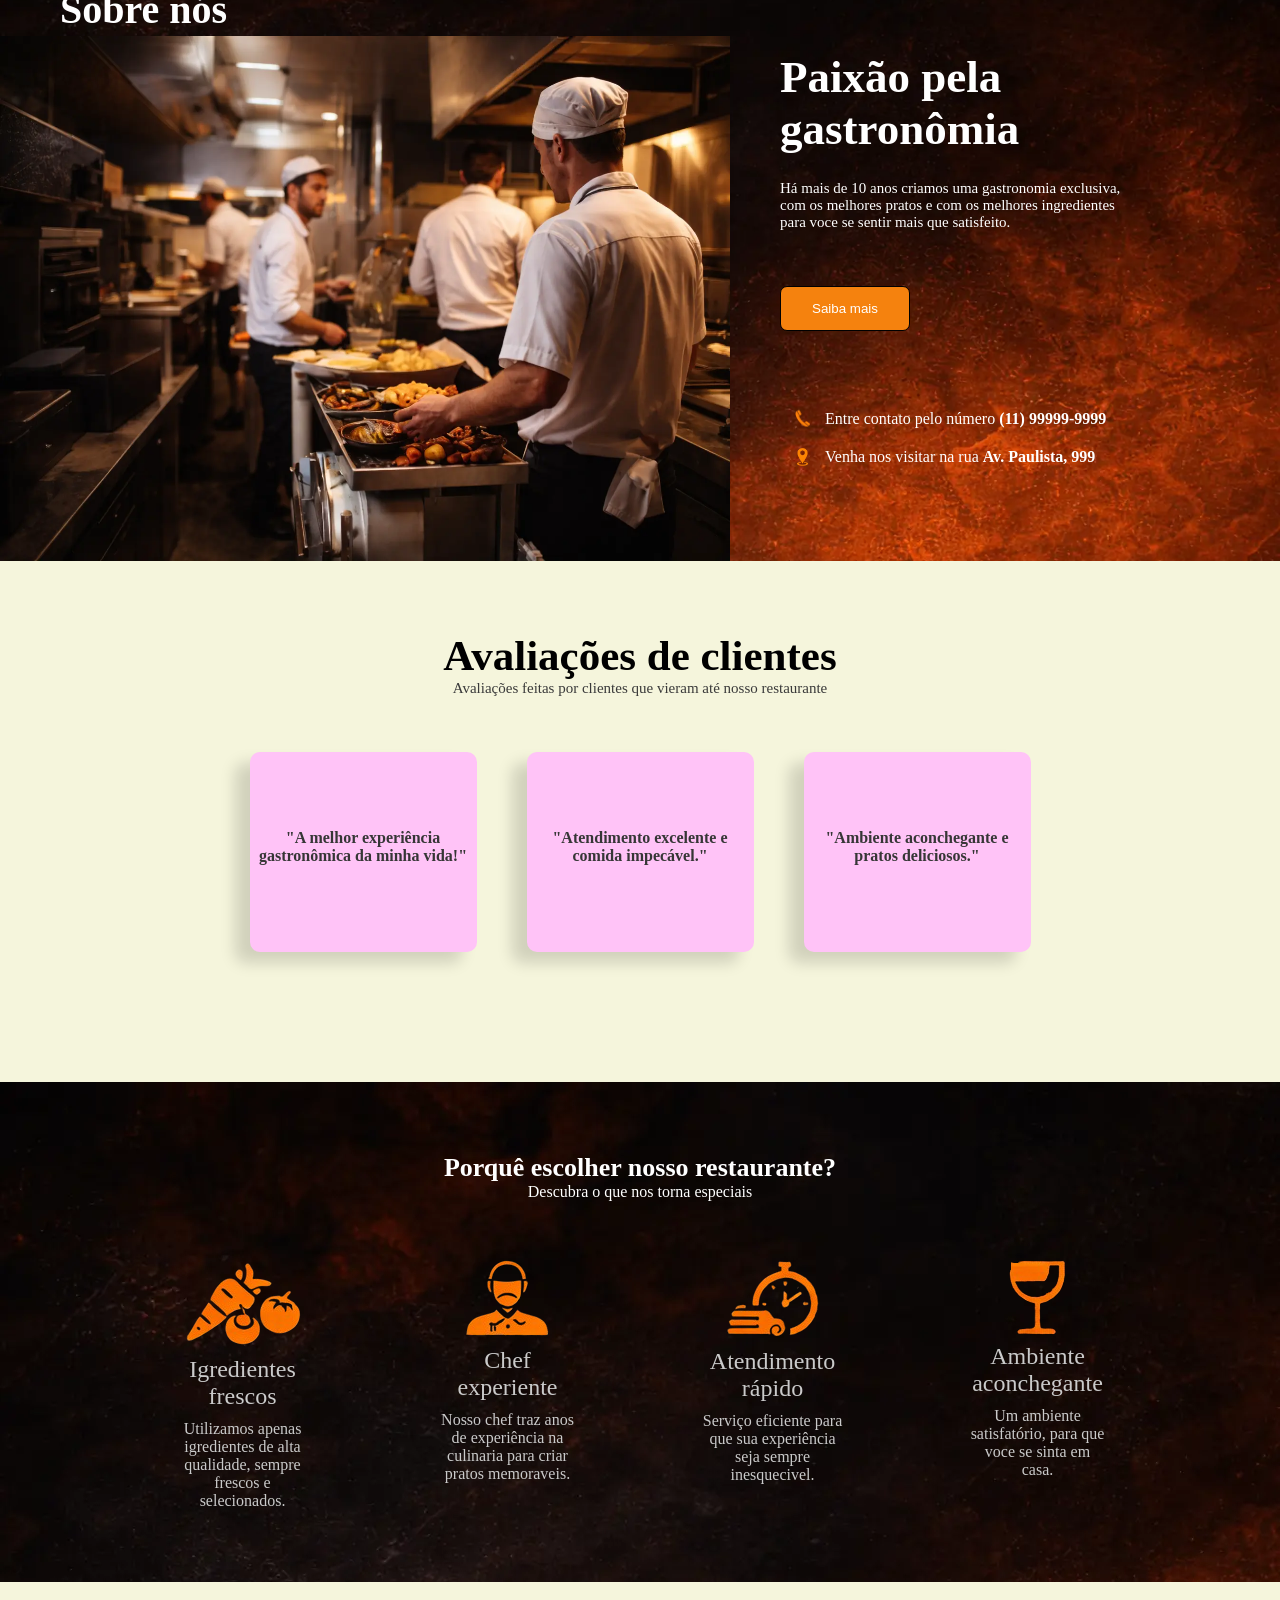
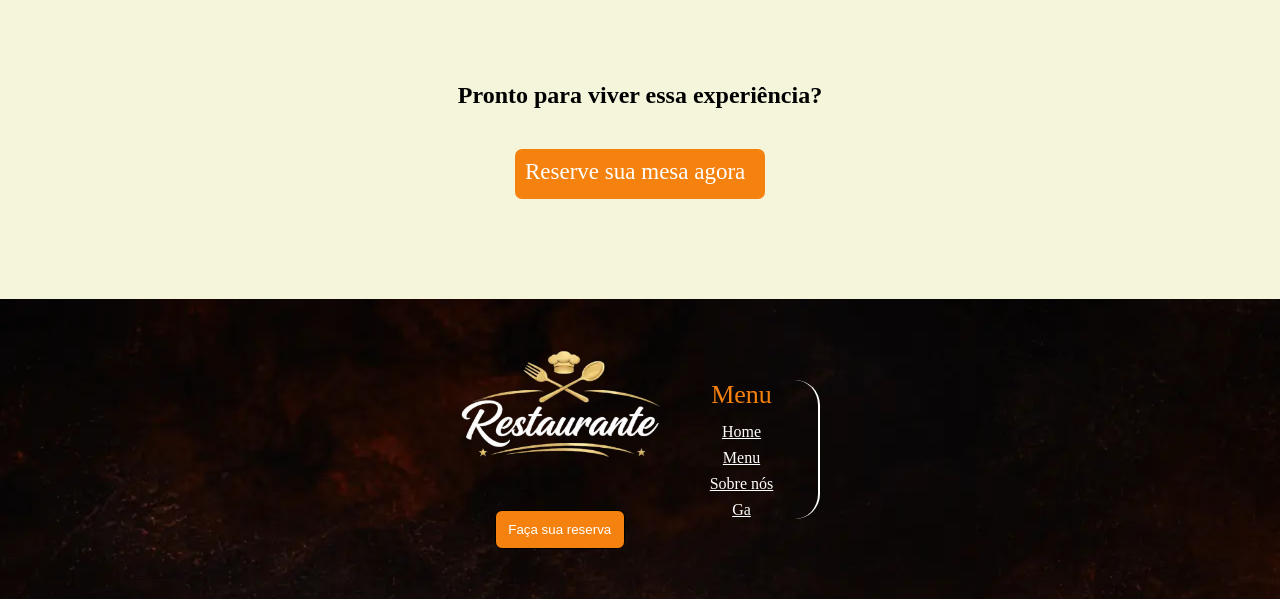
==== commit 36a62dd6: "Sobre-nos-RESPONSIVO" ====
--- a/index.html
+++ b/index.html
@@ -200,41 +200,4 @@
                 <a href="index.html" class="footer-links">Home</a>
                 <a href="cardapio.html" class="footer-links">Menu</a>
                 <a href="sobre-nos.html" class="footer-links">Sobre nós</a>
-                <a href="galeria.html" class="footer-links">Galeria</a>
-                <a href="contato.html" class="footer-links">Contato</a>
-            </article>
-
-            <article class="footer-direita">
-                <p class="contato-footer">Contato</p>
-                <div class="local-contato">
-                    <img alt="local-logo" src="assets/local-logo.png" class="logos-fundo">
-                    <p class="paragrafos"><span style="font-weight: 900;">Venha nos visitar na rua: </span>Av. Paulista,
-                        999</p>
-                </div>
-
-                <div class="local-contato">
-                    <img alt="local-logo" src="assets/telefone-logo.webp" class="logos-fundo">
-                    <p class="paragrafos"><span style="font-weight: 900;">Entre contato pelo número:
-                        </span>(11)99999-9999</p>
-                </div>
-
-                <div class="local-contato">
-                    <img alt="local-logo" src="assets/logo-horario.png" class="logos-fundo-2">
-                    <p class="paragrafos"><span style="font-weight: 900;">Segunda a Sábado:
-                        </span>11:00 - 23:00</p>
-                </div>
-
-                <div class="local-contato">
-                    <img alt="local-logo" src="assets/logo-horario.png" class="logos-fundo-2">
-                    <p class="paragrafos"><span style="font-weight: 900;">Domingo:
-                        </span>11:00 - 17:00</p>
-                </div>
-            </article>
-        </section>
-        <p class="direitos">© 2026 Restaurante - Todos os direitos reservados</p>
-    </footer>
-
-    <script src="script.js"></script>
-</body>
-
-</html>+                <a href="galeria.html" class="footer-links">Ga
--- a/style.css
+++ b/style.css
@@ -4423,6 +4423,15 @@
 
 
 
+
+
+
+
+
+
+
+
+
 @media (max-width: 500px) {
 
     header {
@@ -4797,17 +4806,20 @@
         cursor: pointer;
         display: flex;
         height: 40px;
+        cursor: pointer;
+        display: flex;
+        height: 40px;
         width: 200px;
         color: white;
         border-radius: 7px;
         background: #F5820E;
         transition: 0.5s;
         border: none;
+        padding: 0;
         margin-bottom: 100px;
-        font-size: 19px;
-        padding: 12px;
-        text-align: center;
-        padding-left: 9px;
+        font-size: 14px;
+        align-items: center;
+        justify-content: center;
     }
 
     .botao-reserva-2:hover {
@@ -4963,7 +4975,7 @@
 
 
 
-@media (max-width: 600px) {
+@media (max-width: 400px) {
 
     header {
         display: flex;
@@ -4974,7 +4986,7 @@
         border-bottom: solid 2px #ffffff;
         padding-left: 50px;
         padding-right: 50px;
-        gap: 250px;
+        gap: 150px;
         position: fixed;
         top: 0;
         left: 0;
@@ -5137,14 +5149,16 @@
         text-align: center;
         margin-top: 70px;
         margin-bottom: 55px;
+        align-items: center;
+        gap: 10px;
     }
 
     .destaques {
-        font-size: 43px;
+        font-size: 40px;
     }
 
     .destaques-p {
-        font-size: 15px;
+        font-size: 14px;
         color: rgb(58, 58, 58);
     }
 
@@ -5258,12 +5272,13 @@
     }
 
     .paixao {
-        font-size: 35px;
+        font-size: 33px;
         margin-top: 15px;
+        text-align: center;
     }
 
     .breve-historia {
-        width: 420px;
+        width: 335px;
         margin-top: 25px;
         font-size: 14px;
         text-align: center;
@@ -5328,24 +5343,24 @@
         align-items: center;
         gap: 40px;
         margin-top: 100px;
-
     }
 
     .botao-reserva-2 {
         cursor: pointer;
         display: flex;
-        height: 50px;
-        width: 250px;
+        height: 40px;
+        width: 200px;
         color: white;
         border-radius: 7px;
         background: #F5820E;
         transition: 0.5s;
         border: none;
         margin-bottom: 100px;
-        font-size: 21px;
-        padding: 12px;
-        text-align: center;
-        padding-left: 22px;
+        font-size: 14px;
+        padding: 10px;
+        text-align: center;
+        padding-left: 9px;
+        padding-left: 18px;
     }
 
     .botao-reserva-2:hover {
@@ -5405,7 +5420,7 @@
         align-items: center;
         width: 100%;
         display: grid;
-        gap: 70px;
+        gap: 35px;
         justify-content: center;
         grid-template-columns: 140px 140px;
         text-align: center;
@@ -5426,9 +5441,9 @@
     }
 
     .h1-porque-escolher {
-        width: 100%;
-        text-align: center;
-        font-size: 25px;
+        width: 350px;
+        text-align: center;
+        font-size: 30px;
         color: white;
     }
 
@@ -5467,7 +5482,7 @@
     }
 
     .destaques-2 {
-        font-size: 25px;
+        font-size: 22px;
     }
 
     .footer-direita {
@@ -5483,6 +5498,7 @@
     .explicacao {
         font-weight: 300;
         margin-top: 10px;
+        color: #a1a1a1;
     }
 
     .direitos {
@@ -5491,545 +5507,4 @@
         width: 190px;
     }
 
-}
-
-
-
-
-
-
-
-
-@media (max-width: 400px) {
-
-    header {
-        display: flex;
-        background-color: rgb(22, 22, 22);
-        height: 75px;
-        width: 100%;
-        align-items: center;
-        border-bottom: solid 2px #ffffff;
-        padding-left: 50px;
-        padding-right: 50px;
-        gap: 150px;
-        position: fixed;
-        top: 0;
-        left: 0;
-        z-index: 1000;
-    }
-
-    main {
-        margin-top: 75px;
-    }
-
-    .espaco {
-        position: fixed;
-        top: 75px;
-        left: 0;
-        width: 100%;
-        height: calc(100vh - 75px);
-        background: rgb(22, 22, 22);
-        display: flex;
-        flex-direction: column;
-        justify-content: center;
-        align-items: center;
-        gap: 40px;
-        transform: translateX(100%);
-        transition: transform 0.3s ease;
-    }
-
-    .espaco.ativo {
-        transform: translateX(0);
-    }
-
-    .menu-toggle {
-        display: block;
-        cursor: pointer;
-        font-size: 35px;
-        color: #F5820E;
-        z-index: 1100;
-        transition: 0.5s;
-    }
-
-    .menu-toggle:hover {
-        color: white;
-    }
-
-    .logo-restaurante {
-        width: 85px;
-        height: 55px;
-    }
-
-    .link-menu {
-        color: white;
-        cursor: pointer;
-        text-decoration: none;
-        transition: 0.5s;
-    }
-
-    .link-menu:hover {
-        color: #F5820E;
-    }
-
-    .botao-menu {
-        cursor: pointer;
-        height: 39px;
-        width: 130px;
-        color: white;
-        border-radius: 7px;
-        background: #F5820E;
-        border: solid 1px black;
-        transition: 0.5s;
-    }
-
-    .botao-menu:hover {
-        color: #F5820E;
-        background: white;
-        translate: 0px -2px;
-    }
-
-    /*Acima header*/
-
-    .banner {
-        position: relative;
-    }
-
-    .texto-banner {
-        position: absolute;
-        top: 50%;
-        left: 50%;
-        transform: translate(-50%, -50%);
-        display: flex;
-        flex-direction: column;
-        align-items: center;
-    }
-
-    .banner img {
-        width: 100%;
-        height: 500px;
-        display: block;
-        filter: blur(4px);
-    }
-
-    .texto {
-        color: white;
-        font-size: 55px;
-        text-align: center;
-    }
-
-    .texto span {
-        color: #F5820E;
-    }
-
-    .excepcional {
-        margin-top: 20px;
-        margin-bottom: 20px;
-        color: white;
-        font-size: 14px;
-        text-align: center;
-    }
-
-    .botao-reserva {
-        cursor: pointer;
-        height: 46px;
-        width: 139px;
-        color: white;
-        border-radius: 7px;
-        background: #F5820E;
-        transition: 0.5s;
-        border: none;
-        margin-top: 10px;
-    }
-
-    .botao-reserva:hover {
-        color: #F5820E;
-        background: white;
-        translate: 0px -2px;
-    }
-
-    .ver-cardapio {
-        width: 139px;
-        border: 2px solid #F5820E;
-        border-radius: 5px;
-        height: 46px;
-        color: white;
-        background-color: #3A2A27;
-        margin-right: 0px;
-        cursor: pointer;
-        transition: 0.5s;
-    }
-
-    .ver-cardapio:hover {
-        color: #F5820E;
-        background: white;
-        translate: 0px -2px;
-    }
-
-    /*acima banner*/
-
-    .descubra {
-        width: 100%;
-        display: flex;
-        flex-direction: column;
-        text-align: center;
-        margin-top: 70px;
-        margin-bottom: 55px;
-        align-items: center;
-        gap: 10px;
-    }
-
-    .destaques {
-        font-size: 40px;
-    }
-
-    .destaques-p {
-        font-size: 14px;
-        color: rgb(58, 58, 58);
-    }
-
-    .prato {
-        background-color: white;
-        border-radius: 5px;
-        height: 285px;
-        width: 250px;
-        text-align: center;
-        background: #ffffff;
-        box-shadow: -15px 11px 15px rgba(0, 0, 0, 0.15);
-        transition: 0.3s ease;
-
-    }
-
-    .tres-pratos {
-        display: flex;
-        width: 100%;
-        justify-content: center;
-        gap: 40px;
-        margin-bottom: 80px;
-        flex-direction: column;
-        align-items: center;
-    }
-
-    .img-prato {
-        border-radius: 5px;
-        width: 250px;
-    }
-
-    .nome-prato {
-        font-size: 19px;
-        margin-top: 8px;
-        margin-bottom: 14px;
-    }
-
-    .propaganda {
-        font-size: 13px;
-        color: rgb(58, 58, 58);
-    }
-
-    /*acima exibição de cardapio*/
-
-    .sobre-container {
-        position: relative;
-        width: 100%;
-    }
-
-    .fundo {
-        width: 100%;
-        height: 870px;
-        object-fit: cover;
-        display: block;
-    }
-
-    .sobre-nos-hdois {
-        position: absolute;
-        top: -50px;
-        left: 0;
-        width: 100%;
-        height: 100%;
-        padding: 60px;
-        color: white;
-        font-size: 49px;
-        text-align: center;
-    }
-
-    .sobre-nos-flex {
-        position: absolute;
-        top: 0;
-        left: 0;
-        width: 100%;
-        height: 100%;
-        color: white;
-        display: flex;
-        padding-right: 0px;
-        padding-left: 0px;
-        padding-bottom: 0px;
-        padding-top: 80px;
-        flex-direction: column;
-    }
-
-    .cozinha {
-        width: 100%;
-        height: 100%;
-    }
-
-    .conteudo-textos-fundo {
-        margin-left: 0;
-        margin-right: 0;
-        width: 100%;
-        height: 100%;
-        display: flex;
-        flex-direction: column;
-        align-items: center;
-    }
-
-    .logos-fundo {
-        width: 45px;
-        height: 30px;
-    }
-
-    .local-contato {
-        display: flex;
-        margin-top: 8px;
-
-    }
-
-    .paragrafos {
-        padding-top: 6px;
-    }
-
-    .paixao {
-        font-size: 33px;
-        margin-top: 15px;
-        text-align: center;
-    }
-
-    .breve-historia {
-        width: 335px;
-        margin-top: 25px;
-        font-size: 14px;
-        text-align: center;
-    }
-
-    .quebra-paixao {
-        display: none;
-    }
-
-    .saiba-mais {
-        cursor: pointer;
-        height: 45px;
-        width: 130px;
-        color: white;
-        border-radius: 7px;
-        background: #F5820E;
-        border: solid 1px black;
-        transition: 0.5s;
-        margin-top: 30px;
-        margin-bottom: 15px;
-    }
-
-    .saiba-mais:hover {
-        color: #F5820E;
-        background: white;
-        translate: 0px -2px;
-    }
-
-    /*pra cima sobre nós*/
-
-    #lista-depoimentos {
-        display: flex;
-        gap: 0px;
-        flex-direction: column;
-        align-items: center;
-    }
-
-    .informacoes {
-        width: 150px;
-        padding: 2px;
-        background-color: rgb(255 195 247);
-        border-radius: 10px;
-        height: 150px;
-        margin-bottom: 50px;
-        box-shadow: -15px 11px 15px rgba(0, 0, 0, 0.15);
-    }
-
-    .frase {
-        margin-top: 35px;
-        padding: 5px;
-        font-weight: bold;
-        color: #363636;
-    }
-
-    /*pra cima depoimentos*/
-
-    .descubra-2 {
-        width: 100%;
-        text-align: center;
-        display: flex;
-        flex-direction: column;
-        align-items: center;
-        gap: 40px;
-        margin-top: 100px;
-
-    }
-
-    .botao-reserva-2 {
-        cursor: pointer;
-        display: flex;
-        height: 40px;
-        width: 200px;
-        color: white;
-        border-radius: 7px;
-        background: #F5820E;
-        transition: 0.5s;
-        border: none;
-        margin-bottom: 100px;
-        font-size: 19px;
-        padding: 12px;
-        text-align: center;
-        padding-left: 9px;
-    }
-
-    .botao-reserva-2:hover {
-        color: #F5820E;
-        background: white;
-        translate: 0px -2px;
-    }
-
-    /*pra cima chamando clientes*/
-
-    .fundo-footer {
-        width: 100%;
-        height: 450px;
-        position: relative;
-    }
-
-    .two-footer {
-        display: flex;
-        flex-direction: column;
-        gap: 35px;
-    }
-
-    footer {
-        background-image: url(assets/fundo-home.webp);
-        width: 100%;
-        height: 800px;
-        display: flex;
-        text-align: center;
-        justify-content: center;
-        align-items: center;
-        flex-direction: column;
-        gap: 68px;
-    }
-
-    .menu-footer {
-        font-size: 26px;
-        color: #F5820E;
-        margin-bottom: 5px;
-    }
-
-    .contato-footer {
-        font-size: 27px;
-        color: #F5820E;
-    }
-
-    .footer-links {
-        color: white;
-        text-decoration: underline;
-        transition: 0.5s;
-    }
-
-    .footer-links:hover {
-        color: #F5820E;
-    }
-
-    .quatro-logos {
-        align-items: center;
-        width: 100%;
-        display: grid;
-        gap: 35px;
-        justify-content: center;
-        grid-template-columns: 140px 140px;
-        text-align: center;
-        align-content: center;
-    }
-
-    .caixa {
-        width: 140px;
-        color: rgb(202, 202, 202);
-        text-align: center;
-    }
-
-    .porque-esse-restaurante {
-        background-image: url(assets/fundo-home.webp);
-        height: 800px;
-        width: 100%;
-        padding: 1px;
-    }
-
-    .h1-porque-escolher {
-        width: 350px;
-        text-align: center;
-        font-size: 30px;
-        color: white;
-    }
-
-    .destaques-h2 {
-        font-size: 25px;
-    }
-
-    .logos-fundo-2 {
-        width: 30px;
-        margin-left: 8px;
-        margin-right: 7px;
-    }
-
-    .p-porque-escolher {
-        width: 100%;
-        text-align: center;
-        color: white;
-    }
-
-    .faca-sua-reserva {
-        display: flex;
-        flex-direction: column;
-        gap: 50px;
-        align-items: center;
-        margin-right: 0px;
-    }
-
-    .menus-footer {
-        color: white;
-        border-right: none;
-        border-radius: 25px;
-        display: flex;
-        flex-direction: column;
-        padding-right: 0;
-        gap: 8px;
-    }
-
-    .destaques-2 {
-        font-size: 22px;
-    }
-
-    .footer-direita {
-        color: white;
-        border-left: none;
-        border-radius: 25px;
-    }
-
-    .h2-titulo {
-        font-weight: 300;
-    }
-
-    .explicacao {
-        font-weight: 300;
-        margin-top: 10px;
-        color: #a1a1a1;
-    }
-
-    .direitos {
-        color: rgb(210, 210, 210);
-        margin-left: 0px;
-        width: 190px;
-    }
-
 }
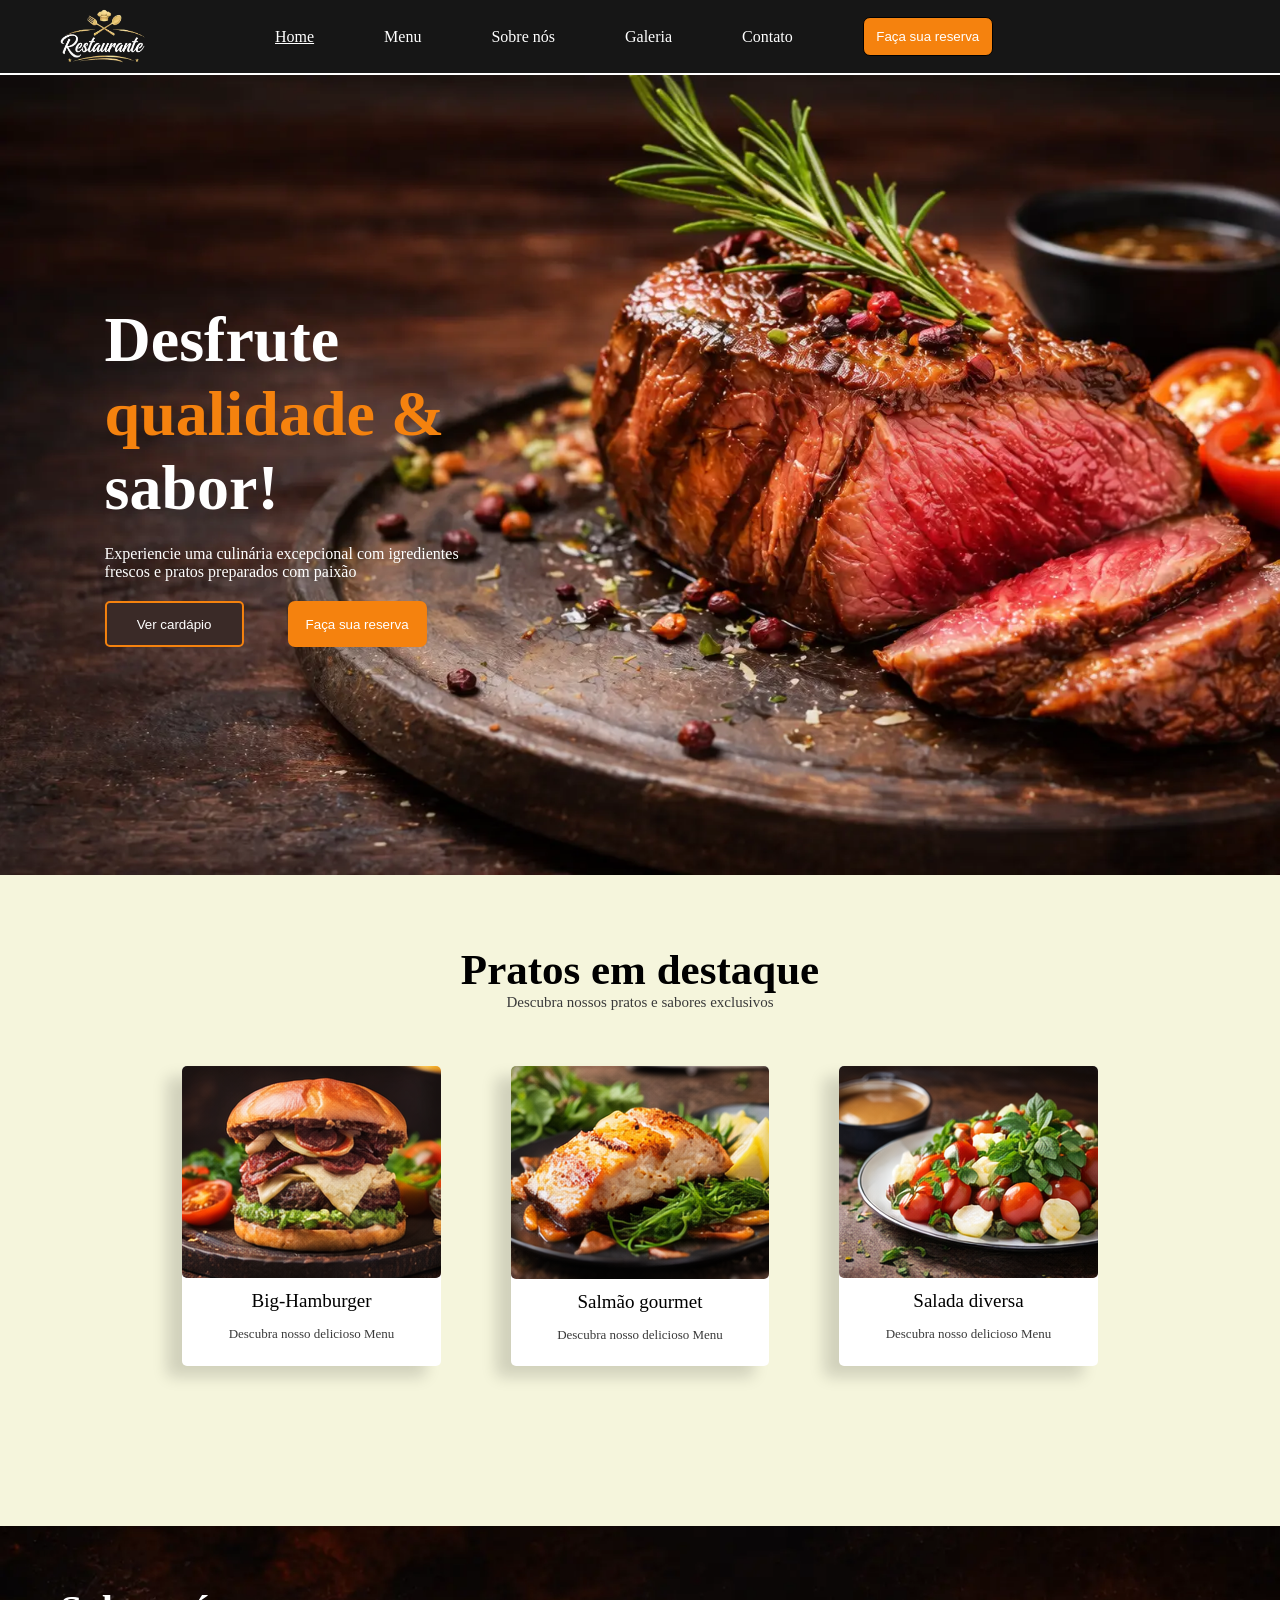
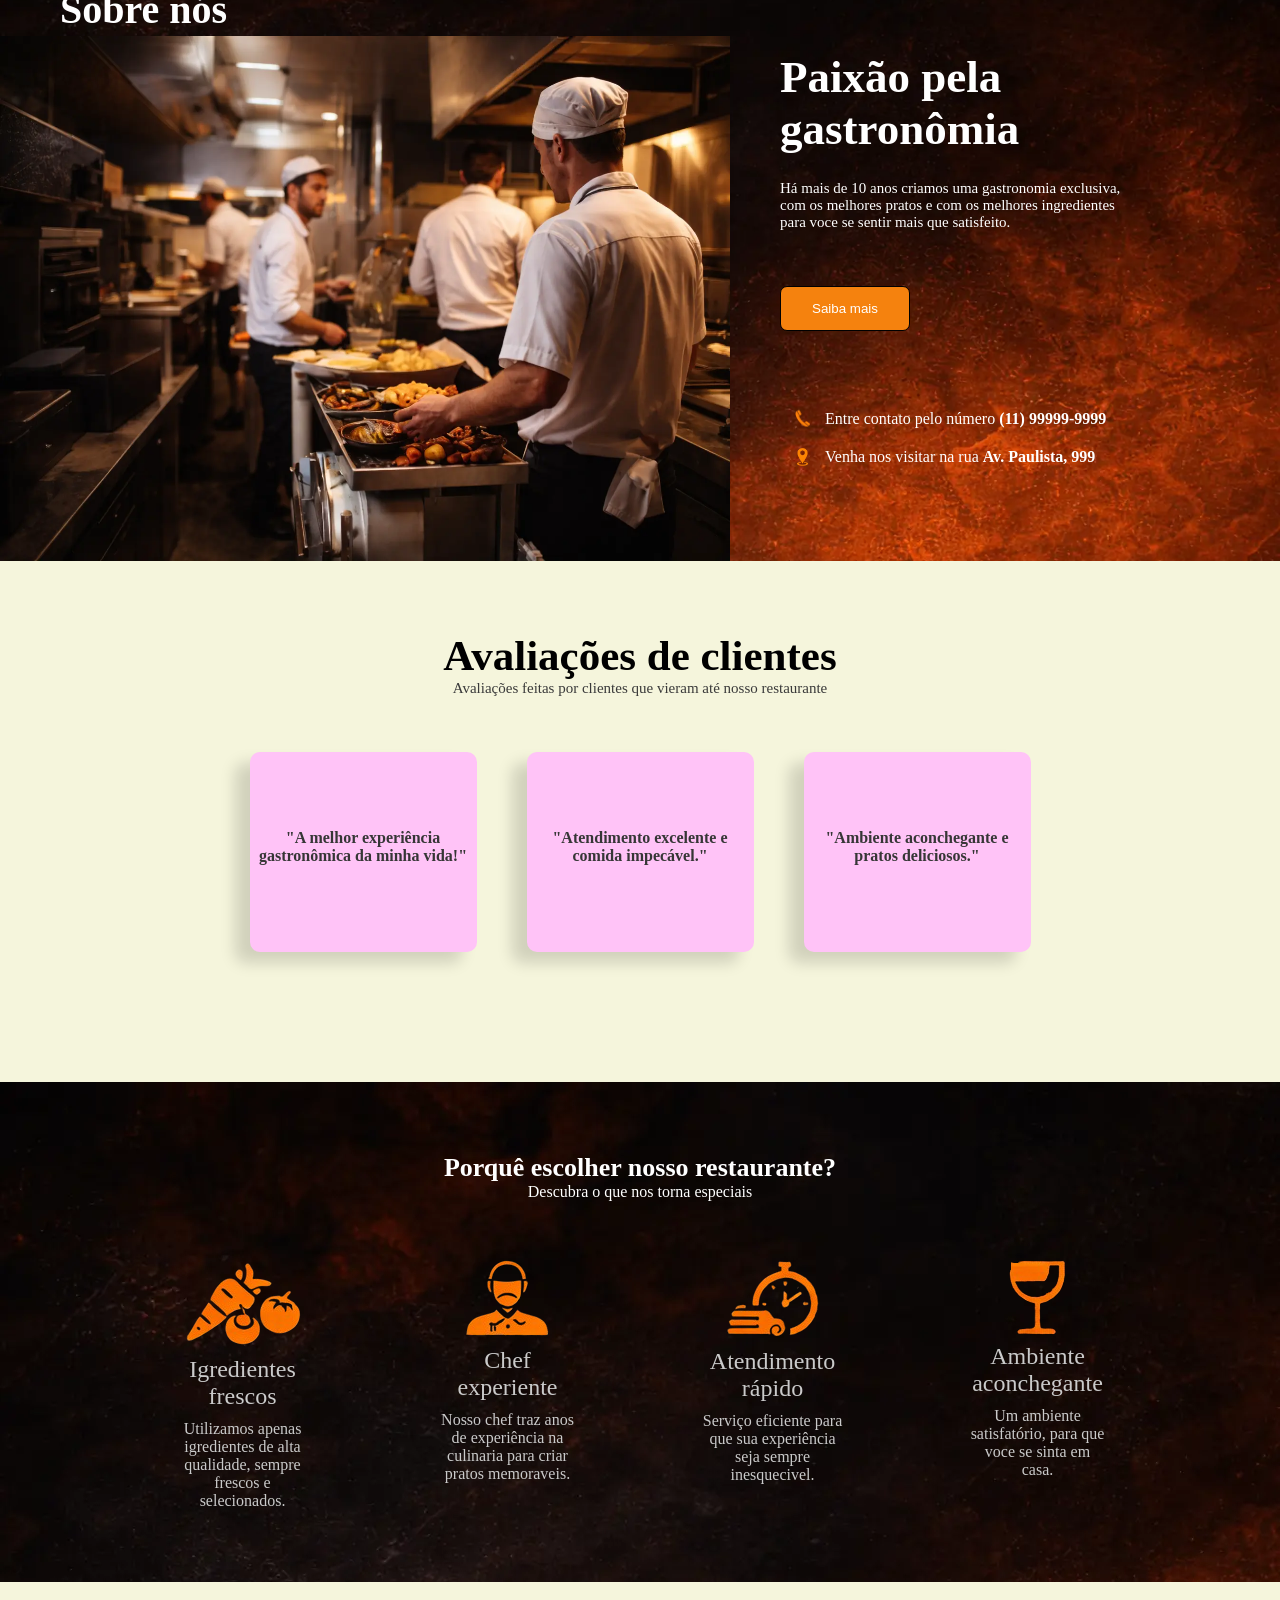
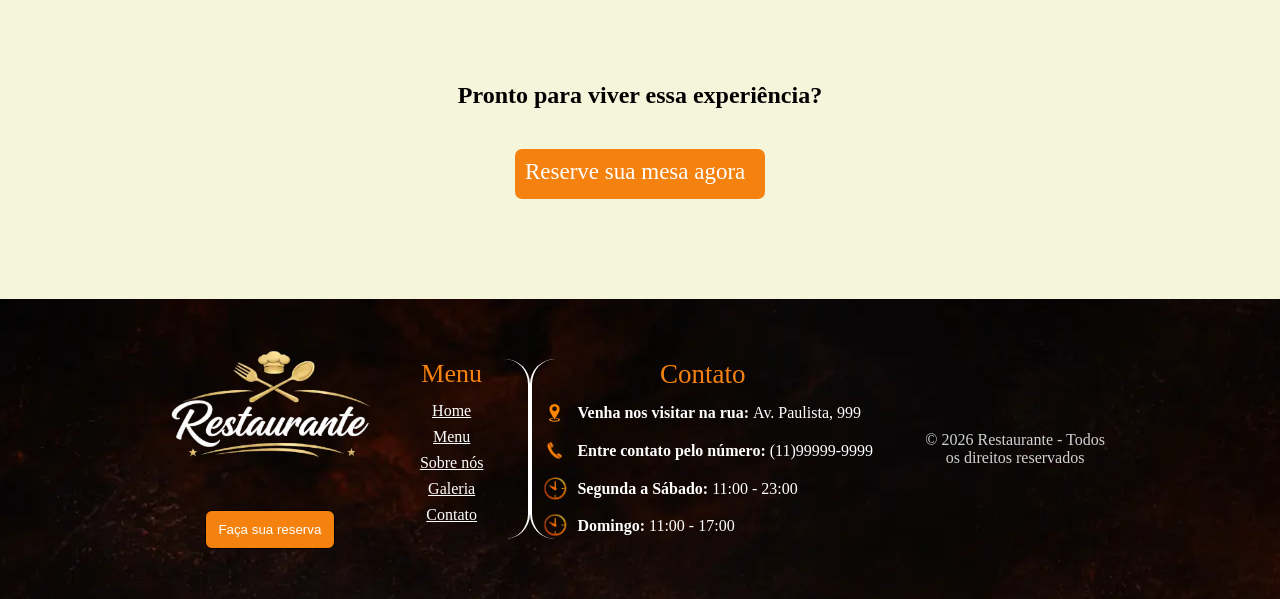
==== commit 14b2defc: "Correção-do-JS" ====
--- a/index.html
+++ b/index.html
@@ -200,4 +200,40 @@
                 <a href="index.html" class="footer-links">Home</a>
                 <a href="cardapio.html" class="footer-links">Menu</a>
                 <a href="sobre-nos.html" class="footer-links">Sobre nós</a>
-                <a href="galeria.html" class="footer-links">Ga+                <a href="galeria.html" class="footer-links">Galeria</a>
+                <a href="contato.html" class="footer-links">Contato</a>
+            </article>
+
+            <article class="footer-direita">
+                <p class="contato-footer">Contato</p>
+                <div class="local-contato">
+                    <img alt="local-logo" src="assets/local-logo.png" class="logos-fundo">
+                    <p class="paragrafos"><span style="font-weight: 900;">Venha nos visitar na rua: </span>Av. Paulista,
+                        999</p>
+                </div>
+
+                <div class="local-contato">
+                    <img alt="local-logo" src="assets/telefone-logo.webp" class="logos-fundo">
+                    <p class="paragrafos"><span style="font-weight: 900;">Entre contato pelo número:
+                        </span>(11)99999-9999</p>
+                </div>
+
+                <div class="local-contato">
+                    <img alt="local-logo" src="assets/logo-horario.png" class="logos-fundo-2">
+                    <p class="paragrafos"><span style="font-weight: 900;">Segunda a Sábado:
+                        </span>11:00 - 23:00</p>
+                </div>
+
+                <div class="local-contato">
+                    <img alt="local-logo" src="assets/logo-horario.png" class="logos-fundo-2">
+                    <p class="paragrafos"><span style="font-weight: 900;">Domingo:
+                        </span>11:00 - 17:00</p>
+                </div>
+            </article>
+        </section>
+        <p class="direitos">© 2026 Restaurante - Todos os direitos reservados</p>
+    </footer>
+    <script src="script.js"></script>
+</body>
+
+</html>
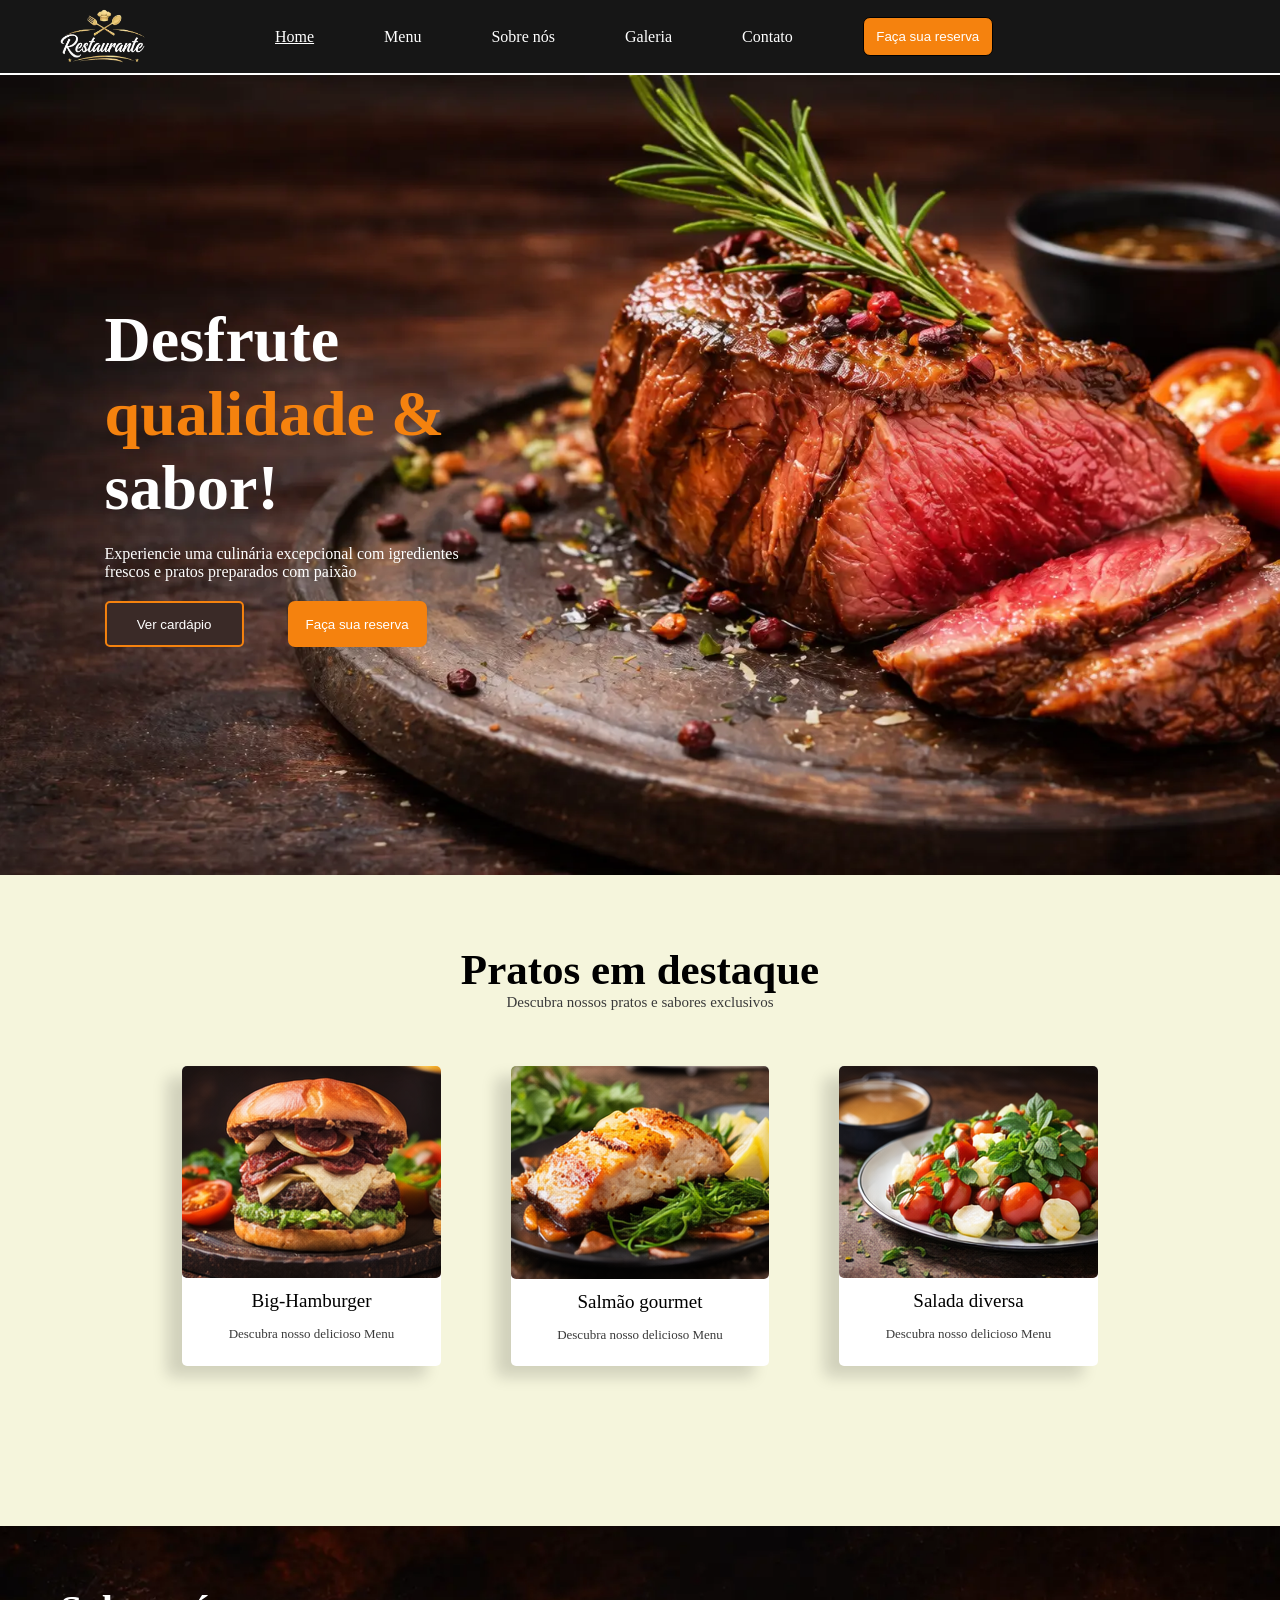
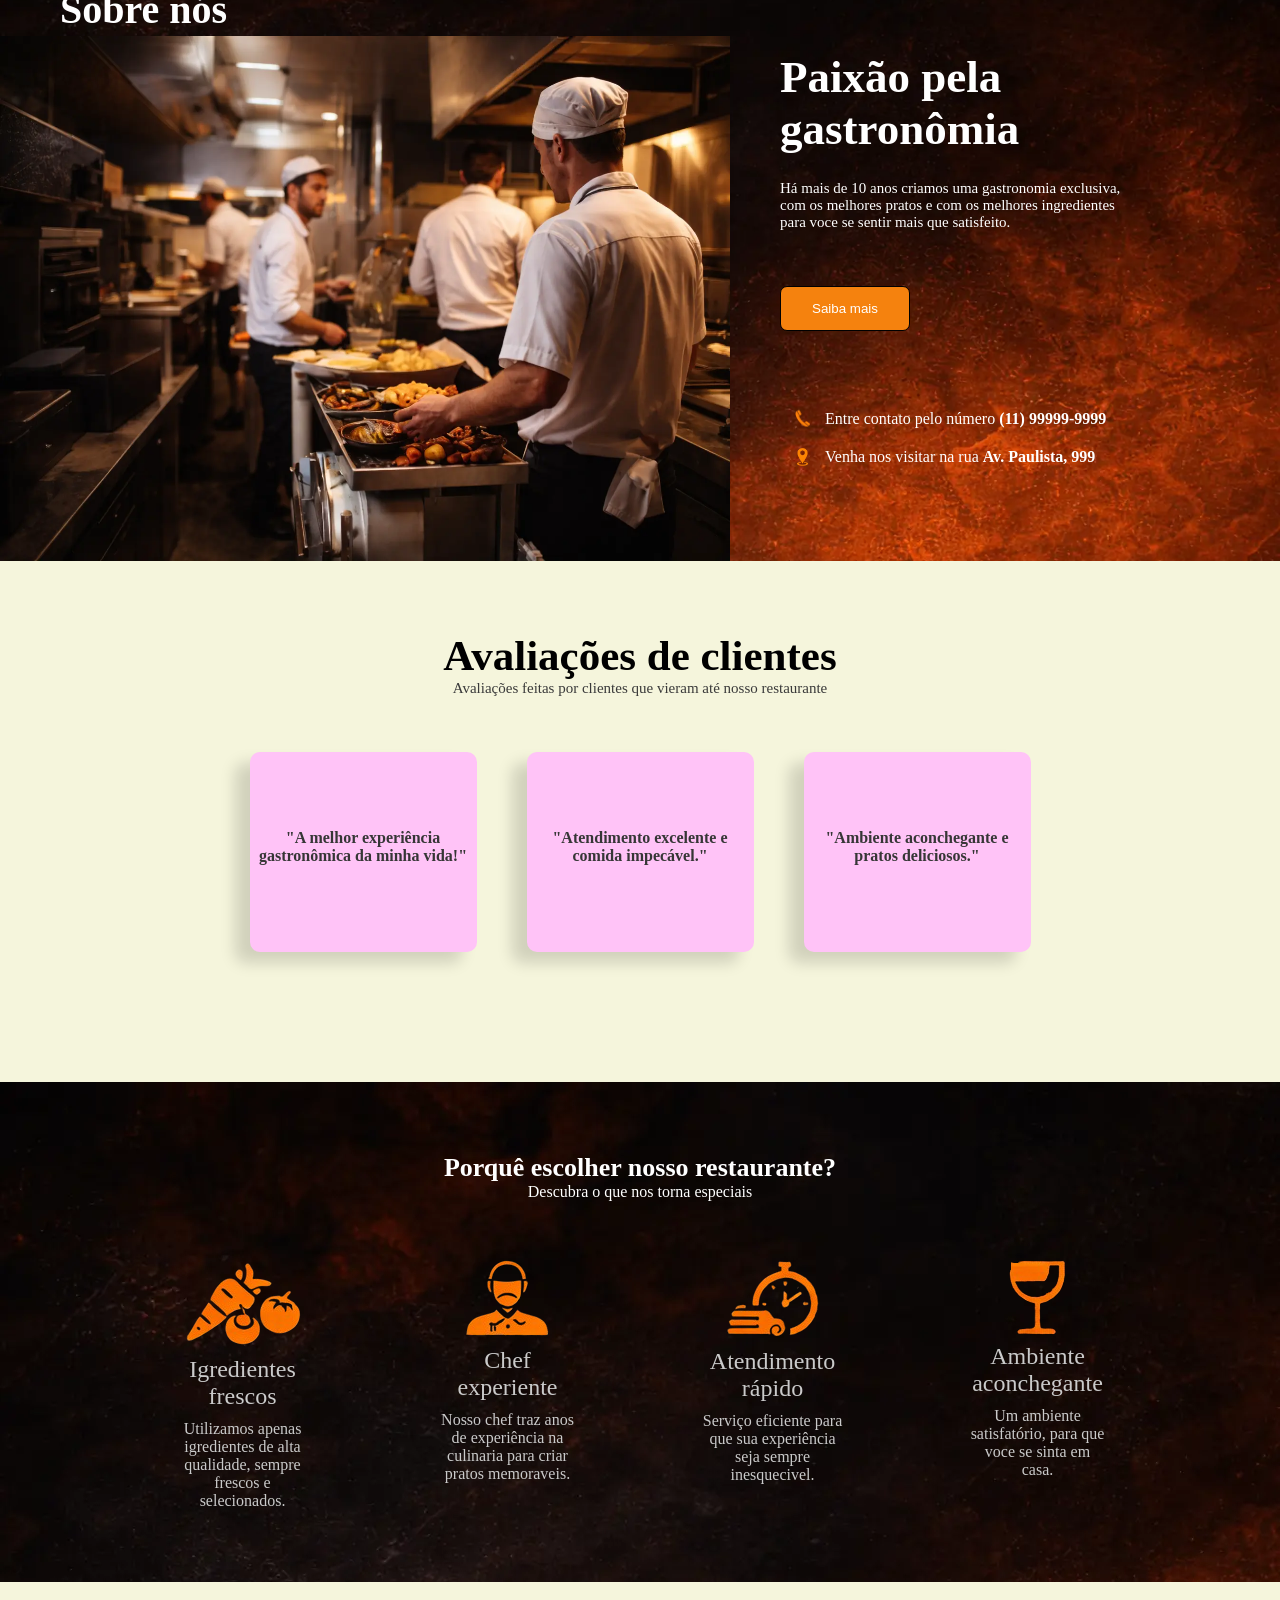
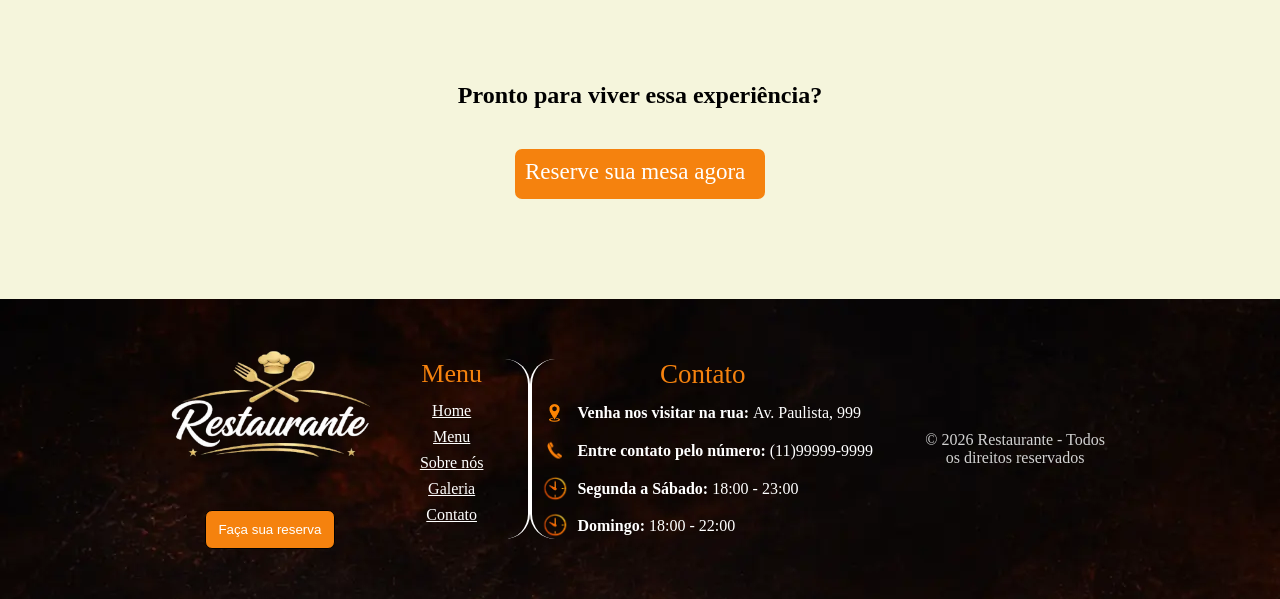
==== commit 87c83b61: "RESERVA-Responsivo" ====
--- a/index.html
+++ b/index.html
@@ -221,13 +221,13 @@
                 <div class="local-contato">
                     <img alt="local-logo" src="assets/logo-horario.png" class="logos-fundo-2">
                     <p class="paragrafos"><span style="font-weight: 900;">Segunda a Sábado:
-                        </span>11:00 - 23:00</p>
+                        </span>18:00 - 23:00</p>
                 </div>
 
                 <div class="local-contato">
                     <img alt="local-logo" src="assets/logo-horario.png" class="logos-fundo-2">
                     <p class="paragrafos"><span style="font-weight: 900;">Domingo:
-                        </span>11:00 - 17:00</p>
+                        </span>18:00 - 22:00</p>
                 </div>
             </article>
         </section>
